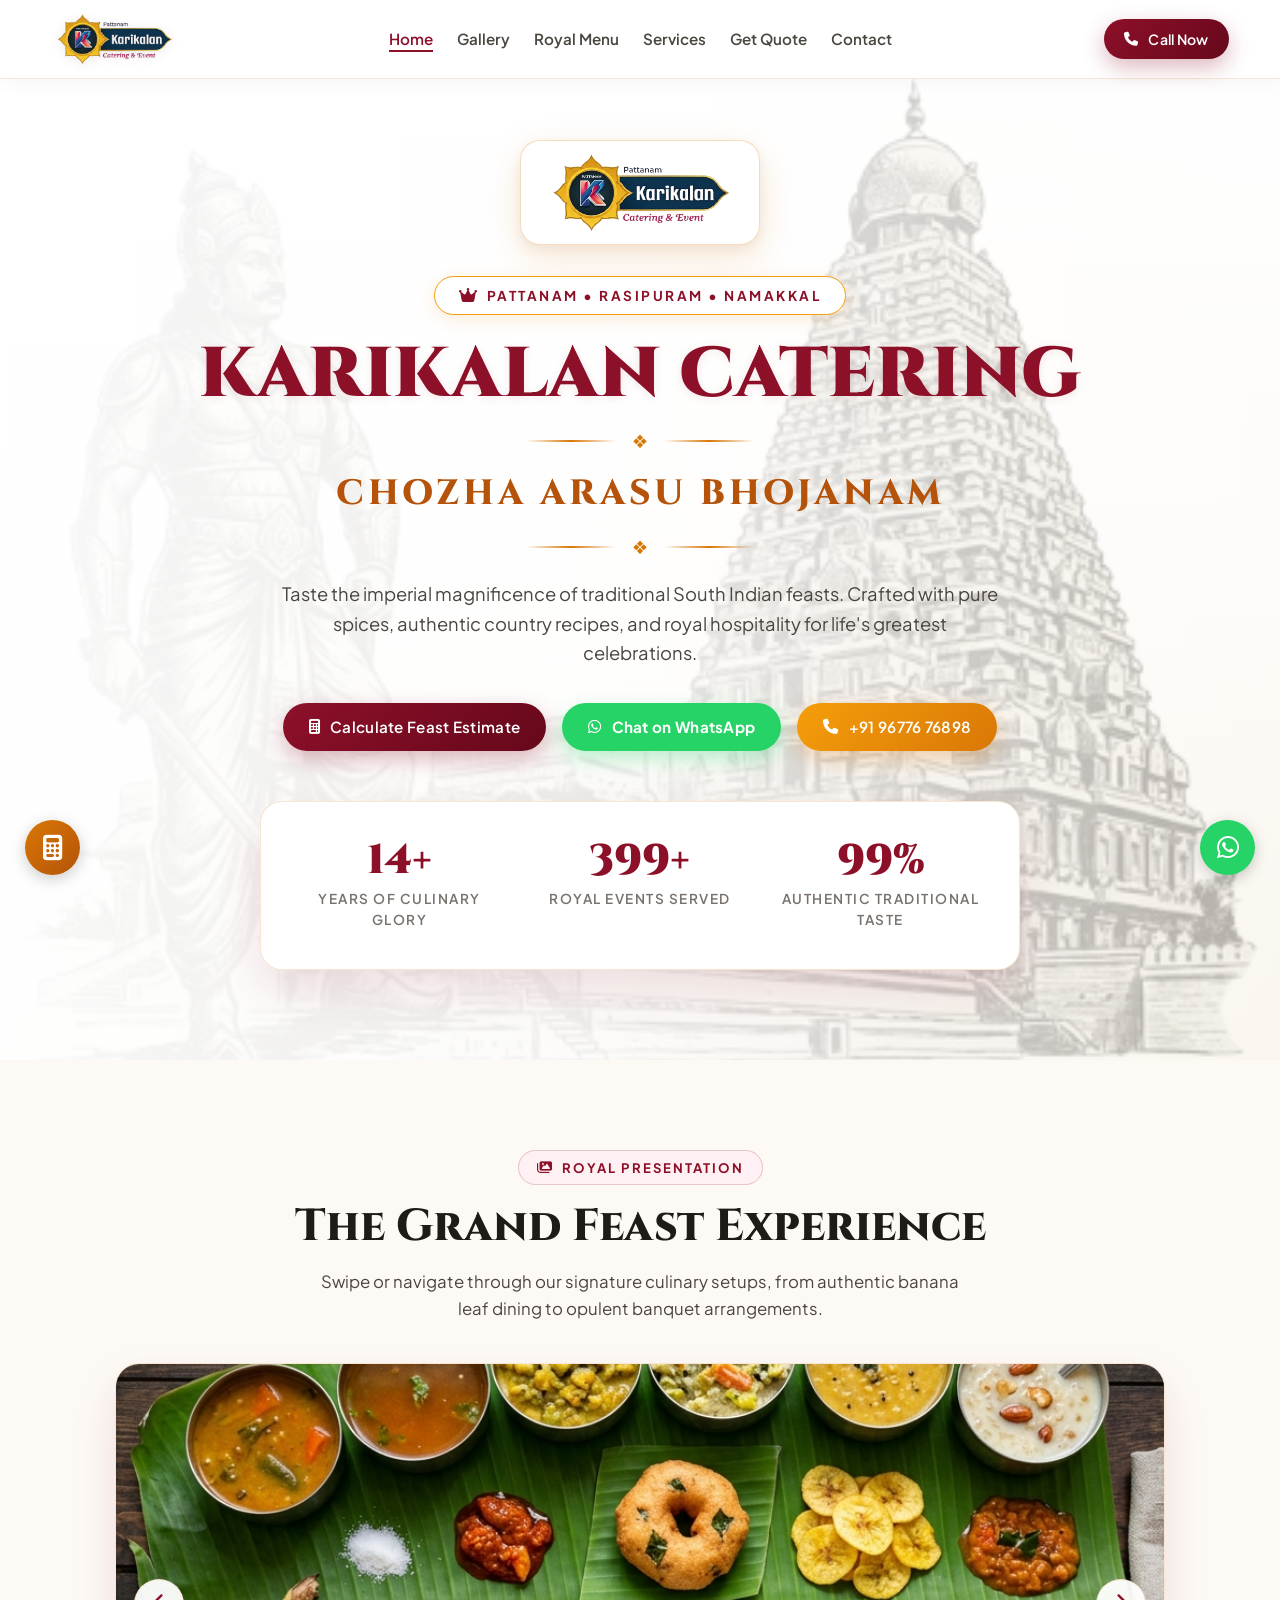
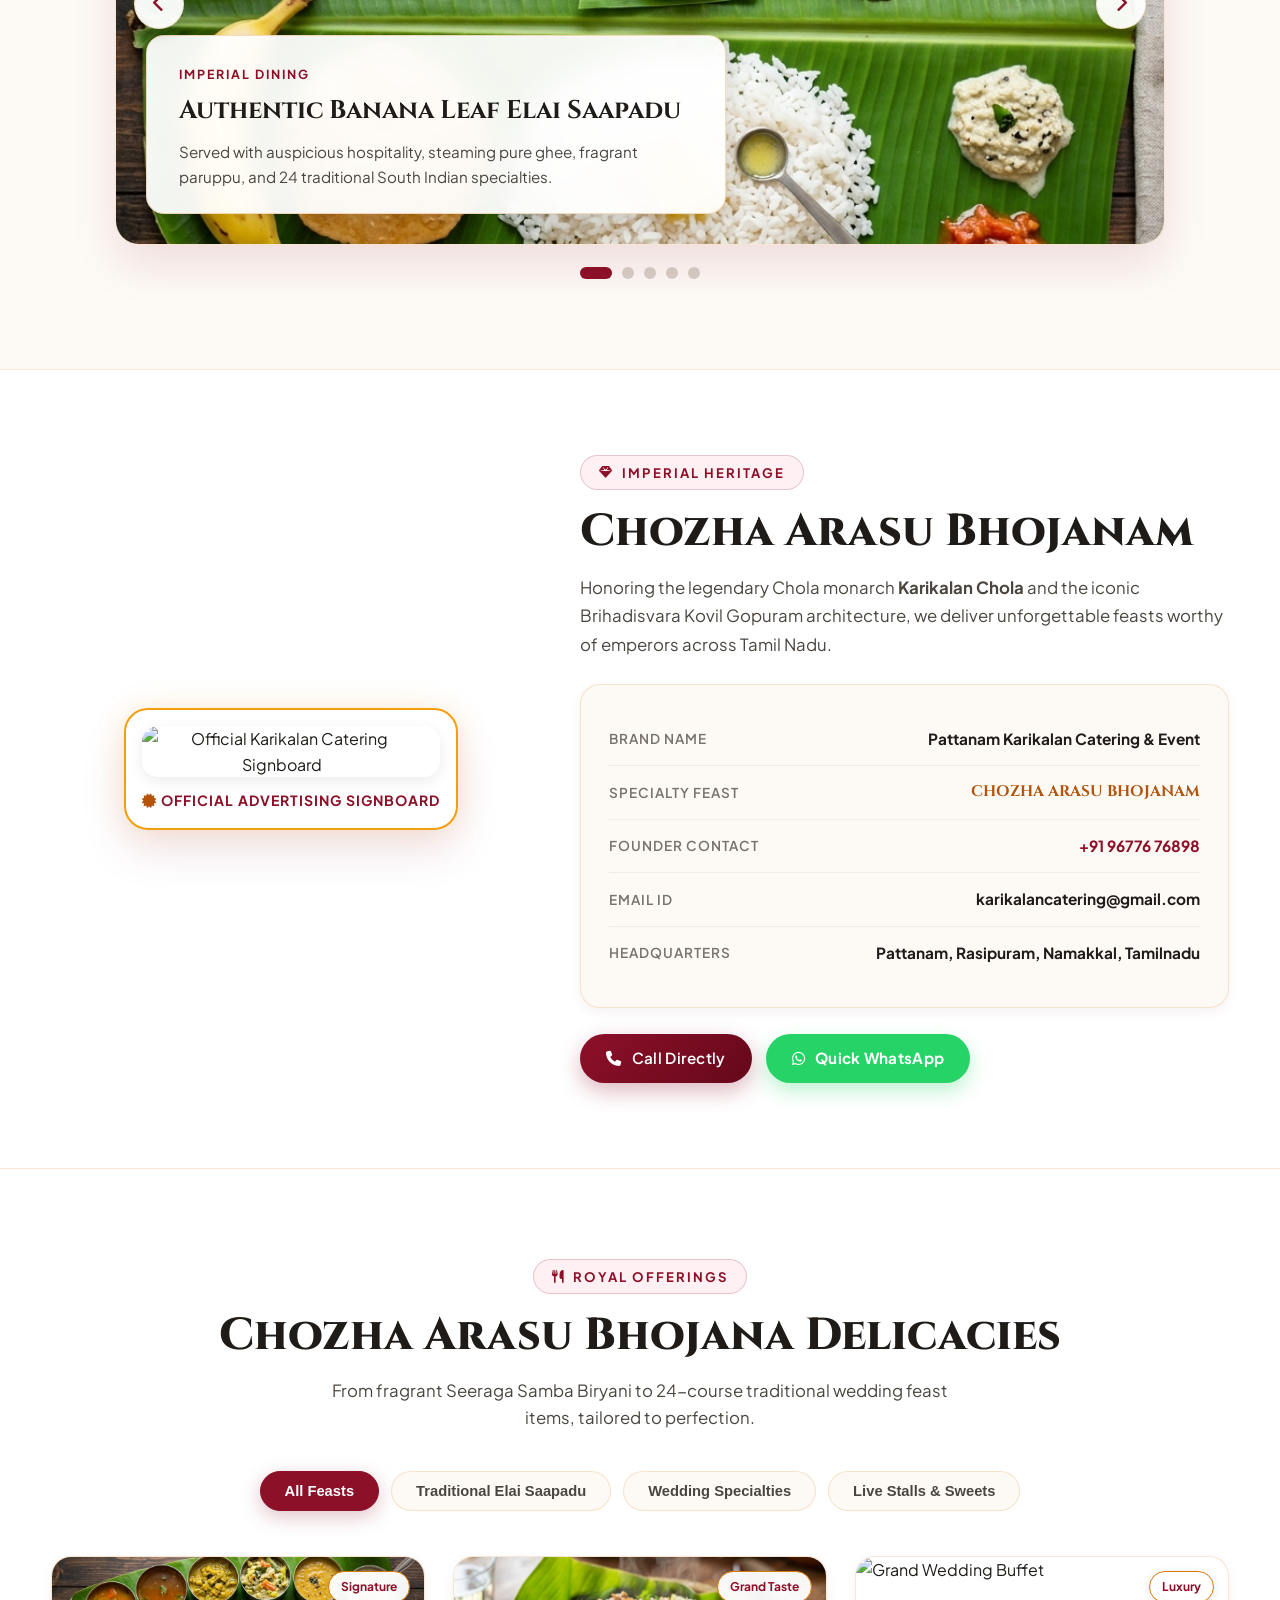
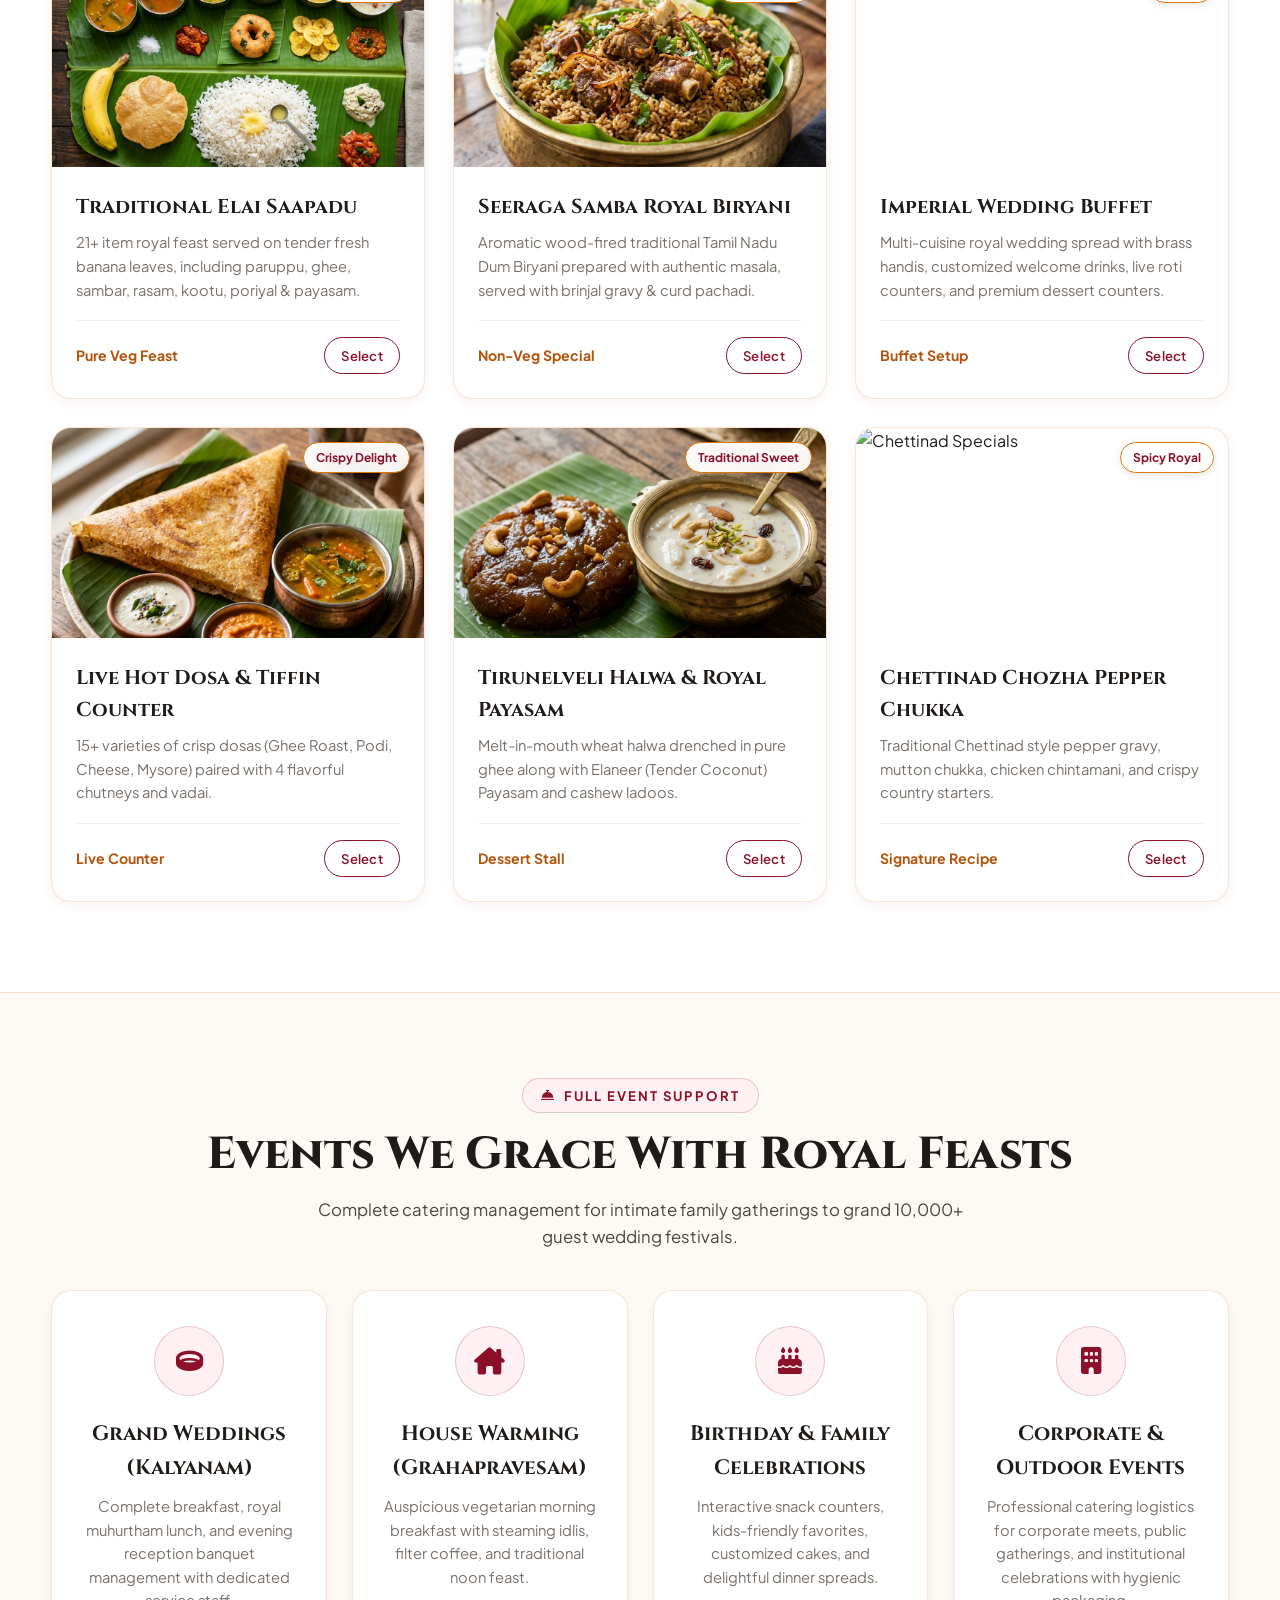
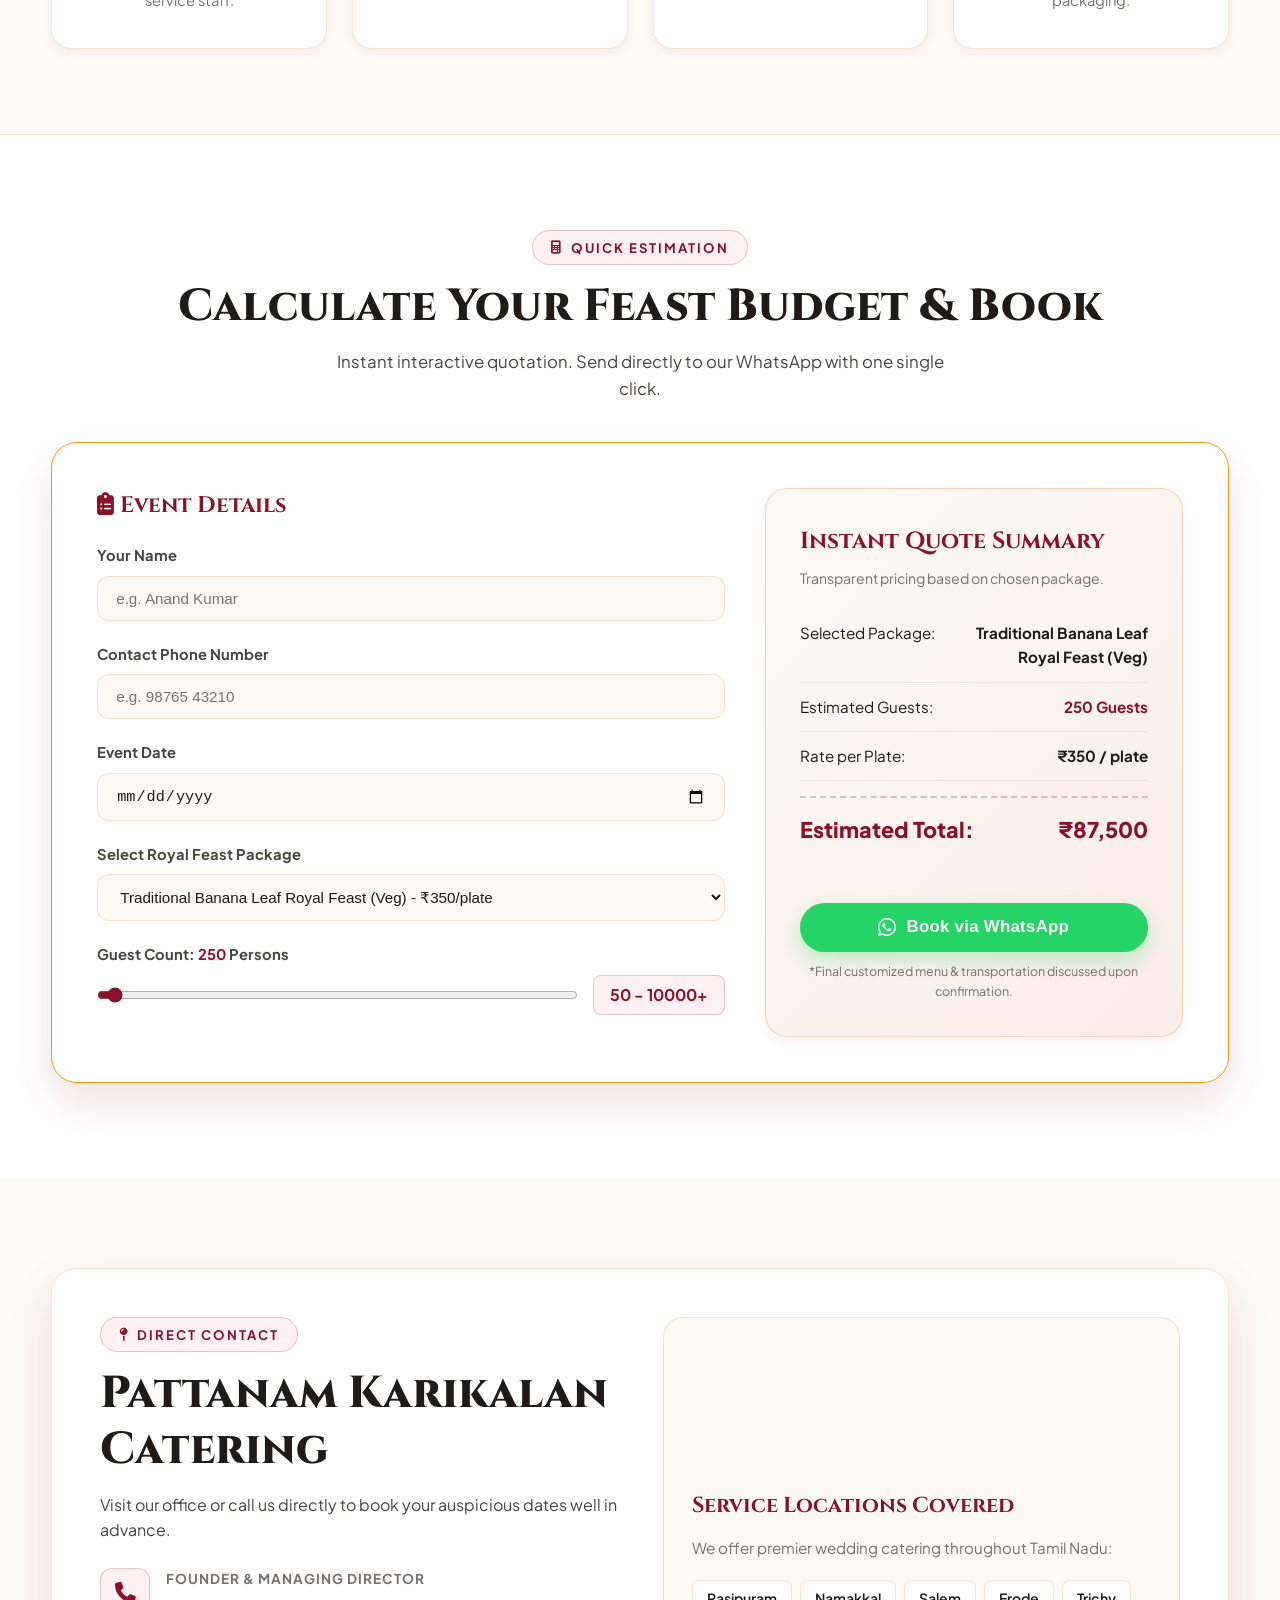
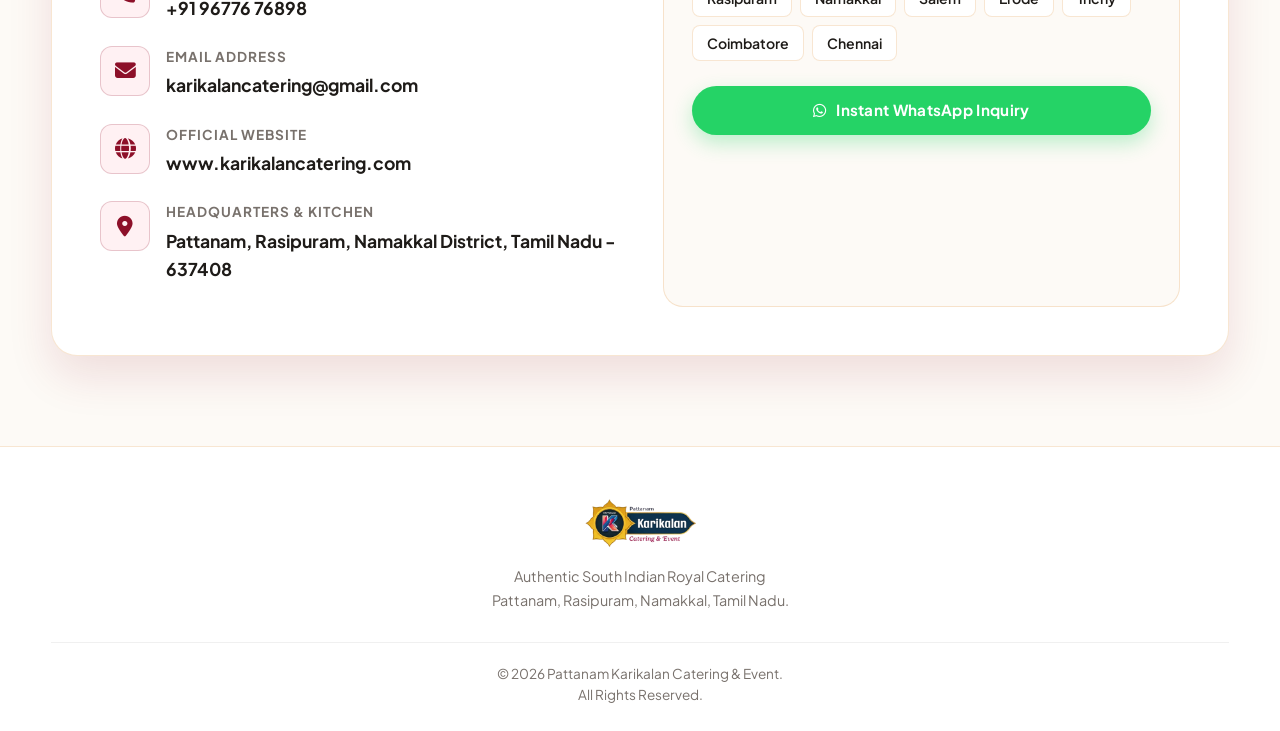
==== index.html @ 8e4d5d8e "ui issuses" ====
<!DOCTYPE html>
<html lang="en">

<head>
  <meta charset="UTF-8">
  <meta name="viewport" content="width=device-width, initial-scale=1.0">
  <title>Pattanam Karikalan Catering & Event | Chozha Arasu Bhojanam</title>
  <meta name="description"
    content="Pattanam Karikalan Catering & Event - Authentic Chozha Arasu Bhojanam. Founder & Managing Director: +91 96776 76898. Pattanam, Rasipuram, Namakkal, Tamil Nadu.">

  <!-- Google Fonts: Royal serif & clean sans -->
  <link rel="preconnect" href="https://fonts.googleapis.com">
  <link rel="preconnect" href="https://fonts.gstatic.com" crossorigin>
  <link
    href="https://fonts.googleapis.com/css2?family=Cinzel:wght@600;700;800;900&family=Plus+Jakarta+Sans:wght@400;500;600;700&display=swap"
    rel="stylesheet">

  <!-- FontAwesome Icons -->
  <link rel="stylesheet" href="https://cdnjs.cloudflare.com/ajax/libs/font-awesome/6.5.1/css/all.min.css">

  <!-- Main Stylesheet (White Luxury Theme) -->
  <link rel="stylesheet" href="css/style.css">
</head>

<body>

  <!-- Navigation Bar -->
  <header class="header">
    <div class="container nav-container">
      <div class="mobile-nav-left" style="display: flex; align-items: center; gap: 12px;">
        <button class="mobile-toggle" id="mobileToggle" aria-label="Toggle Navigation">
          <i class="fa-solid fa-bars"></i>
        </button>
        <a href="#home" class="brand-logo">
          <img src="images/karikalan_logo.png" alt="Pattanam Karikalan Catering & Event" class="brand-img-logo">
        </a>
      </div>

      <ul class="nav-links" id="navLinks">
        <li><a href="#home" class="active">Home</a></li>
        <li><a href="#showcase">Gallery</a></li>
        <li><a href="#menu">Royal Menu</a></li>
        <li><a href="#services">Services</a></li>
        <li><a href="#estimate">Get Quote</a></li>
        <li><a href="#contact">Contact</a></li>
      </ul>

      <div class="nav-actions">
        <a href="tel:+919677676898" class="btn btn-primary" style="padding: 9px 20px; font-size: 0.88rem;">
          <i class="fa-solid fa-phone"></i> Call Now
        </a>
      </div>
    </div>
  </header>

  <!-- Hero Section -->
  <section class="hero-section" id="home">
    <div class="hero-bg" style="background-image: url('images/chola_king_temple_art.png');"></div>
    <div class="hero-overlay"></div>

    <div class="container hero-content">
      <div style="margin-bottom: 24px;">
        <img src="images/karikalan_logo.png" alt="Pattanam Karikalan Catering & Event" class="hero-main-logo">
      </div>

      <div class="royal-crest-badge">
        <i class="fa-solid fa-crown text-maroon"></i>
        <span>Pattanam • Rasipuram • Namakkal</span>
      </div>

      <h1 class="hero-title">KARIKALAN CATERING</h1>

      <!-- Authentic Signboard Divider & Motto -->
      <div class="signboard-ornament">
        <span class="ornament-line"></span>
        <span class="ornament-symbol">❖</span>
        <span class="ornament-line"></span>
      </div>

      <div class="hero-tagline">CHOZHA ARASU BHOJANAM</div>

      <div class="signboard-ornament">
        <span class="ornament-line"></span>
        <span class="ornament-symbol">❖</span>
        <span class="ornament-line"></span>
      </div>

      <p class="hero-subtext">
        Taste the imperial magnificence of traditional South Indian feasts. Crafted with pure spices, authentic country
        recipes, and royal hospitality for life's greatest celebrations.
      </p>

      <div class="hero-cta-group">
        <a href="#estimate" class="btn btn-primary">
          <i class="fa-solid fa-calculator"></i> Calculate Feast Estimate
        </a>
        <a href="https://wa.me/919677676898?text=Hello%20Pattanam%20Karikalan%20Catering,%20I%20would%20like%20to%20enquire%20for%20catering%20services"
          target="_blank" class="btn btn-whatsapp">
          <i class="fa-brands fa-whatsapp"></i> Chat on WhatsApp
        </a>
        <a href="tel:+919677676898" class="btn btn-secondary">
          <i class="fa-solid fa-phone"></i> +91 96776 76898
        </a>
      </div>

      <!-- Animated Number Stats Counters -->
      <div class="hero-stats">
        <div class="stat-item">
          <div class="stat-counter-wrap">
            <span class="stat-count" data-target="15">0</span><span>+</span>
          </div>
          <p>Years of Culinary Glory</p>
        </div>
        <div class="stat-item">
          <div class="stat-counter-wrap">
            <span class="stat-count" data-target="400">0</span><span>+</span>
          </div>
          <p>Royal Events Served</p>
        </div>
        <div class="stat-item">
          <div class="stat-counter-wrap">
            <span class="stat-count" data-target="100">0</span><span>%</span>
          </div>
          <p>Authentic Traditional Taste</p>
        </div>
      </div>
    </div>
  </section>

  <!-- Interactive Carousel Showcase Section -->
  <section class="carousel-section" id="showcase">
    <div class="container">
      <div style="text-align: center;">
        <div class="section-tag">
          <i class="fa-solid fa-images"></i> Royal Presentation
        </div>
        <h2 class="section-title">The Grand Feast Experience</h2>
        <p class="section-desc">
          Swipe or navigate through our signature culinary setups, from authentic banana leaf dining to opulent banquet
          arrangements.
        </p>
      </div>

      <div class="carousel-container">
        <!-- Prev & Next Controls -->
        <button class="carousel-btn prev" id="carouselPrev" aria-label="Previous Slide">
          <i class="fa-solid fa-chevron-left"></i>
        </button>
        <button class="carousel-btn next" id="carouselNext" aria-label="Next Slide">
          <i class="fa-solid fa-chevron-right"></i>
        </button>

        <div class="carousel-track" id="carouselTrack">
          <!-- Slide 1: Banana Leaf Feast -->
          <div class="carousel-slide active">
            <img src="images/traditional_meal.jpg" alt="Traditional Elai Saapadu">
            <div class="slide-caption-card">
              <span class="slide-tag">Imperial Dining</span>
              <h3>Authentic Banana Leaf Elai Saapadu</h3>
              <p>Served with auspicious hospitality, steaming pure ghee, fragrant paruppu, and 24 traditional South
                Indian specialties.</p>
            </div>
          </div>

          <!-- Slide 2: Royal Biryani -->
          <div class="carousel-slide">
            <img src="images/mutton_biryani.jpg" alt="Seeraga Samba Royal Biryani">
            <div class="slide-caption-card">
              <span class="slide-tag">Signature Non-Veg</span>
              <br>
              <h3>Seeragaa Samba Mutton Dum Biryani</h3>
              <p>Wood-fired slow cooked biryani blended with native spices, succulent cuts, dalcha, and refreshing
                pachadi.</p>
            </div>
          </div>

          <!-- Slide 3: Grand Wedding Buffet -->
          <div class="carousel-slide">
            <img src="https://images.unsplash.com/photo-1555244162-803834f70033?q=80&w=1400&auto=format&fit=crop"
              alt="Wedding Buffet Setup">
            <div class="slide-caption-card">
              <span class="slide-tag">Royal Banquet</span>
              <h3>Imperial Wedding Buffet Setup</h3>
              <p>Opulent brass handis, polished copper vessels, and dedicated uniformed royal hospitality captains for
                10,000+ guests.</p>
            </div>
          </div>

          <!-- Slide 4: Live Counters -->
          <div class="carousel-slide">
            <img src="images/crispy_dosa.jpg" alt="Live Dosa Counters">
            <div class="slide-caption-card">
              <span class="slide-tag">Interactive Stalls</span>
              <h3>Live Hot Tiffin & Dosa Counters</h3>
              <p>Crispy ghee roasts, fluffy thatte idlis, hot medu vadais, and artisanal chutneys freshly crafted live.
              </p>
            </div>
          </div>

          <!-- Slide 5: Traditional Sweets -->
          <div class="carousel-slide">
            <img src="images/halwa_payasam.jpg" alt="Royal Sweets & Halwa">
            <div class="slide-caption-card">
              <span class="slide-tag">Festive Desserts</span>
              <h3>Ghee Halwa & Elaneer Payasam</h3>
              <p>Melt-in-mouth Tirunelveli wheat halwa, tender coconut payasam, and royal Bengali sweets to conclude the
                feast.</p>
            </div>
          </div>
        </div>
      </div>

      <!-- Carousel Pagination Dots -->
      <div class="carousel-dots" id="carouselDots"></div>
    </div>
  </section>

  <!-- Official Signboard & Temple Section -->
  <section class="chola-heritage-banner" id="board">
    <div class="container heritage-grid">
      <!-- Authentic Board Display -->
      <div style="text-align: center;">
        <div class="board-frame-container">
          <div class="glowing-board-wrapper">
            <img src="images/karikalan_signboard.png" alt="Official Karikalan Catering Signboard"
              class="board-img-display">
          </div>
          <div class="board-caption">
            <i class="fa-solid fa-certificate text-gold"></i> Official Advertising Signboard
          </div>
        </div>
      </div>

      <!-- Signboard Details and Authenticity -->
      <div>
        <div class="section-tag">
          <i class="fa-solid fa-gem"></i> Imperial Heritage
        </div>
        <h2 class="section-title">Chozha Arasu Bhojanam</h2>
        <p style="color: var(--text-secondary); font-size: 1.05rem; line-height: 1.7; margin-bottom: 24px;">
          Honoring the legendary Chola monarch <strong>Karikalan Chola</strong> and the iconic Brihadisvara Kovil
          Gopuram architecture, we deliver unforgettable feasts worthy of emperors across Tamil Nadu.
        </p>

        <!-- Exact banner details breakdown -->
        <div class="official-details-card">
          <div class="detail-row">
            <span class="detail-label">Brand Name</span>
            <span class="detail-value text-maroon">Pattanam Karikalan Catering & Event</span>
          </div>
          <div class="detail-row">
            <span class="detail-label">Specialty Feast</span>
            <span class="detail-value font-royal" style="color: var(--chola-gold-bright);">CHOZHA ARASU BHOJANAM</span>
          </div>
          <div class="detail-row">
            <span class="detail-label">Founder Contact</span>
            <span class="detail-value"><a href="tel:+919677676898"
                style="color: var(--royal-maroon); text-decoration: none;">+91 96776 76898</a></span>
          </div>
          <div class="detail-row">
            <span class="detail-label">Email ID</span>
            <span class="detail-value"><a href="mailto:karikalancatering@gmail.com"
                style="color: var(--text-primary); text-decoration: none;">karikalancatering@gmail.com</a></span>
          </div>
          <div class="detail-row">
            <span class="detail-label">Headquarters</span>
            <span class="detail-value">Pattanam, Rasipuram, Namakkal, Tamilnadu</span>
          </div>
        </div>

        <div style="margin-top: 26px; display: flex; gap: 14px; flex-wrap: nowrap;">
          <a href="tel:+919677676898" class="btn btn-primary">
            <i class="fa-solid fa-phone"></i> Call Directly
          </a>
          <a href="https://wa.me/919677676898" target="_blank" class="btn btn-whatsapp">
            <i class="fa-brands fa-whatsapp"></i> Quick WhatsApp
          </a>
        </div>
      </div>
    </div>
  </section>


  <!-- Interactive Menu / Feasts -->
  <section class="menu-section" id="menu">
    <div class="container">
      <div style="text-align: center;">
        <div class="section-tag">
          <i class="fa-solid fa-utensils"></i> Royal Offerings
        </div>
        <h2 class="section-title">Chozha Arasu Bhojana Delicacies</h2>
        <p class="section-desc">
          From fragrant Seeraga Samba Biryani to 24-course traditional wedding feast items, tailored to perfection.
        </p>
      </div>

      <!-- Menu Category Tabs -->
      <div class="menu-tabs">
        <button class="tab-btn active" data-category="all">All Feasts</button>
        <button class="tab-btn" data-category="traditional">Traditional Elai Saapadu</button>
        <button class="tab-btn" data-category="wedding">Wedding Specialties</button>
        <button class="tab-btn" data-category="live">Live Stalls & Sweets</button>
      </div>

      <!-- Menu Grid -->
      <div class="menu-grid">
        <!-- Item 1 -->
        <div class="menu-card" data-category="traditional">
          <div class="menu-card-img">
            <img src="images/traditional_meal.jpg" alt="Traditional Elai Saapadu" loading="lazy">
            <span class="dish-badge">Signature</span>
          </div>
          <div class="menu-card-body">
            <h4>Traditional Elai Saapadu</h4>
            <p>21+ item royal feast served on tender fresh banana leaves, including paruppu, ghee, sambar, rasam, kootu,
              poriyal & payasam.</p>
            <div class="menu-card-footer">
              <span class="serve-tag">Pure Veg Feast</span>
              <a href="#estimate" class="btn btn-outline" style="padding: 7px 16px; font-size: 0.82rem;">Select</a>
            </div>
          </div>
        </div>

        <!-- Item 2 -->
        <div class="menu-card" data-category="wedding">
          <div class="menu-card-img">
            <img src="images/mutton_biryani.jpg" alt="Royal Wedding Biryani" loading="lazy">
            <span class="dish-badge">Grand Taste</span>
          </div>
          <div class="menu-card-body">
            <h4>Seeraga Samba Royal Biryani</h4>
            <p>Aromatic wood-fired traditional Tamil Nadu Dum Biryani prepared with authentic masala, served with
              brinjal gravy & curd pachadi.</p>
            <div class="menu-card-footer">
              <span class="serve-tag">Non-Veg Special</span>
              <a href="#estimate" class="btn btn-outline" style="padding: 7px 16px; font-size: 0.82rem;">Select</a>
            </div>
          </div>
        </div>

        <!-- Item 3 -->
        <div class="menu-card" data-category="wedding">
          <div class="menu-card-img">
            <img src="https://images.unsplash.com/photo-1555244162-803834f70033?q=80&w=800&auto=format&fit=crop"
              alt="Grand Wedding Buffet" loading="lazy">
            <span class="dish-badge">Luxury</span>
          </div>
          <div class="menu-card-body">
            <h4>Imperial Wedding Buffet</h4>
            <p>Multi-cuisine royal wedding spread with brass handis, customized welcome drinks, live roti counters, and
              premium dessert counters.</p>
            <div class="menu-card-footer">
              <span class="serve-tag">Buffet Setup</span>
              <a href="#estimate" class="btn btn-outline" style="padding: 7px 16px; font-size: 0.82rem;">Select</a>
            </div>
          </div>
        </div>

        <!-- Item 4 -->
        <div class="menu-card" data-category="live">
          <div class="menu-card-img">
            <img src="images/crispy_dosa.jpg" alt="Live Dosa & Tiffin Counter" loading="lazy">
            <span class="dish-badge">Crispy Delight</span>
          </div>
          <div class="menu-card-body">
            <h4>Live Hot Dosa & Tiffin Counter</h4>
            <p>15+ varieties of crisp dosas (Ghee Roast, Podi, Cheese, Mysore) paired with 4 flavorful chutneys and
              vadai.</p>
            <div class="menu-card-footer">
              <span class="serve-tag">Live Counter</span>
              <a href="#estimate" class="btn btn-outline" style="padding: 7px 16px; font-size: 0.82rem;">Select</a>
            </div>
          </div>
        </div>

        <!-- Item 5 -->
        <div class="menu-card" data-category="live">
          <div class="menu-card-img">
            <img src="images/halwa_payasam.jpg" alt="Royal Halwa & Sweets" loading="lazy">
            <span class="dish-badge">Traditional Sweet</span>
          </div>
          <div class="menu-card-body">
            <h4>Tirunelveli Halwa & Royal Payasam</h4>
            <p>Melt-in-mouth wheat halwa drenched in pure ghee along with Elaneer (Tender Coconut) Payasam and cashew
              ladoos.</p>
            <div class="menu-card-footer">
              <span class="serve-tag">Dessert Stall</span>
              <a href="#estimate" class="btn btn-outline" style="padding: 7px 16px; font-size: 0.82rem;">Select</a>
            </div>
          </div>
        </div>

        <!-- Item 6 -->
        <div class="menu-card" data-category="traditional">
          <div class="menu-card-img">
            <img src="https://images.unsplash.com/photo-1546833999-b9f581a1996d?q=80&w=800&auto=format&fit=crop"
              alt="Chettinad Specials" loading="lazy">
            <span class="dish-badge">Spicy Royal</span>
          </div>
          <div class="menu-card-body">
            <h4>Chettinad Chozha Pepper Chukka</h4>
            <p>Traditional Chettinad style pepper gravy, mutton chukka, chicken chintamani, and crispy country starters.
            </p>
            <div class="menu-card-footer">
              <span class="serve-tag">Signature Recipe</span>
              <a href="#estimate" class="btn btn-outline" style="padding: 7px 16px; font-size: 0.82rem;">Select</a>
            </div>
          </div>
        </div>
      </div>
    </div>
  </section>

  <!-- Services & Events Covered -->
  <section class="services-section" id="services">
    <div class="container">
      <div style="text-align: center;">
        <div class="section-tag">
          <i class="fa-solid fa-bell-concierge"></i> Full Event Support
        </div>
        <h2 class="section-title">Events We Grace With Royal Feasts</h2>
        <p class="section-desc">
          Complete catering management for intimate family gatherings to grand 10,000+ guest wedding festivals.
        </p>
      </div>

      <div class="services-grid">
        <div class="service-card">
          <div class="service-icon"><i class="fa-solid fa-ring"></i></div>
          <h3>Grand Weddings (Kalyanam)</h3>
          <p>Complete breakfast, royal muhurtham lunch, and evening reception banquet management with dedicated service
            staff.</p>
        </div>

        <div class="service-card">
          <div class="service-icon"><i class="fa-solid fa-house-chimney"></i></div>
          <h3>House Warming (Grahapravesam)</h3>
          <p>Auspicious vegetarian morning breakfast with steaming idlis, filter coffee, and traditional noon feast.</p>
        </div>

        <div class="service-card">
          <div class="service-icon"><i class="fa-solid fa-cake-candles"></i></div>
          <h3>Birthday & Family Celebrations</h3>
          <p>Interactive snack counters, kids-friendly favorites, customized cakes, and delightful dinner spreads.</p>
        </div>

        <div class="service-card">
          <div class="service-icon"><i class="fa-solid fa-building"></i></div>
          <h3>Corporate & Outdoor Events</h3>
          <p>Professional catering logistics for corporate meets, public gatherings, and institutional celebrations with
            hygienic packaging.</p>
        </div>
      </div>
    </div>
  </section>

  <!-- Live Calculator & Instant WhatsApp Booking -->
  <section class="calculator-section" id="estimate">
    <div class="container">
      <div style="text-align: center;">
        <div class="section-tag">
          <i class="fa-solid fa-calculator"></i> Quick Estimation
        </div>
        <h2 class="section-title">Calculate Your Feast Budget & Book</h2>
        <p class="section-desc">
          Instant interactive quotation. Send directly to our WhatsApp with one single click.
        </p>
      </div>

      <div class="calc-box">
        <!-- Input Form -->
        <div>
          <h3 class="font-royal text-maroon" style="font-size: 1.4rem; margin-bottom: 20px;">
            <i class="fa-solid fa-clipboard-list"></i> Event Details
          </h3>

          <div class="form-group">
            <label class="form-label">Your Name</label>
            <input type="text" id="clientName" class="form-control" placeholder="e.g. Anand Kumar">
          </div>

          <div class="form-group">
            <label class="form-label">Contact Phone Number</label>
            <input type="tel" id="clientPhone" class="form-control" placeholder="e.g. 98765 43210">
          </div>

          <div class="form-group">
            <label class="form-label">Event Date</label>
            <input type="date" id="eventDate" class="form-control">
          </div>

          <div class="form-group">
            <label class="form-label">Select Royal Feast Package</label>
            <select id="feastType" class="form-select">
              <option value="elai-saapadu">Traditional Banana Leaf Royal Feast (Veg) - ₹350/plate</option>
              <option value="royal-nonveg">Chozha Arasu Non-Veg Royal Biryani Feast - ₹550/plate</option>
              <option value="grand-wedding">Grand Chola Wedding Feast (Veg + Non-Veg) - ₹700/plate</option>
              <option value="mini-tiffin">Royal Evening Tiffin & Live Counters - ₹250/plate</option>
            </select>
          </div>

          <div class="form-group">
            <label class="form-label">Guest Count: <strong class="text-maroon" id="guestCountDisplay">250</strong>
              Persons</label>
            <div class="range-slider-wrap">
              <input type="range" id="guestSlider" class="range-slider" min="50" max="10000" step="50" value="250">
              <span class="range-val-badge">50 - 10000+</span>
            </div>
          </div>
        </div>

        <!-- Live Estimate Summary Panel -->
        <div class="quote-summary-panel">
          <div>
            <div class="quote-header">
              <h4>Instant Quote Summary</h4>
              <p style="color: var(--text-muted); font-size: 0.88rem;">Transparent pricing based on chosen package.</p>
            </div>

            <div style="margin-top: 20px;">
              <div class="quote-row">
                <span>Selected Package:</span>
                <strong id="summaryPackage"
                  style="color: var(--text-primary); text-align: right; max-width: 60%;">Traditional Banana Leaf Royal
                  Feast (Veg)</strong>
              </div>
              <div class="quote-row">
                <span>Estimated Guests:</span>
                <strong id="summaryGuests" class="text-maroon">250 Guests</strong>
              </div>
              <div class="quote-row">
                <span>Rate per Plate:</span>
                <strong id="summaryRate" style="color: var(--text-primary);">₹350 / plate</strong>
              </div>
              <div class="quote-row total">
                <span>Estimated Total:</span>
                <span id="summaryTotal">₹87,500</span>
              </div>
            </div>
          </div>

          <div style="margin-top: 30px;">
            <button id="sendWhatsAppBtn" class="btn btn-whatsapp"
              style="width: 100%; padding: 14px 20px; font-size: 1.05rem;">
              <i class="fa-brands fa-whatsapp" style="font-size: 1.3rem;"></i> Book via WhatsApp
            </button>
            <p style="font-size: 0.78rem; color: var(--text-muted); text-align: center; margin-top: 10px;">
              *Final customized menu & transportation discussed upon confirmation.
            </p>
          </div>
        </div>
      </div>
    </div>
  </section>

  <!-- Contact & Direct Sign Info -->
  <section class="contact-section" id="contact">
    <div class="container">
      <div class="contact-card-main">
        <div>
          <div class="section-tag">
            <i class="fa-solid fa-map-pin"></i> Direct Contact
          </div>
          <h2 class="section-title">Pattanam Karikalan Catering</h2>
          <p style="color: var(--text-secondary); margin-bottom: 25px;">
            Visit our office or call us directly to book your auspicious dates well in advance.
          </p>

          <div class="contact-item">
            <div class="contact-icon"><i class="fa-solid fa-phone"></i></div>
            <div>
              <h5>Founder & Managing Director</h5>
              <a href="tel:+919677676898">+91 96776 76898</a>
            </div>
          </div>

          <div class="contact-item">
            <div class="contact-icon"><i class="fa-solid fa-envelope"></i></div>
            <div>
              <h5>Email Address</h5>
              <a href="mailto:karikalancatering@gmail.com">karikalancatering@gmail.com</a>
            </div>
          </div>

          <div class="contact-item">
            <div class="contact-icon"><i class="fa-solid fa-globe"></i></div>
            <div>
              <h5>Official Website</h5>
              <a href="https://www.karikalancatering.com" target="_blank">www.karikalancatering.com</a>
            </div>
          </div>

          <div class="contact-item">
            <div class="contact-icon"><i class="fa-solid fa-location-dot"></i></div>
            <div>
              <h5>Headquarters & Kitchen</h5>
              <p>Pattanam, Rasipuram, Namakkal District, Tamil Nadu - 637408</p>
            </div>
          </div>
        </div>

        <div
          style="display: flex; flex-direction: column; justify-content: center; background: var(--bg-secondary); border-radius: 20px; padding: 28px; border: 1px solid var(--border-light);">
          <h3 class="font-royal text-maroon" style="font-size: 1.35rem; margin-bottom: 12px;">Service Locations Covered
          </h3>
          <p style="color: var(--text-muted); font-size: 0.95rem; margin-bottom: 20px;">
            We offer premier wedding catering throughout Tamil Nadu:
          </p>
          <div style="display: flex; flex-wrap: wrap; gap: 8px; margin-bottom: 25px;">
            <span
              style="background: #ffffff; border: 1px solid var(--border-light); padding: 6px 14px; border-radius: 8px; font-size: 0.88rem; color: var(--text-primary); font-weight: 600;">Rasipuram</span>
            <span
              style="background: #ffffff; border: 1px solid var(--border-light); padding: 6px 14px; border-radius: 8px; font-size: 0.88rem; color: var(--text-primary); font-weight: 600;">Namakkal</span>
            <span
              style="background: #ffffff; border: 1px solid var(--border-light); padding: 6px 14px; border-radius: 8px; font-size: 0.88rem; color: var(--text-primary); font-weight: 600;">Salem</span>
            <span
              style="background: #ffffff; border: 1px solid var(--border-light); padding: 6px 14px; border-radius: 8px; font-size: 0.88rem; color: var(--text-primary); font-weight: 600;">Erode</span>
            <span
              style="background: #ffffff; border: 1px solid var(--border-light); padding: 6px 14px; border-radius: 8px; font-size: 0.88rem; color: var(--text-primary); font-weight: 600;">Trichy</span>
            <span
              style="background: #ffffff; border: 1px solid var(--border-light); padding: 6px 14px; border-radius: 8px; font-size: 0.88rem; color: var(--text-primary); font-weight: 600;">Coimbatore</span>
            <span
              style="background: #ffffff; border: 1px solid var(--border-light); padding: 6px 14px; border-radius: 8px; font-size: 0.88rem; color: var(--text-primary); font-weight: 600;">Chennai</span>
          </div>

          <a href="https://wa.me/919677676898?text=Hi%20Karikalan%20Catering,%20I%20am%20looking%20to%20book%20catering%20for%20an%20event."
            target="_blank" class="btn btn-whatsapp" style="width: 100%;">
            <i class="fa-brands fa-whatsapp"></i> Instant WhatsApp Inquiry
          </a>
        </div>
      </div>
    </div>
  </section>

  <!-- Floating Action Buttons -->
  <a href="https://wa.me/919677676898?text=Hello%20Karikalan%20Catering,%20I%20want%20to%20enquire%20for%20catering"
    class="floating-btn whatsapp-float" target="_blank" aria-label="Chat on WhatsApp">
    <i class="fa-brands fa-whatsapp"></i>
  </a>
  <a href="#estimate" class="floating-btn quote-float" aria-label="Get a Quote">
    <i class="fa-solid fa-calculator"></i>
  </a>

  <!-- Footer -->
  <footer class="footer">
    <div class="container">
      <div style="display: flex; justify-content: center; margin-bottom: 16px;">
        <img src="images/karikalan_logo.png" alt="Pattanam Karikalan Catering & Event"
          style="height: 52px; object-fit: contain;">
      </div>
      <p style="color: var(--text-muted); font-size: 0.9rem; max-width: 500px; margin: 0 auto;">
        Authentic South Indian Royal Catering<br>Pattanam, Rasipuram, Namakkal, Tamil Nadu.
      </p>

      <div class="footer-copy">
        <p>&copy; 2026 Pattanam Karikalan Catering & Event.
          <br> All Rights Reserved.
        </p>
      </div>
    </div>
  </footer>

  <!-- Scripts -->
  <script src="js/assets.js"></script>
  <script src="js/main.js"></script>
</body>

</html>
---- css/style.css ----
:root {
  /* Royal White & Gold & Crimson Theme (Clean Luxury) */
  --bg-primary: #ffffff;
  --bg-secondary: #fdfaf6;
  --bg-tertiary: #f9f4ed;
  --bg-card: #ffffff;
  --bg-card-hover: #fffdfa;

  /* Accent & Royal Colors */
  --royal-maroon: #8d1029;
  --royal-maroon-dark: #66081b;
  --royal-maroon-light: #fff1f3;
  --chola-gold: #d97706;
  --chola-gold-bright: #b45309;
  --chola-gold-accent: #f59e0b;
  --chola-gold-light: #fef3c7;
  --chola-gold-border: rgba(217, 119, 6, 0.25);

  /* Text Colors */
  --text-primary: #1e1b18;
  --text-secondary: #4a453f;
  --text-muted: #78716c;
  --text-light: #ffffff;

  /* Borders & Shadows */
  --border-light: rgba(217, 119, 6, 0.18);
  --border-soft: rgba(0, 0, 0, 0.08);
  --shadow-sm: 0 4px 12px rgba(141, 16, 41, 0.06);
  --shadow-md: 0 10px 30px rgba(141, 16, 41, 0.08);
  --shadow-lg: 0 20px 45px rgba(141, 16, 41, 0.12);
  --shadow-gold: 0 10px 30px rgba(245, 158, 11, 0.25);

  /* Typography */
  --font-serif: 'Cinzel', 'Playfair Display', Georgia, serif;
  --font-sans: 'Plus Jakarta Sans', system-ui, -apple-system, sans-serif;

  --transition: all 0.3s cubic-bezier(0.16, 1, 0.3, 1);
}

* {
  margin: 0;
  padding: 0;
  box-sizing: border-box;
}

html {
  scroll-behavior: smooth;
  font-size: 16px;
}

body {
  font-family: var(--font-sans);
  background-color: var(--bg-primary);
  color: var(--text-primary);
  line-height: 1.6;
  overflow-x: hidden;
  position: relative;
  background-image:
    radial-gradient(circle at 10% 20%, rgba(254, 243, 199, 0.5) 0%, transparent 40%),
    radial-gradient(circle at 90% 80%, rgba(255, 241, 243, 0.6) 0%, transparent 40%);
}

/* Scrollbar */
::-webkit-scrollbar {
  width: 9px;
}

::-webkit-scrollbar-track {
  background: #f5f2eb;
}

::-webkit-scrollbar-thumb {
  background: var(--royal-maroon);
  border-radius: 4px;
}

::-webkit-scrollbar-thumb:hover {
  background: var(--chola-gold);
}

/* Common Layout */
.container {
  width: 92%;
  max-width: 1240px;
  margin: 0 auto;
}

.text-center {
  text-align: center;
}

.text-gold {
  color: var(--chola-gold-bright);
}

.text-maroon {
  color: var(--royal-maroon);
}

.font-royal {
  font-family: var(--font-serif);
}

/* Buttons */
.btn {
  display: inline-flex;
  align-items: center;
  justify-content: center;
  gap: 10px;
  font-weight: 600;
  font-size: 0.95rem;
  letter-spacing: 0.3px;
  padding: 12px 26px;
  border-radius: 9999px;
  text-decoration: none;
  cursor: pointer;
  transition: var(--transition);
  border: none;
}

.btn-primary {
  background: linear-gradient(135deg, var(--royal-maroon) 0%, var(--royal-maroon-dark) 100%);
  color: #ffffff;
  box-shadow: 0 8px 22px rgba(141, 16, 41, 0.3);
}

.btn-primary:hover {
  transform: translateY(-2px);
  background: linear-gradient(135deg, #a71835 0%, var(--royal-maroon) 100%);
  box-shadow: 0 12px 30px rgba(141, 16, 41, 0.42);
  color: #fff;
}

.btn-secondary {
  background: linear-gradient(135deg, #f59e0b 0%, #d97706 100%);
  color: #ffffff;
  box-shadow: 0 8px 22px rgba(217, 119, 6, 0.3);
}

.btn-secondary:hover {
  transform: translateY(-2px);
  background: linear-gradient(135deg, #fbbf24 0%, #d97706 100%);
  box-shadow: 0 12px 28px rgba(217, 119, 6, 0.45);
}

.btn-outline {
  background: #ffffff;
  color: var(--royal-maroon);
  border: 1.5px solid var(--royal-maroon);
}

.btn-outline:hover {
  background: var(--royal-maroon-light);
  transform: translateY(-2px);
  color: var(--royal-maroon);
}

.btn-whatsapp {
  background: #25D366;
  color: #fff;
  font-weight: 700;
  box-shadow: 0 8px 20px rgba(37, 211, 102, 0.3);
}

.btn-whatsapp:hover {
  background: #20bd5a;
  transform: translateY(-2px);
  box-shadow: 0 12px 28px rgba(37, 211, 102, 0.45);
  color: #fff;
}

/* Section Header Typography */
.section-tag {
  display: inline-flex;
  align-items: center;
  gap: 8px;
  padding: 6px 18px;
  background: var(--royal-maroon-light);
  border: 1px solid rgba(141, 16, 41, 0.2);
  border-radius: 9999px;
  color: var(--royal-maroon);
  font-size: 0.82rem;
  letter-spacing: 2px;
  text-transform: uppercase;
  font-weight: 700;
  margin-bottom: 14px;
}

.section-title {
  font-size: clamp(2rem, 4vw, 2.8rem);
  font-weight: 800;
  font-family: var(--font-serif);
  color: var(--text-primary);
  line-height: 1.25;
  margin-bottom: 14px;
}

.section-desc {
  color: var(--text-secondary);
  font-size: 1.05rem;
  max-width: 650px;
  margin: 0 auto 40px;
}

/* Header & Nav (Clean White Floating Bar) */
.header {
  position: fixed;
  top: 0;
  left: 0;
  width: 100%;
  z-index: 1000;
  transition: var(--transition);
  padding: 12px 0;
  background: rgba(255, 255, 255, 0.94);
  backdrop-filter: blur(14px);
  border-bottom: 1px solid var(--border-light);
  box-shadow: 0 4px 20px rgba(0, 0, 0, 0.04);
}

.header.scrolled {
  padding: 8px 0;
  background: rgba(255, 255, 255, 0.98);
  box-shadow: 0 10px 30px rgba(0, 0, 0, 0.08);
}

.nav-container {
  display: flex;
  align-items: center;
  justify-content: space-between;
}

.brand-logo {
  display: flex;
  align-items: center;
  text-decoration: none;
}

.brand-img-logo {
  height: 54px;
  max-width: 250px;
  width: auto;
  object-fit: contain;
  transition: var(--transition);
  filter: drop-shadow(0 2px 6px rgba(0, 0, 0, 0.08));
}

.brand-img-logo:hover {
  transform: scale(1.03);
}

.nav-links {
  display: flex;
  align-items: center;
  gap: 24px;
  list-style: none;
}

.nav-links a {
  color: var(--text-secondary);
  text-decoration: none;
  font-weight: 600;
  font-size: 0.95rem;
  transition: var(--transition);
  position: relative;
}

.nav-links a:hover,
.nav-links a.active {
  color: var(--royal-maroon);
}

.nav-links a::after {
  content: '';
  position: absolute;
  bottom: -4px;
  left: 0;
  width: 0;
  height: 2px;
  background: var(--royal-maroon);
  transition: var(--transition);
}

.nav-links a:hover::after,
.nav-links a.active::after {
  width: 100%;
}

.nav-actions {
  display: flex;
  align-items: center;
  gap: 12px;
}

.mobile-toggle {
  display: none;
  background: transparent;
  border: none;
  color: var(--text-primary);
  font-size: 1.7rem;
  cursor: pointer;
  padding: 4px;
}

/* Hero Section (White Luxurious Aesthetic) */
.hero-section {
  position: relative;
  min-height: 100vh;
  display: flex;
  align-items: center;
  padding: 140px 0 90px;
  overflow: hidden;
  background: linear-gradient(180deg, #ffffff 0%, #fdfaf6 50%, #f7f1e6 100%);
}

@media (max-width: 768px) {
  .hero-section {
    padding: 80px 0 50px;
  }
}

.hero-bg {
  position: absolute;
  top: 78px;
  left: 0;
  right: 0;
  bottom: 0;
  background-size: cover;
  background-position: center center;
  background-repeat: no-repeat;
  z-index: 1;
  opacity: 0.5;
  filter: contrast(1.15);
  pointer-events: none;
}

.hero-overlay {
  position: absolute;
  inset: 0;
  background: linear-gradient(90deg,
      rgba(255, 255, 255, 0.94) 0%,
      rgba(255, 255, 255, 0.85) 45%,
      rgba(255, 255, 255, 0.35) 100%);
  z-index: 2;
  pointer-events: none;
}

.hero-content {
  position: relative;
  z-index: 3;
  text-align: center;
  max-width: 940px;
  margin: 0 auto;
}

.hero-main-logo {
  height: 105px;
  max-width: 90%;
  object-fit: contain;
  background: #ffffff;
  padding: 10px 22px;
  border-radius: 20px;
  border: 1.5px solid var(--chola-gold-border);
  box-shadow: 0 12px 35px rgba(217, 119, 6, 0.18), 0 4px 12px rgba(0, 0, 0, 0.05);
  animation: logo-float 4s ease-in-out infinite alternate;
}

@media (max-width: 768px) {
  .hero-main-logo {
    display: none;
  }
}

@keyframes logo-float {
  0% {
    transform: translateY(0px);
  }

  100% {
    transform: translateY(-7px);
  }
}

.royal-crest-badge {
  display: inline-flex;
  align-items: center;
  gap: 10px;
  background: #ffffff;
  border: 1.5px solid var(--chola-gold-accent);
  border-radius: 9999px;
  padding: 8px 24px;
  margin-bottom: 20px;
  box-shadow: 0 4px 18px rgba(217, 119, 6, 0.15);
}

@media (max-width: 768px) {
  .royal-crest-badge {
    display: none;
  }
}

.royal-crest-badge span {
  font-size: 0.85rem;
  letter-spacing: 2.5px;
  text-transform: uppercase;
  color: var(--royal-maroon);
  font-weight: 700;
}

.hero-title {
  font-size: clamp(2.4rem, 6vw, 4.4rem);
  font-family: var(--font-serif);
  font-weight: 900;
  color: var(--royal-maroon);
  line-height: 1.15;
  margin-bottom: 8px;
  text-shadow: 0 2px 10px rgba(141, 16, 41, 0.1);
}

/* Signboard Ornament */
.signboard-ornament {
  display: flex;
  align-items: center;
  justify-content: center;
  gap: 16px;
  margin: 10px 0;
}

.ornament-line {
  height: 2px;
  width: 90px;
  background: linear-gradient(90deg, transparent, var(--chola-gold), transparent);
}

.ornament-symbol {
  color: var(--chola-gold);
  font-size: 1.15rem;
}

.hero-tagline {
  font-family: var(--font-serif);
  font-size: clamp(1.4rem, 3.5vw, 2.2rem);
  color: #b45309;
  letter-spacing: 4px;
  text-transform: uppercase;
  font-weight: 800;
  margin: 6px 0;
}

.hero-subtext {
  font-size: 1.15rem;
  color: var(--text-secondary);
  max-width: 720px;
  margin: 18px auto 35px;
}

.hero-cta-group {
  display: flex;
  flex-wrap: wrap;
  gap: 16px;
  justify-content: center;
  margin-bottom: 50px;
}

@media (max-width: 768px) {
  .hero-cta-group {
    display: none;
  }
}

/* Animated Number Stats (White Cards) */
.hero-stats {
  display: grid;
  grid-template-columns: repeat(3, 1fr);
  gap: 20px;
  padding: 28px;
  background: #ffffff;
  border: 1px solid var(--border-light);
  box-shadow: var(--shadow-lg);
  border-radius: 22px;
  max-width: 760px;
  margin: 0 auto;
}

.stat-item {
  display: flex;
  flex-direction: column;
  align-items: center;
  padding: 10px;
}

.stat-item .stat-counter-wrap {
  display: flex;
  align-items: center;
  font-family: var(--font-serif);
  font-size: 2.6rem;
  font-weight: 900;
  color: var(--royal-maroon);
  line-height: 1;
  margin-bottom: 6px;
}

.stat-item p {
  font-size: 0.85rem;
  color: var(--text-muted);
  text-transform: uppercase;
  letter-spacing: 1.5px;
  font-weight: 600;
}

/* Interactive Food Carousel Section */
.carousel-section {
  padding: 90px 0;
  background: var(--bg-secondary);
  position: relative;
}

@media (max-width: 768px) {
  .carousel-section {
    padding: 50px 0;
  }
}

.carousel-container {
  position: relative;
  max-width: 1050px;
  margin: 0 auto;
  border-radius: 24px;
  overflow: hidden;
  box-shadow: var(--shadow-lg);
  background: #ffffff;
  border: 1px solid var(--border-light);
}

.carousel-track {
  display: flex;
  transition: transform 0.6s cubic-bezier(0.25, 1, 0.5, 1);
  width: 100%;
}

.carousel-slide {
  min-width: 100%;
  position: relative;
  height: 480px;
  display: flex;
  align-items: flex-end;
}

.carousel-slide img {
  position: absolute;
  inset: 0;
  width: 100%;
  height: 100%;
  object-fit: cover;
  transition: transform 6s ease;
}

.carousel-slide.active img {
  transform: scale(1.05);
}

.slide-caption-card {
  position: relative;
  z-index: 2;
  margin: 30px;
  background: rgba(255, 255, 255, 0.94);
  backdrop-filter: blur(12px);
  padding: 24px 32px;
  border-radius: 18px;
  border: 1px solid var(--chola-gold-border);
  box-shadow: 0 10px 30px rgba(0, 0, 0, 0.15);
  max-width: 580px;
}

@media (max-width: 768px) {
  .slide-caption-card {
    max-height: 30%;
  }
}

.slide-caption-card .slide-tag {
  font-size: 0.78rem;
  font-weight: 700;
  color: var(--royal-maroon);
  letter-spacing: 2px;
  text-transform: uppercase;
  margin-bottom: 6px;
  display: inline-block;
}

.slide-caption-card h3 {
  font-family: var(--font-serif);
  font-size: 1.6rem;
  color: var(--text-primary);
  margin-bottom: 8px;
}

.slide-caption-card p {
  font-size: 0.95rem;
  color: var(--text-secondary);
}

/* Carousel Nav Buttons */
.carousel-btn {
  position: absolute;
  top: 50%;
  transform: translateY(-50%);
  width: 50px;
  height: 50px;
  border-radius: 50%;
  background: rgba(255, 255, 255, 0.95);
  border: 1px solid var(--border-light);
  color: var(--royal-maroon);
  font-size: 1.2rem;
  display: flex;
  align-items: center;
  justify-content: center;
  cursor: pointer;
  z-index: 10;
  box-shadow: 0 4px 16px rgba(0, 0, 0, 0.15);
  transition: var(--transition);
}

.carousel-btn:hover {
  background: var(--royal-maroon);
  color: #fff;
  transform: translateY(-50%) scale(1.08);
}

.carousel-btn.prev {
  left: 18px;
}

.carousel-btn.next {
  right: 18px;
}

.carousel-dots {
  display: flex;
  justify-content: center;
  gap: 10px;
  margin-top: 22px;
}

.dot {
  width: 12px;
  height: 12px;
  border-radius: 9999px;
  background: #d6cfc7;
  cursor: pointer;
  transition: var(--transition);
}

.dot.active {
  width: 32px;
  background: var(--royal-maroon);
}

/* Official Signboard Showcase (Refined White / Warm Border Aesthetic) */
.chola-heritage-banner {
  position: relative;
  background: #ffffff;
  border-top: 1px solid var(--border-light);
  border-bottom: 1px solid var(--border-light);
  padding: 85px 0;
}

@media(max-width:768px) {
  .chola-heritage-banner {
    padding: 10px;
  }
}

.heritage-grid {
  display: grid;
  grid-template-columns: 0.85fr 1.15fr;
  gap: 50px;
  align-items: center;
}

.board-frame-container {
  display: inline-block;
  padding: 16px;
  background: #ffffff;
  border-radius: 24px;
  border: 2px solid var(--chola-gold-accent);
  box-shadow: var(--shadow-lg), 0 0 30px rgba(245, 158, 11, 0.15);
}

@media (max-width: 768px) {
  .board-frame-container {
    display: none;
  }
}

.glowing-board-wrapper {
  max-height: 520px;
  overflow: hidden;
  border-radius: 16px;
  box-shadow: 0 4px 15px rgba(0, 0, 0, 0.08);
}

.board-img-display {
  width: 100%;
  max-width: 280px;
  height: auto;
  display: block;
  object-fit: cover;
  transition: transform 0.5s ease;
}

.board-img-display:hover {
  transform: scale(1.03);
}

.board-caption {
  margin-top: 12px;
  font-size: 0.88rem;
  color: var(--royal-maroon);
  font-weight: 700;
  text-transform: uppercase;
  letter-spacing: 1px;
}

.official-details-card {
  background: var(--bg-secondary);
  border: 1px solid var(--border-light);
  border-radius: 20px;
  padding: 28px;
  box-shadow: var(--shadow-sm);
}

@media (mAX-width: 768px) {
  .official-details-card {
    padding: 15px;
  }
}

.detail-row {
  display: flex;
  justify-content: space-between;
  align-items: center;
  padding: 14px 0;
  border-bottom: 1px solid rgba(0, 0, 0, 0.06);
  font-size: 0.96rem;
}

.detail-row:last-child {
  border-bottom: none;
}

.detail-label {
  color: var(--text-muted);
  font-size: 0.85rem;
  text-transform: uppercase;
  letter-spacing: 1px;
  font-weight: 600;
}

.detail-value {
  color: var(--text-primary);
  font-weight: 700;
  text-align: right;
}



/* Menu & Feast Section (White Cards) */
.menu-section {
  padding: 90px 0;
  background: #ffffff;
  position: relative;
}

.menu-tabs {
  display: flex;
  justify-content: center;
  flex-wrap: wrap;
  gap: 12px;
  margin-bottom: 45px;
}

.tab-btn {
  padding: 11px 24px;
  background: var(--bg-secondary);
  border: 1px solid var(--border-light);
  border-radius: 9999px;
  color: var(--text-secondary);
  font-weight: 600;
  cursor: pointer;
  transition: var(--transition);
  font-size: 0.92rem;
}

.tab-btn:hover,
.tab-btn.active {
  background: var(--royal-maroon);
  color: #ffffff;
  border-color: var(--royal-maroon);
  box-shadow: 0 6px 20px rgba(141, 16, 41, 0.25);
}

.menu-grid {
  display: grid;
  grid-template-columns: repeat(auto-fill, minmax(300px, 1fr));
  gap: 28px;
}

.menu-card {
  background: #ffffff;
  border: 1px solid var(--border-light);
  border-radius: 20px;
  overflow: hidden;
  transition: var(--transition);
  display: flex;
  flex-direction: column;
  box-shadow: var(--shadow-sm);
}

.menu-card:hover {
  transform: translateY(-7px);
  box-shadow: var(--shadow-lg);
  border-color: var(--chola-gold-accent);
}

.menu-card-img {
  height: 210px;
  width: 100%;
  position: relative;
  overflow: hidden;
}

.menu-card-img img {
  width: 100%;
  height: 100%;
  object-fit: cover;
  transition: transform 0.5s ease;
}

.menu-card:hover .menu-card-img img {
  transform: scale(1.08);
}

.dish-badge {
  position: absolute;
  top: 14px;
  right: 14px;
  background: rgba(255, 255, 255, 0.95);
  border: 1px solid var(--chola-gold);
  color: var(--royal-maroon);
  font-size: 0.75rem;
  padding: 5px 12px;
  border-radius: 9999px;
  font-weight: 700;
  backdrop-filter: blur(4px);
  box-shadow: 0 2px 8px rgba(0, 0, 0, 0.1);
}

.menu-card-body {
  padding: 24px;
  display: flex;
  flex-direction: column;
  flex-grow: 1;
}

.menu-card-body h4 {
  font-family: var(--font-serif);
  font-size: 1.25rem;
  color: var(--text-primary);
  margin-bottom: 8px;
}

.menu-card-body p {
  color: var(--text-muted);
  font-size: 0.92rem;
  margin-bottom: 18px;
  flex-grow: 1;
}

.menu-card-footer {
  display: flex;
  align-items: center;
  justify-content: space-between;
  border-top: 1px solid rgba(0, 0, 0, 0.06);
  padding-top: 16px;
}

.serve-tag {
  color: var(--chola-gold-bright);
  font-size: 0.88rem;
  font-weight: 700;
}

/* Services Showcase (White Theme Cards) */
.services-section {
  padding: 85px 0;
  background: var(--bg-secondary);
  border-top: 1px solid var(--border-light);
  border-bottom: 1px solid var(--border-light);
}

.services-grid {
  display: grid;
  grid-template-columns: repeat(auto-fit, minmax(260px, 1fr));
  gap: 25px;
}

.service-card {
  background: #ffffff;
  padding: 35px 25px;
  border-radius: 20px;
  border: 1px solid var(--border-light);
  transition: var(--transition);
  text-align: center;
  box-shadow: var(--shadow-sm);
}

.service-card:hover {
  transform: translateY(-6px);
  border-color: var(--royal-maroon);
  box-shadow: var(--shadow-lg);
}

.service-icon {
  width: 70px;
  height: 70px;
  margin: 0 auto 22px;
  border-radius: 50%;
  background: var(--royal-maroon-light);
  border: 1px solid rgba(141, 16, 41, 0.2);
  display: flex;
  align-items: center;
  justify-content: center;
  font-size: 1.7rem;
  color: var(--royal-maroon);
}

.service-card h3 {
  font-family: var(--font-serif);
  font-size: 1.3rem;
  margin-bottom: 10px;
  color: var(--text-primary);
}

.service-card p {
  color: var(--text-muted);
  font-size: 0.92rem;
}

/* Quote Calculator (White / Cream Luxury Panel) */
.calculator-section {
  padding: 95px 0;
  background: #ffffff;
}

@media (max-width:768px) {
  .calculator-section {
    padding: 25px 0;
  }
}

.calc-box {
  display: grid;
  grid-template-columns: 1.2fr 0.8fr;
  gap: 40px;
  background: #ffffff;
  border: 1.5px solid var(--chola-gold-accent);
  border-radius: 26px;
  padding: 45px;
  box-shadow: var(--shadow-lg);
}

.form-group {
  margin-bottom: 22px;
}

.form-label {
  display: block;
  font-size: 0.92rem;
  font-weight: 700;
  color: var(--text-secondary);
  margin-bottom: 8px;
}

.form-control,
.form-select {
  width: 100%;
  padding: 13px 18px;
  background: var(--bg-secondary);
  border: 1.5px solid var(--border-light);
  border-radius: 12px;
  color: var(--text-primary);
  font-size: 0.95rem;
  outline: none;
  transition: var(--transition);
}

.form-control:focus,
.form-select:focus {
  border-color: var(--royal-maroon);
  background: #ffffff;
  box-shadow: 0 0 12px rgba(141, 16, 41, 0.15);
}

.range-slider-wrap {
  display: flex;
  align-items: center;
  gap: 15px;
}

.range-slider {
  flex-grow: 1;
  accent-color: var(--royal-maroon);
}

.range-val-badge {
  background: var(--royal-maroon-light);
  padding: 6px 16px;
  border-radius: 8px;
  font-weight: 700;
  color: var(--royal-maroon);
  border: 1px solid rgba(141, 16, 41, 0.2);
}

.quote-summary-panel {
  background: linear-gradient(135deg, #fdfaf6 0%, #faede8 100%);
  border: 1.5px solid var(--chola-gold-border);
  border-radius: 22px;
  padding: 34px;
  display: flex;
  flex-direction: column;
  justify-content: space-between;
  box-shadow: var(--shadow-sm);
}

.quote-header h4 {
  font-family: var(--font-serif);
  color: var(--royal-maroon);
  font-size: 1.45rem;
  margin-bottom: 6px;
}

.quote-row {
  display: flex;
  justify-content: space-between;
  padding: 12px 0;
  border-bottom: 1px solid rgba(0, 0, 0, 0.06);
  font-size: 0.95rem;
}

.quote-row.total {
  border-bottom: none;
  font-size: 1.35rem;
  font-weight: 800;
  color: var(--royal-maroon);
  margin-top: 15px;
  padding-top: 15px;
  border-top: 2px dashed rgba(141, 16, 41, 0.25);
}

/* Contact & Sign Details */
.contact-section {
  padding: 90px 0;
  background: var(--bg-secondary);
}

.contact-card-main {
  background: #ffffff;
  border: 1.5px solid var(--border-light);
  border-radius: 26px;
  padding: 48px;
  display: grid;
  grid-template-columns: 1fr 1fr;
  gap: 45px;
  box-shadow: var(--shadow-lg);
}

.contact-item {
  display: flex;
  align-items: flex-start;
  gap: 16px;
  margin-bottom: 24px;
}

.contact-icon {
  width: 50px;
  height: 50px;
  background: var(--royal-maroon-light);
  border: 1px solid rgba(141, 16, 41, 0.2);
  border-radius: 12px;
  display: flex;
  align-items: center;
  justify-content: center;
  color: var(--royal-maroon);
  font-size: 1.3rem;
  flex-shrink: 0;
}

.contact-item h5 {
  font-size: 0.85rem;
  color: var(--text-muted);
  text-transform: uppercase;
  letter-spacing: 1px;
  margin-bottom: 4px;
}

.contact-item a,
.contact-item p {
  color: var(--text-primary);
  font-size: 1.1rem;
  text-decoration: none;
  font-weight: 700;
  transition: var(--transition);
}

.contact-item a:hover {
  color: var(--royal-maroon);
}

/* Floating Action Buttons */
.floating-btn {
  position: fixed;
  bottom: 25px;
  width: 55px;
  height: 55px;
  border-radius: 50%;
  display: flex;
  align-items: center;
  justify-content: center;
  font-size: 1.6rem;
  color: #fff;
  z-index: 999;
  box-shadow: 0 4px 15px rgba(0, 0, 0, 0.2);
  transition: var(--transition);
  text-decoration: none;
}

.floating-btn:hover {
  transform: translateY(-4px);
  box-shadow: 0 6px 20px rgba(0, 0, 0, 0.3);
}

.whatsapp-float {
  right: 25px;
  background-color: #25D366;
}

.whatsapp-float:hover {
  background-color: #20bd5a;
}

.quote-float {
  left: 25px;
  background: linear-gradient(135deg, var(--chola-gold) 0%, var(--chola-gold-bright) 100%);
}

.quote-float:hover {
  background: linear-gradient(135deg, var(--chola-gold-accent) 0%, var(--chola-gold-bright) 100%);
}

/* Footer (Clean Off-White) */
.footer {
  background: #ffffff;
  border-top: 1px solid var(--border-light);
  padding: 50px 0 25px;
  text-align: center;
}

.footer-copy {
  margin-top: 30px;
  padding-top: 20px;
  border-top: 1px solid rgba(0, 0, 0, 0.06);
  color: var(--text-muted);
  font-size: 0.85rem;
}

/* Responsive Media Queries */
@media (max-width: 992px) {

  .calc-box,
  .contact-card-main,
  .heritage-grid {
    grid-template-columns: 1fr;
  }

  .nav-links {
    position: fixed;
    top: 70px;
    left: -100%;
    width: 280px;
    height: calc(100vh - 70px);
    background: #ffffff;
    border-right: 1px solid var(--border-light);
    flex-direction: column;
    padding: 30px 20px;
    gap: 20px;
    align-items: flex-start;
    transition: left 0.35s ease;
    box-shadow: 10px 0 30px rgba(0, 0, 0, 0.08);
  }

  .nav-links.open {
    left: 0;
  }

  .nav-links li {
    width: 100%;
  }

  .nav-links a {
    width: 100%;
    display: flex;
    justify-content: space-between;
    align-items: center;
    border-bottom: 1px solid rgba(0, 0, 0, 0.05);
    padding-bottom: 15px;
    font-size: 1.05rem;
  }

  .nav-links a::before {
    content: '\f054';
    font-family: "Font Awesome 6 Free";
    font-weight: 900;
    order: 2;
    color: var(--chola-gold);
    font-size: 0.8rem;
    opacity: 0.7;
  }

  .nav-links a::after {
    display: none;
  }

  .mobile-toggle {
    display: block;
  }
}

@media (max-width: 768px) {
  body {
    padding-bottom: 0;
  }

  .hero-bg {
    background-image: url('../images/chola_mobile_bg.jpg') !important;
    background-size: cover;
    background-position: center;
    opacity: 0.8;
  }

  .hero-overlay {
    background: radial-gradient(circle at 50% 25%, rgba(255, 255, 255, 0.94) 0%, rgba(253, 250, 246, 0.88) 100%);
  }

  .hero-stats {
    grid-template-columns: 1fr;
    gap: 14px;
    padding: 20px;
  }

  .section-title {
    font-size: 1.85rem;
  }

  .calc-box,
  .contact-card-main {
    padding: 24px;
  }

  .brand-img-logo {
    height: 44px;
    max-width: 190px;
  }

  .hero-main-logo {
    height: 75px;
    padding: 6px 14px;
  }

  .carousel-track {
    transform: none !important;
    position: relative;
    height: 380px;
  }

  .carousel-slide {
    height: 380px;
    position: absolute;
    top: 0;
    left: 0;
    width: 100%;
    opacity: 0;
    transform: translateX(-80%) rotate(-15deg);
    transition: transform 0.6s cubic-bezier(0.25, 1, 0.5, 1), opacity 0.6s ease;
    z-index: 1;
  }

  .carousel-slide.active {
    opacity: 1;
    transform: translateX(0) rotate(0deg);
    z-index: 2;
  }

  .carousel-slide.active ~ .carousel-slide {
    transform: translateX(80%) rotate(15deg);
  }

  .slide-caption-card {
    margin: 15px;
    padding: 18px 20px;
  }

  .slide-caption-card h3 {
    font-size: 1.25rem;
  }

  .board-img-display {
    max-width: 220px;
  }
}

body.no-scroll {
  overflow: hidden;
}
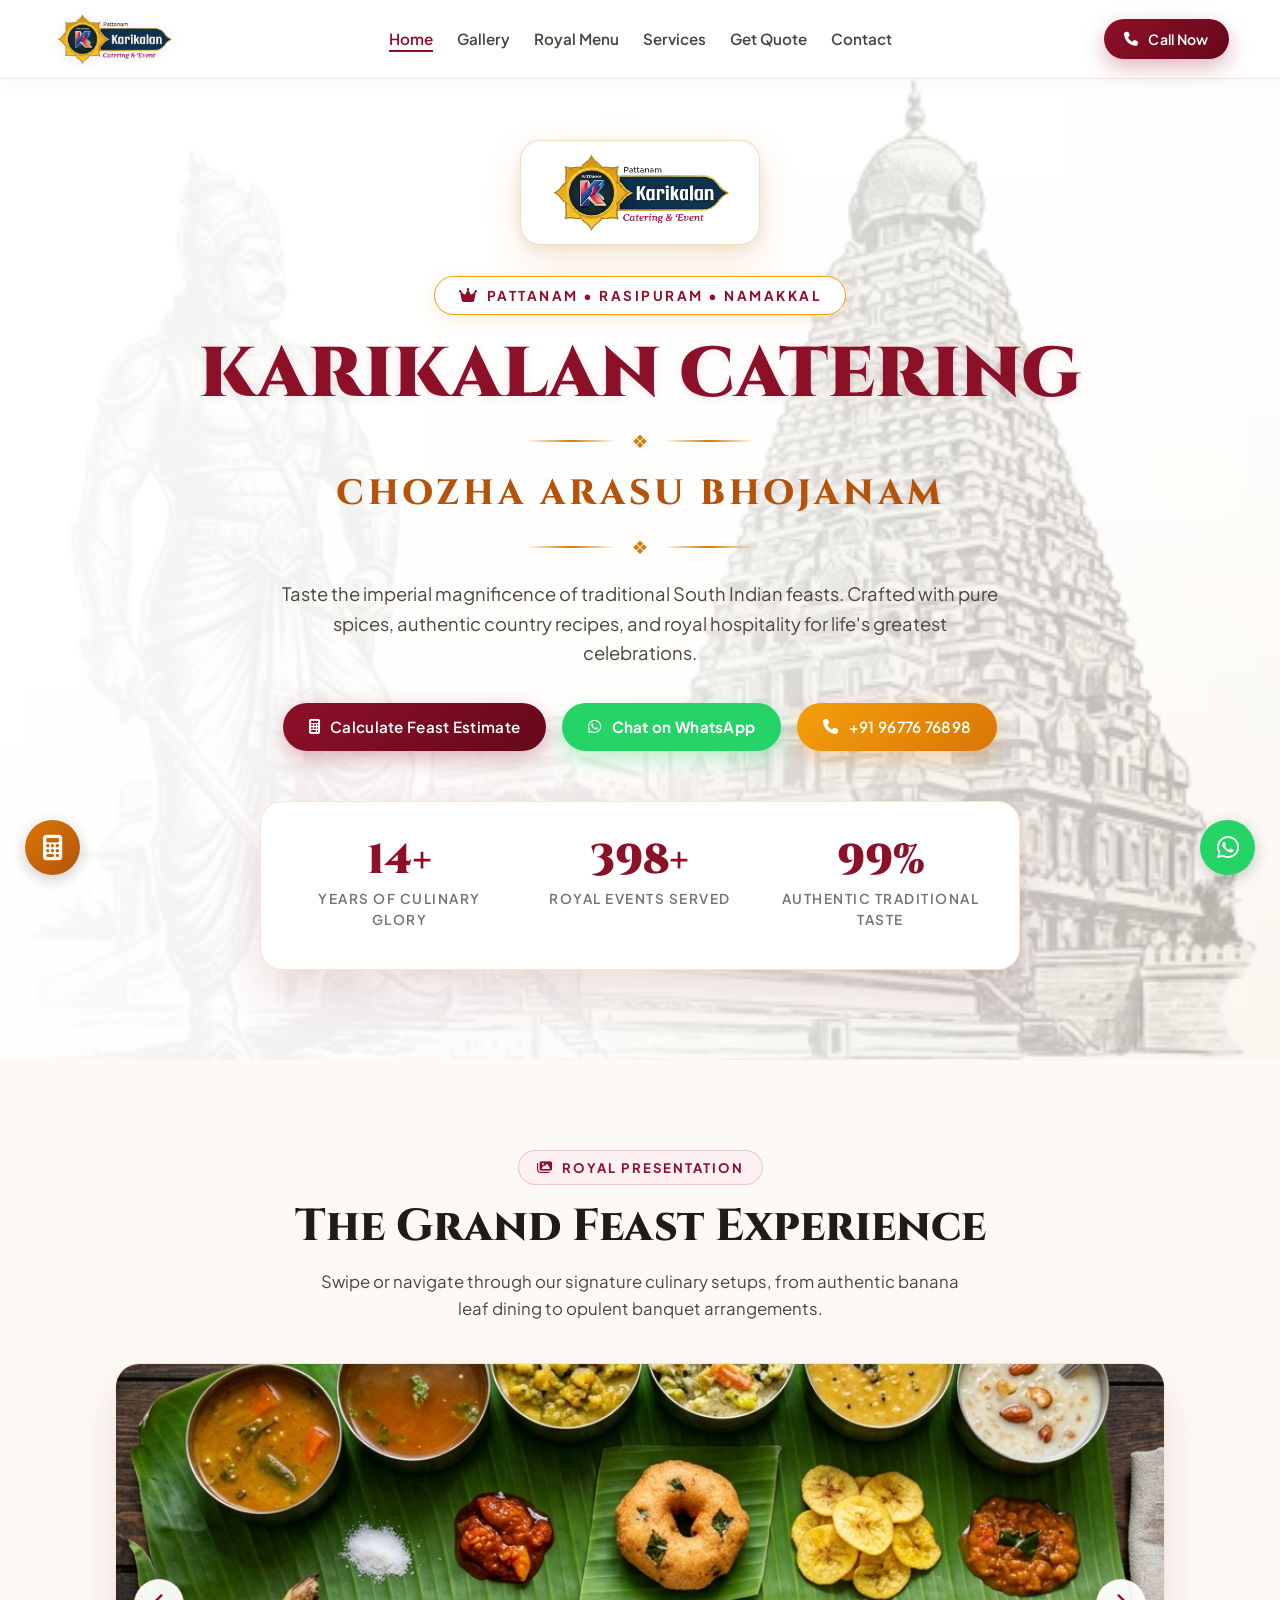
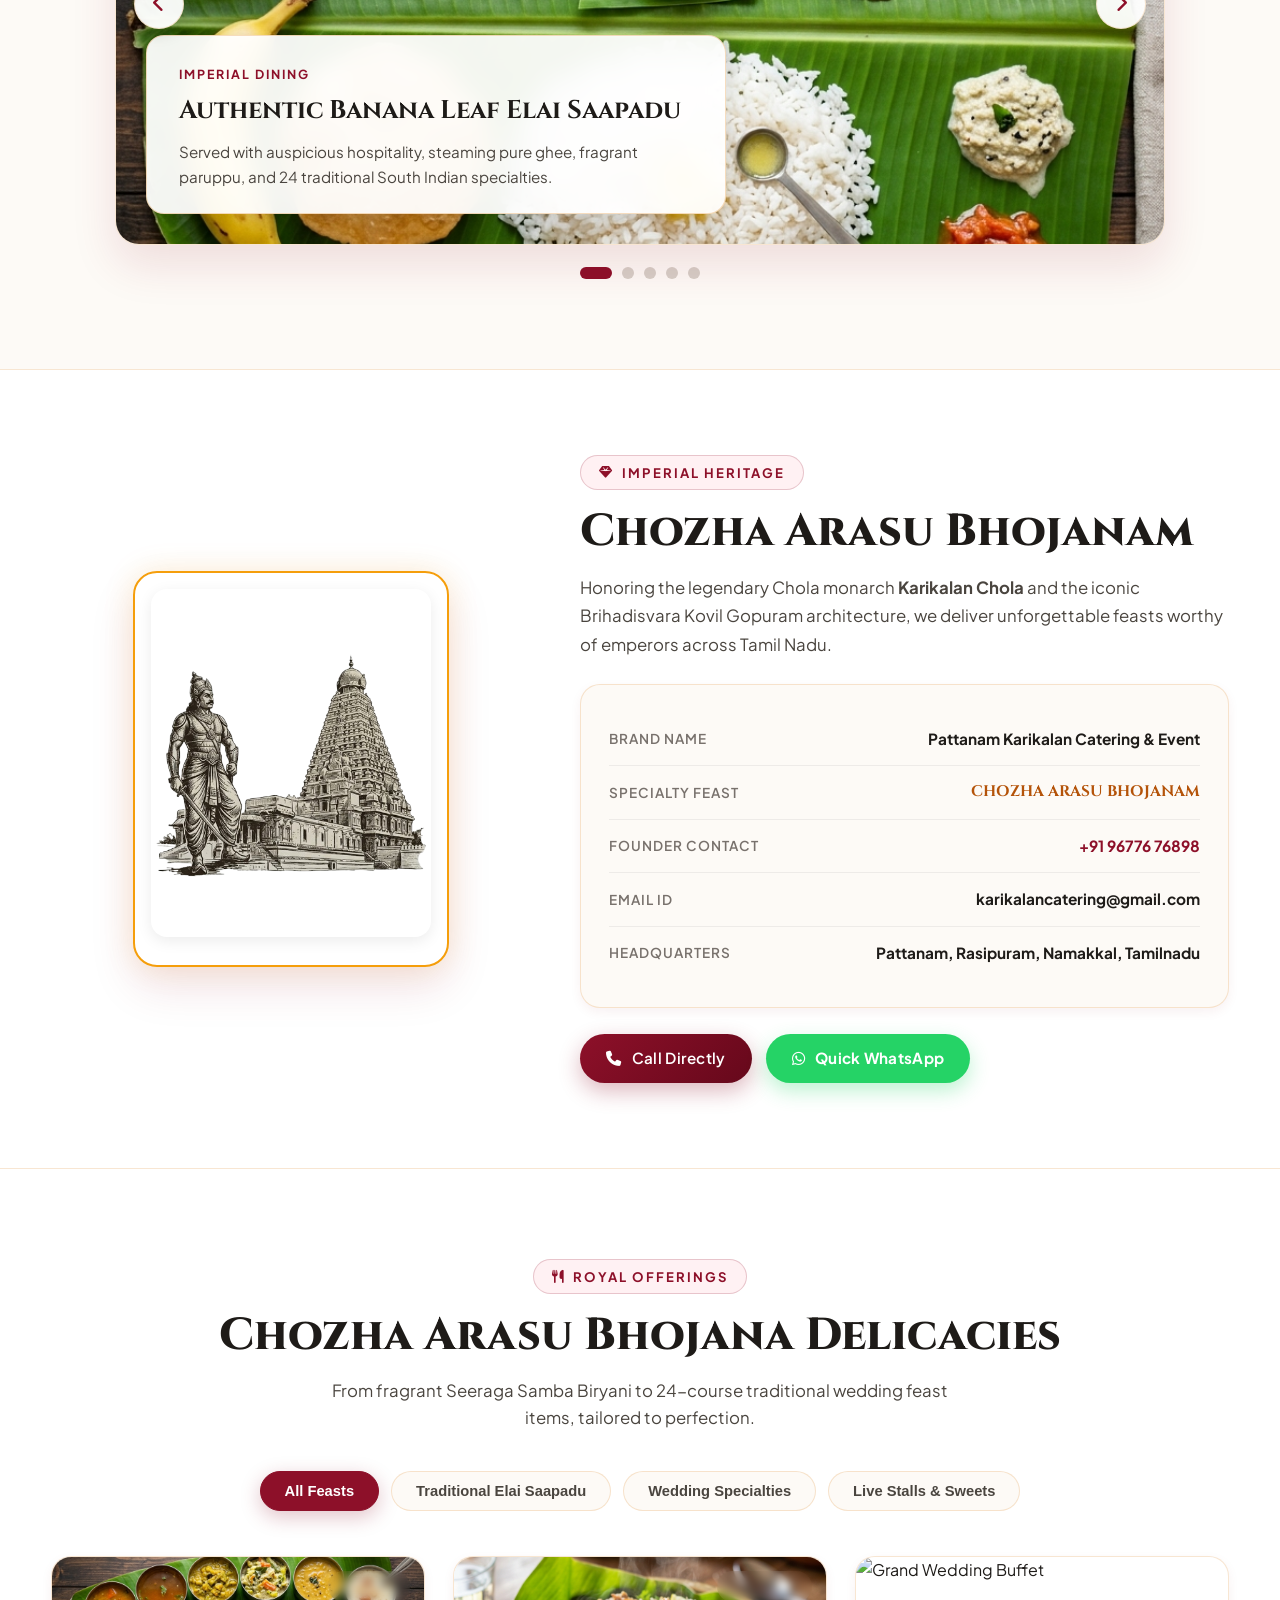
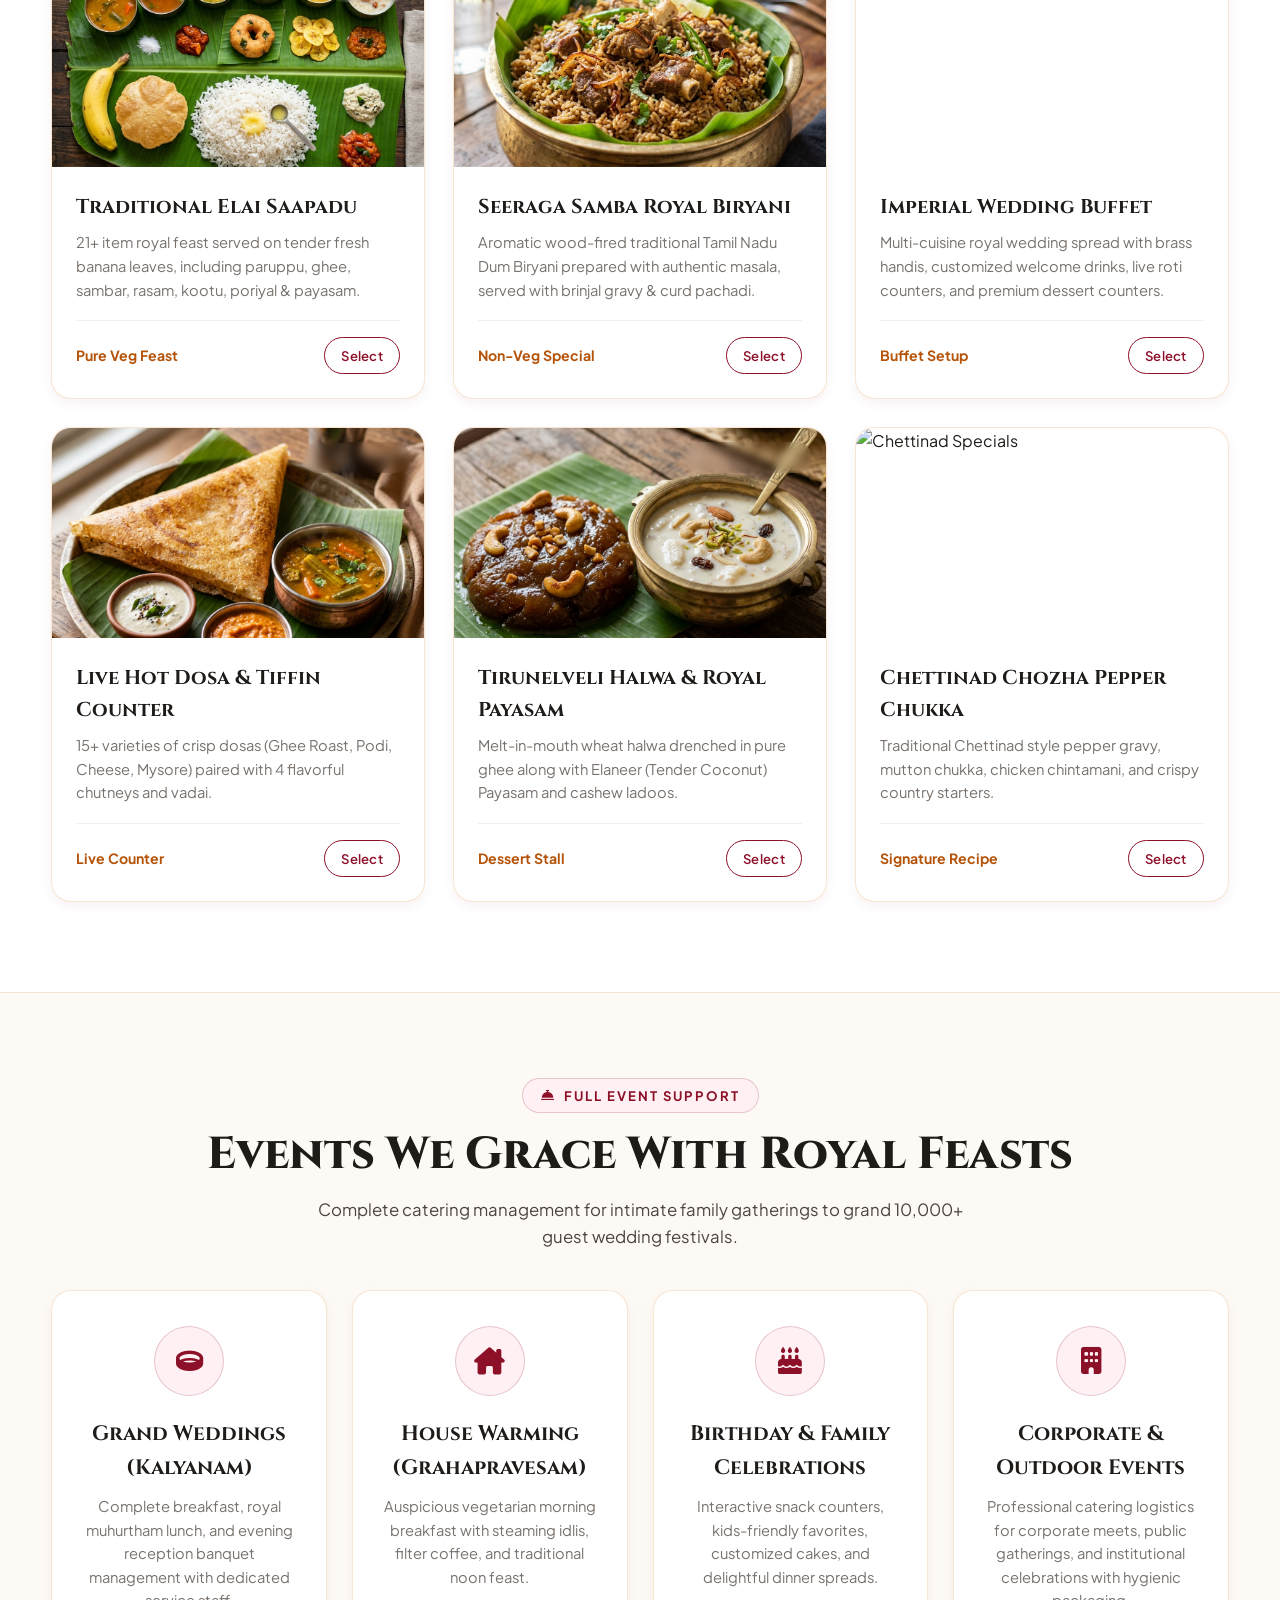
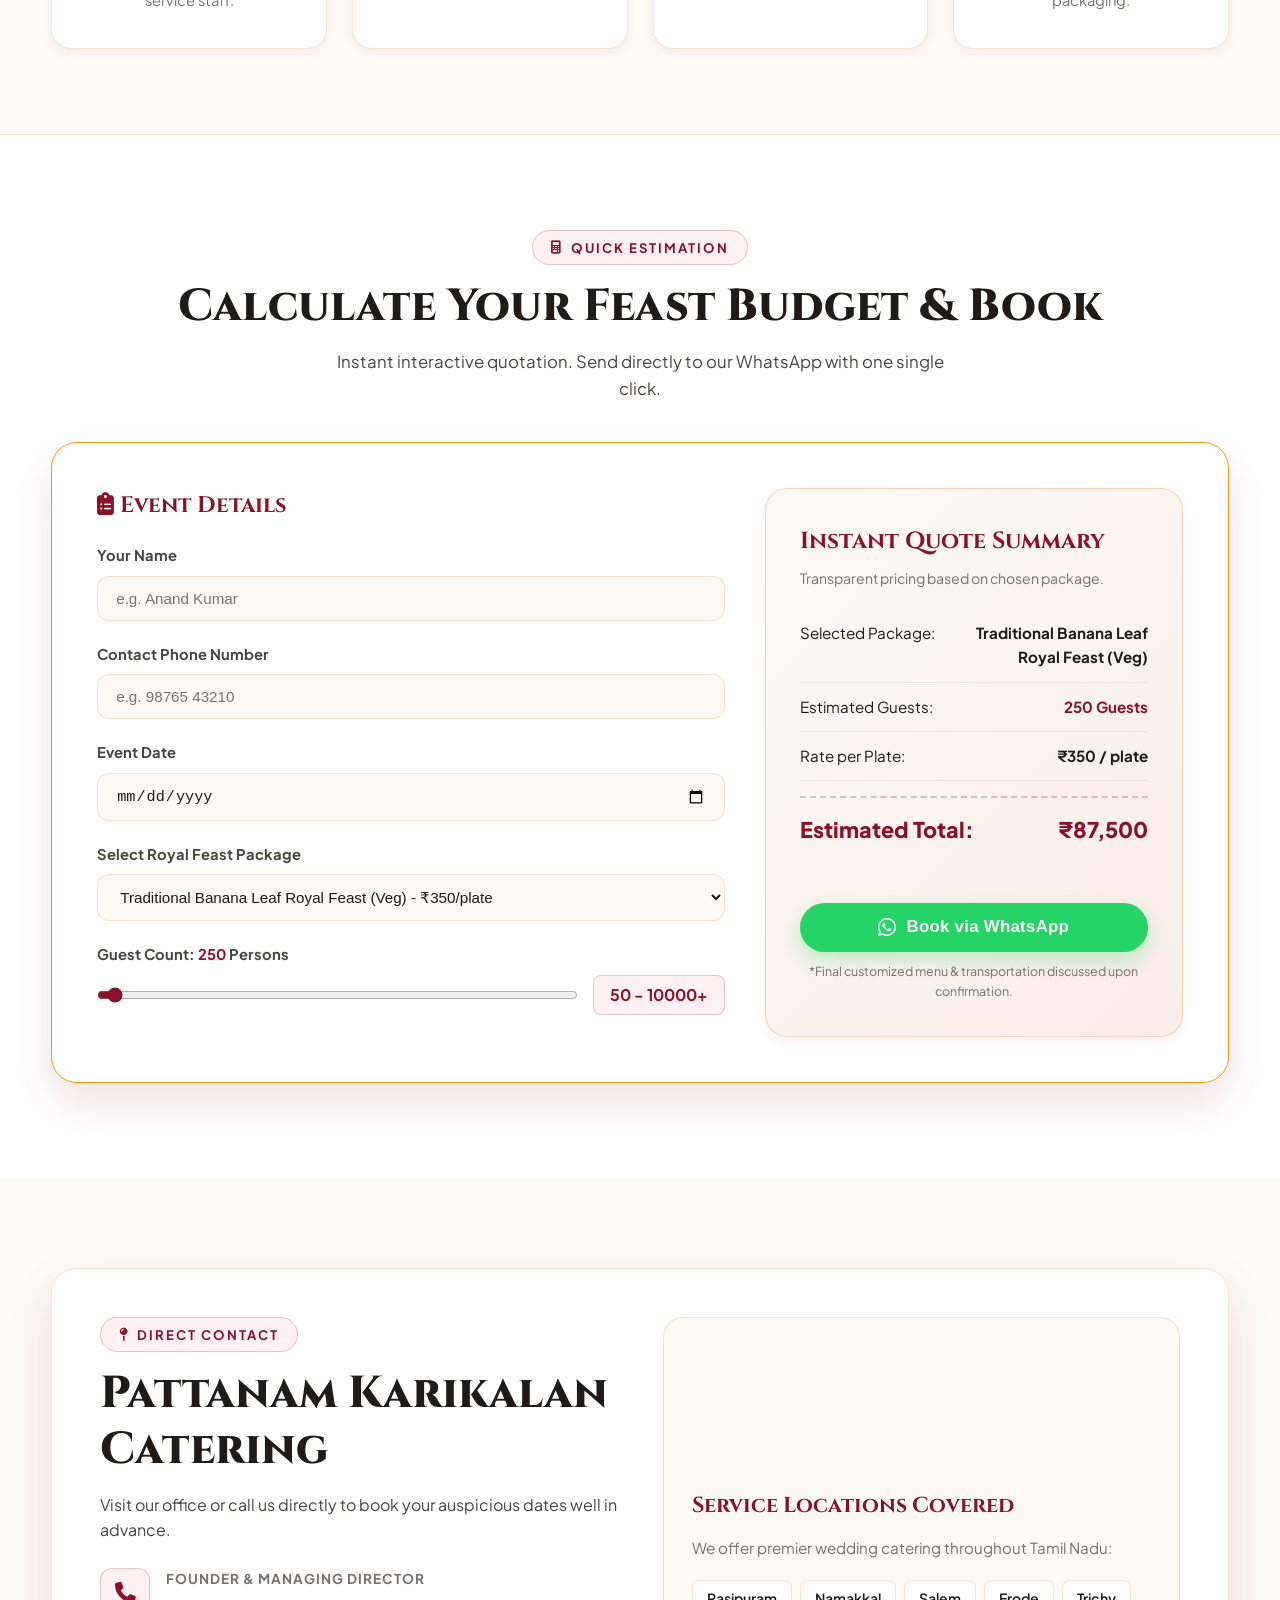
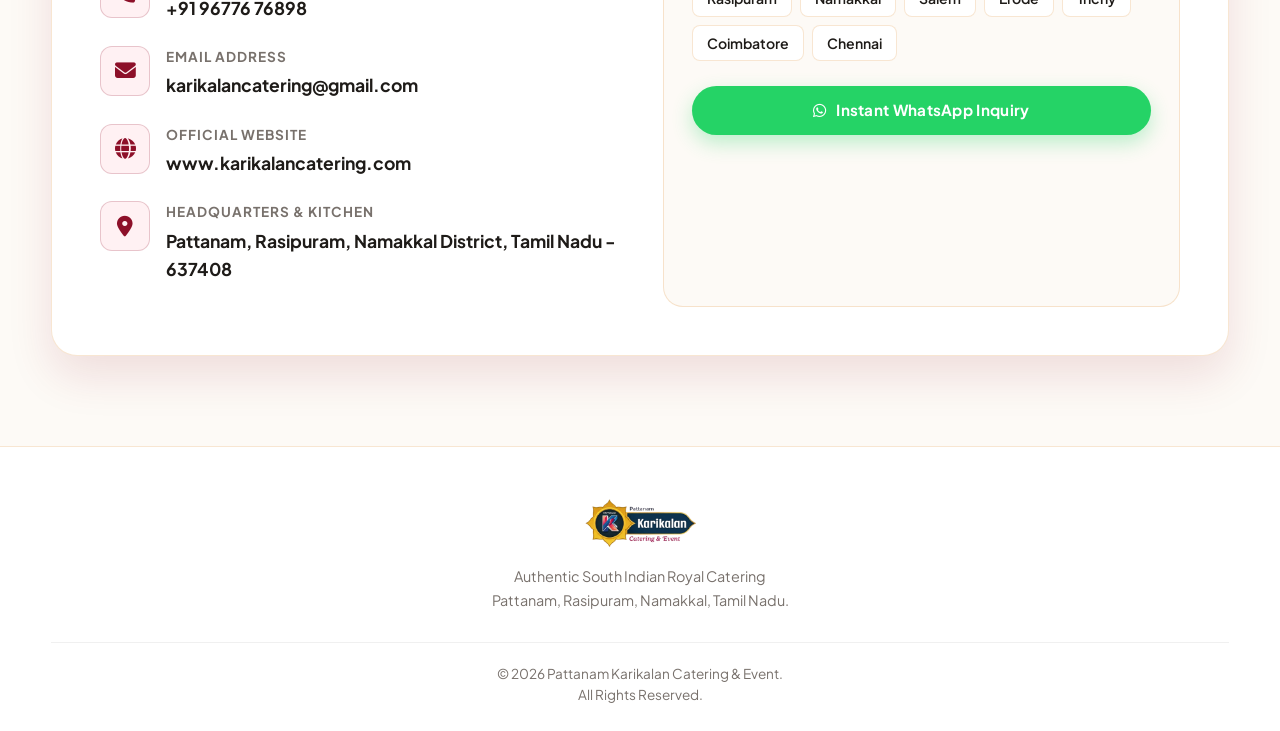
==== commit 7b69305b: "cholan image" ====
--- a/index.html
+++ b/index.html
@@ -222,11 +222,9 @@
       <div style="text-align: center;">
         <div class="board-frame-container">
           <div class="glowing-board-wrapper">
-            <img src="images/karikalan_signboard.png" alt="Official Karikalan Catering Signboard"
-              class="board-img-display">
+            <img src="images/chola_king_temple_art.png" alt="Official Karikalan Catering Signboard" class="board-img-display">
           </div>
           <div class="board-caption">
-            <i class="fa-solid fa-certificate text-gold"></i> Official Advertising Signboard
           </div>
         </div>
       </div>
--- a/css/style.css
+++ b/css/style.css
@@ -46,6 +46,7 @@
 html {
   scroll-behavior: smooth;
   font-size: 16px;
+  overflow-x: hidden;
 }
 
 body {
@@ -1110,6 +1111,7 @@
   text-decoration: none;
   font-weight: 700;
   transition: var(--transition);
+  word-break: break-word;
 }
 
 .contact-item a:hover {
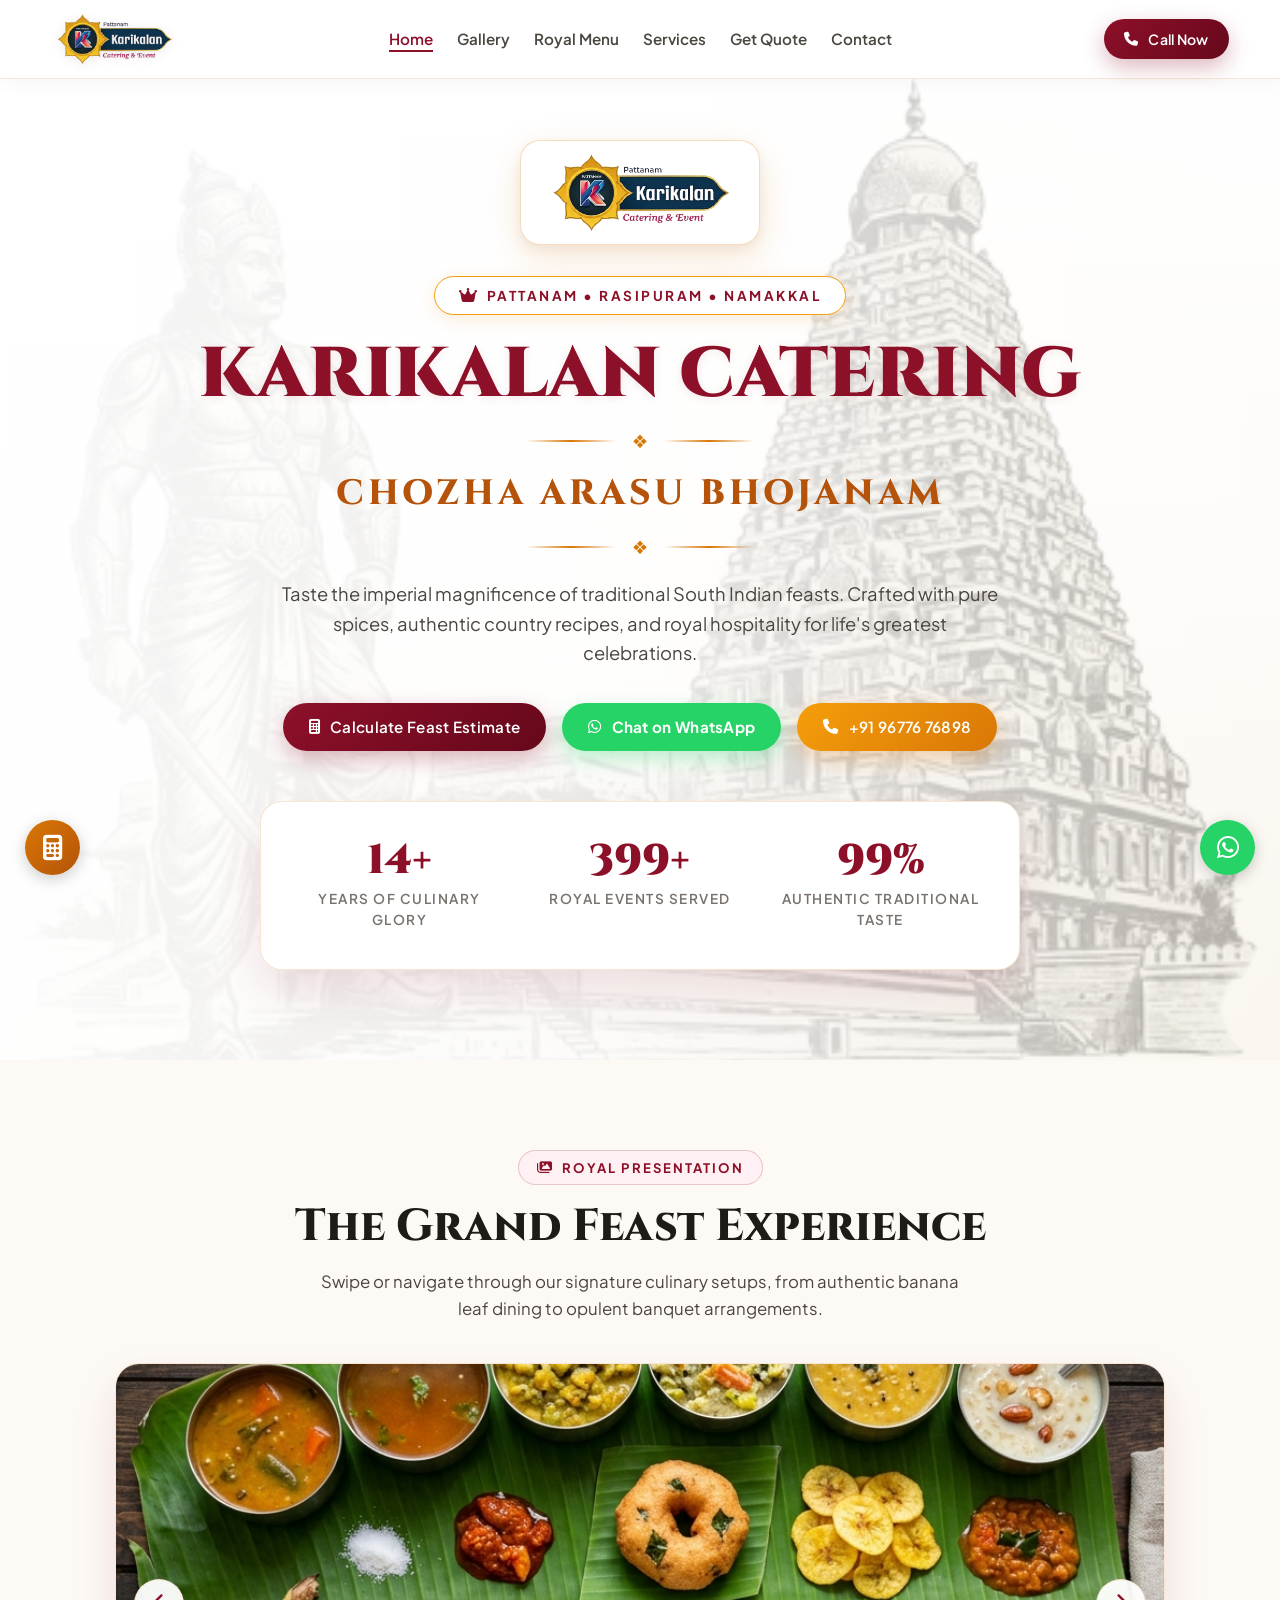
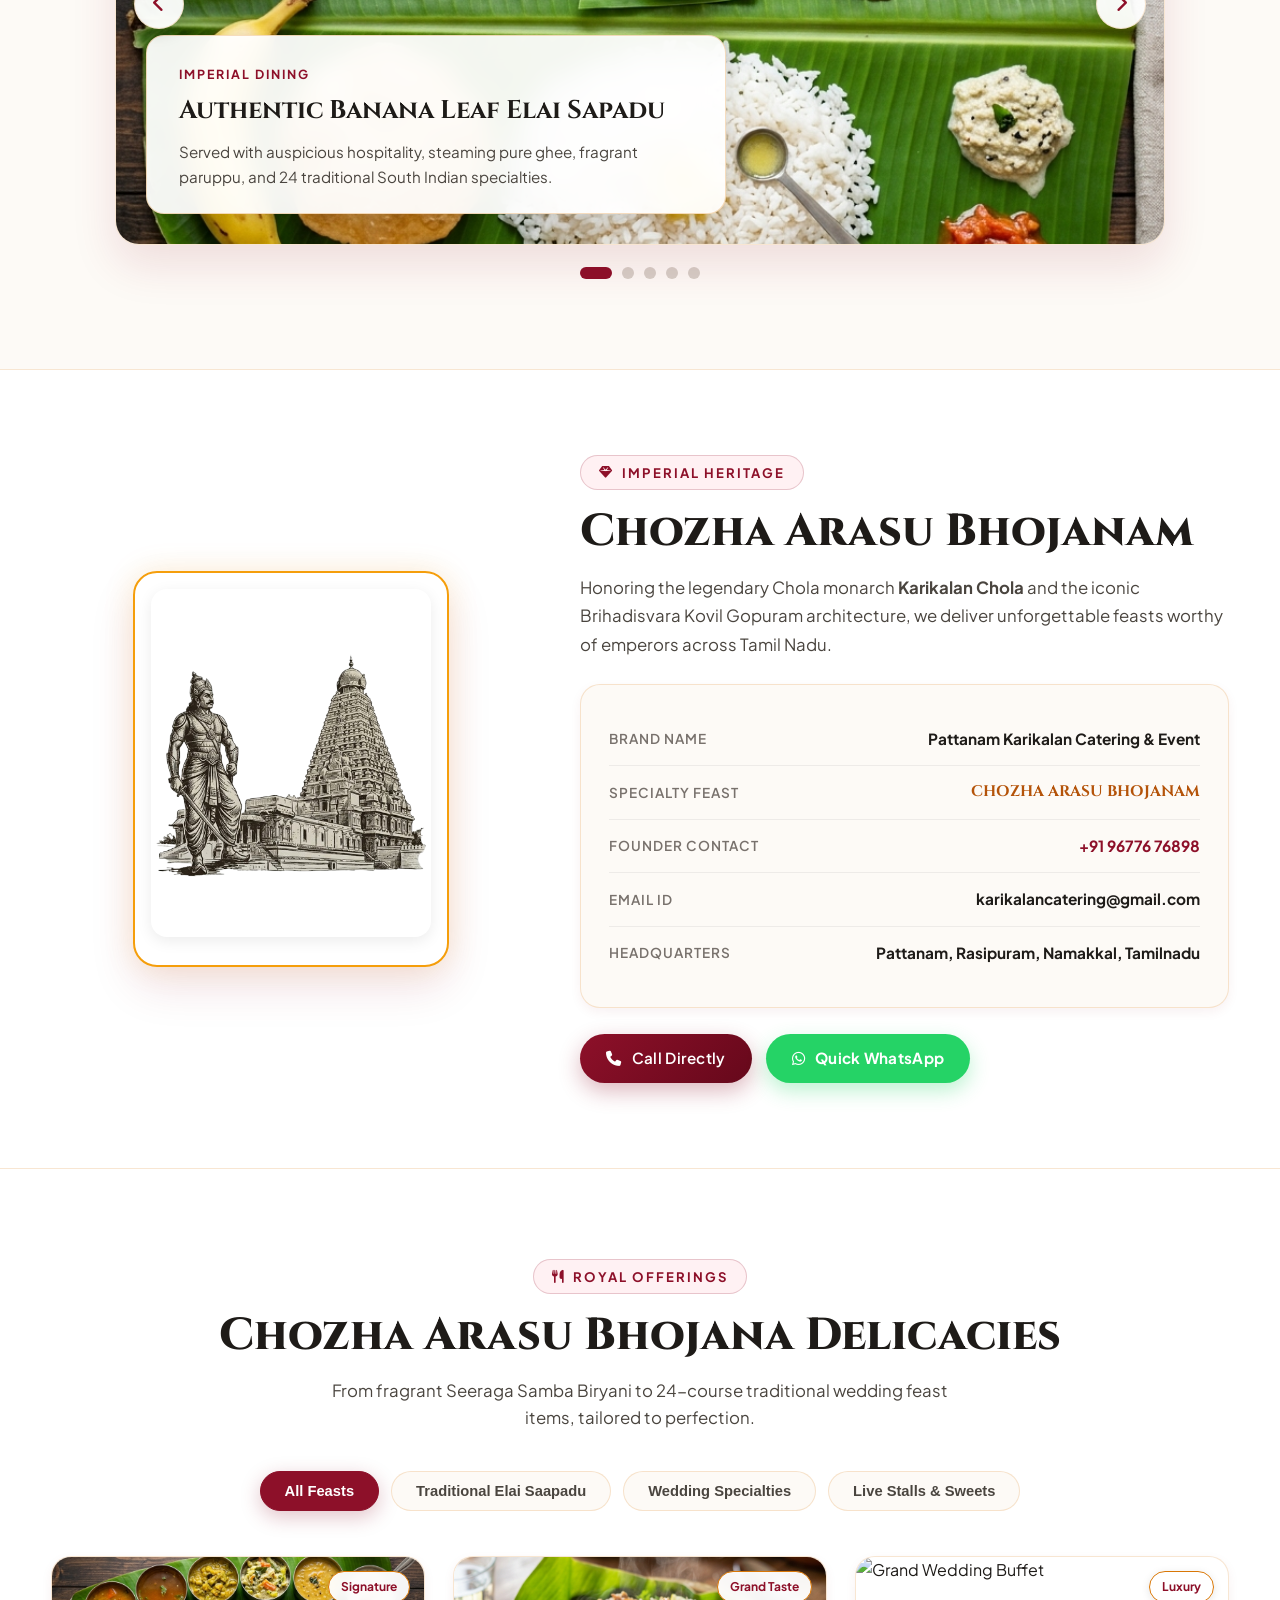
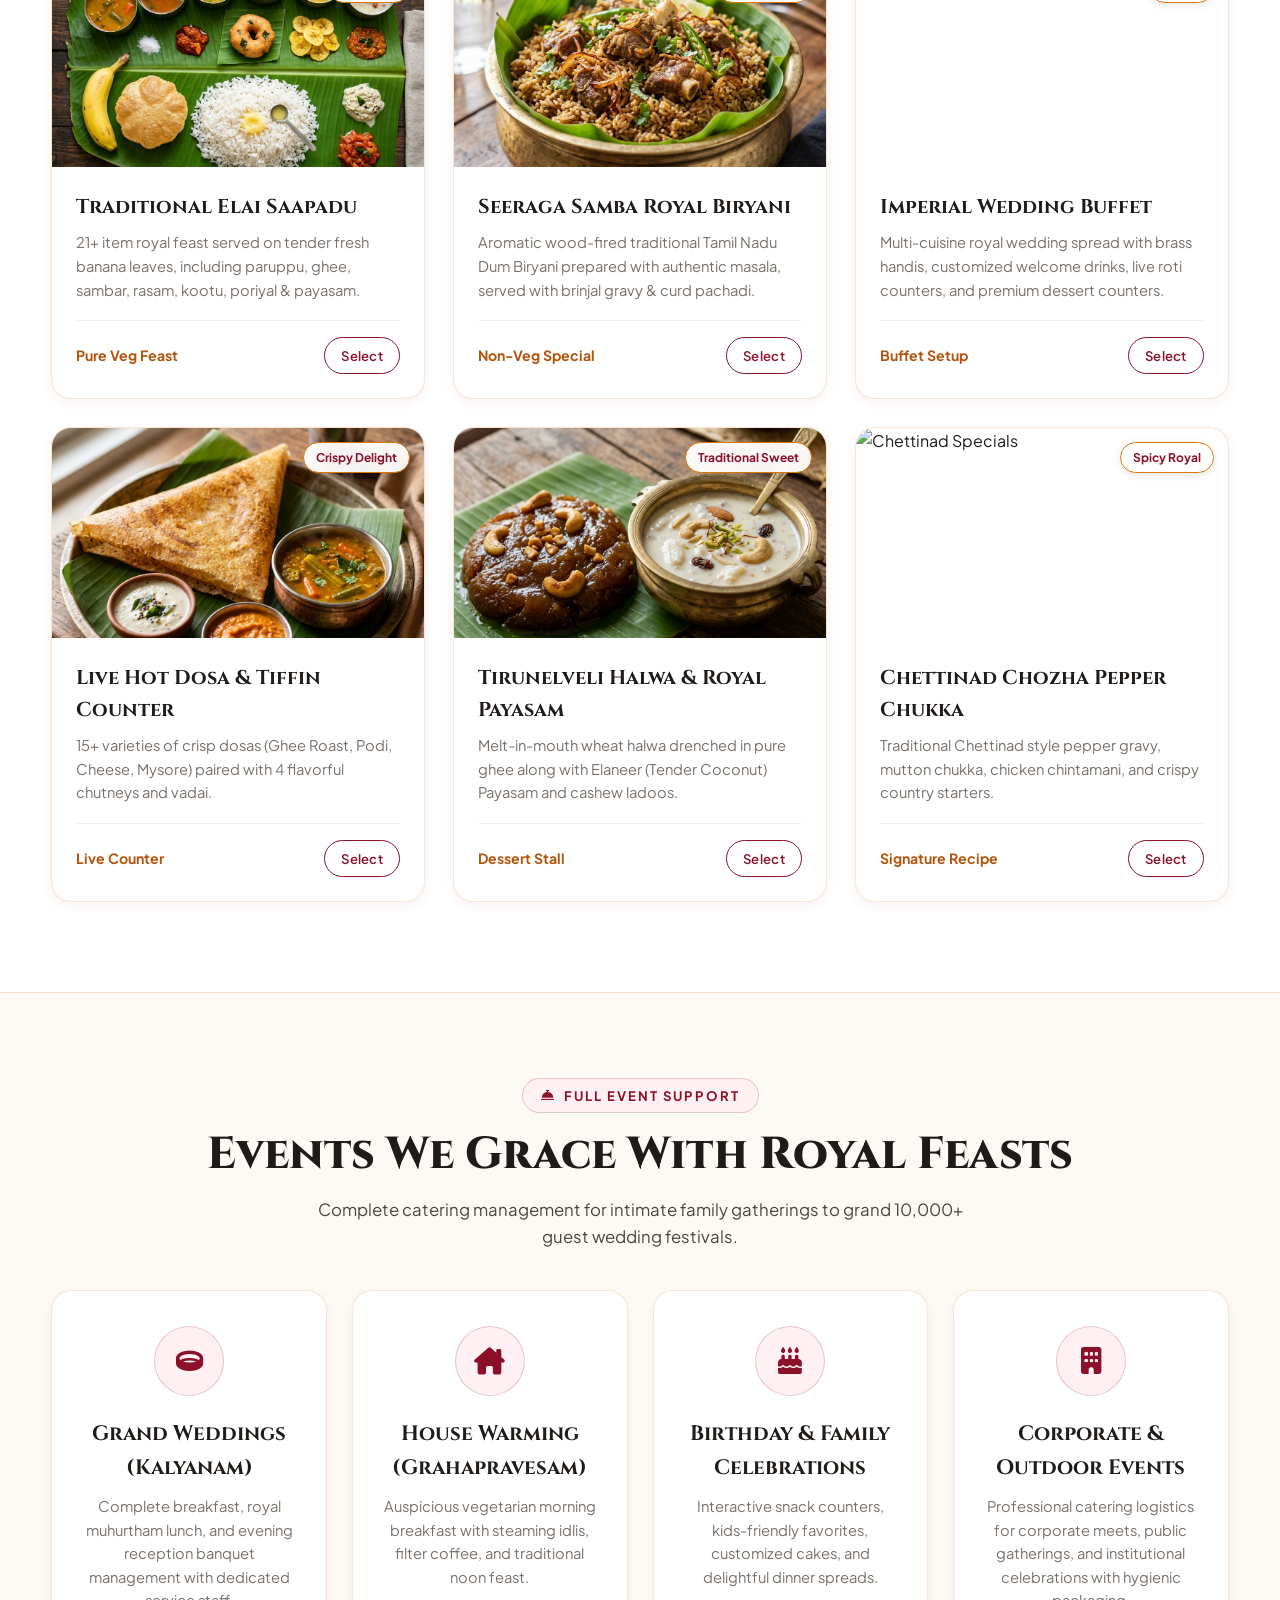
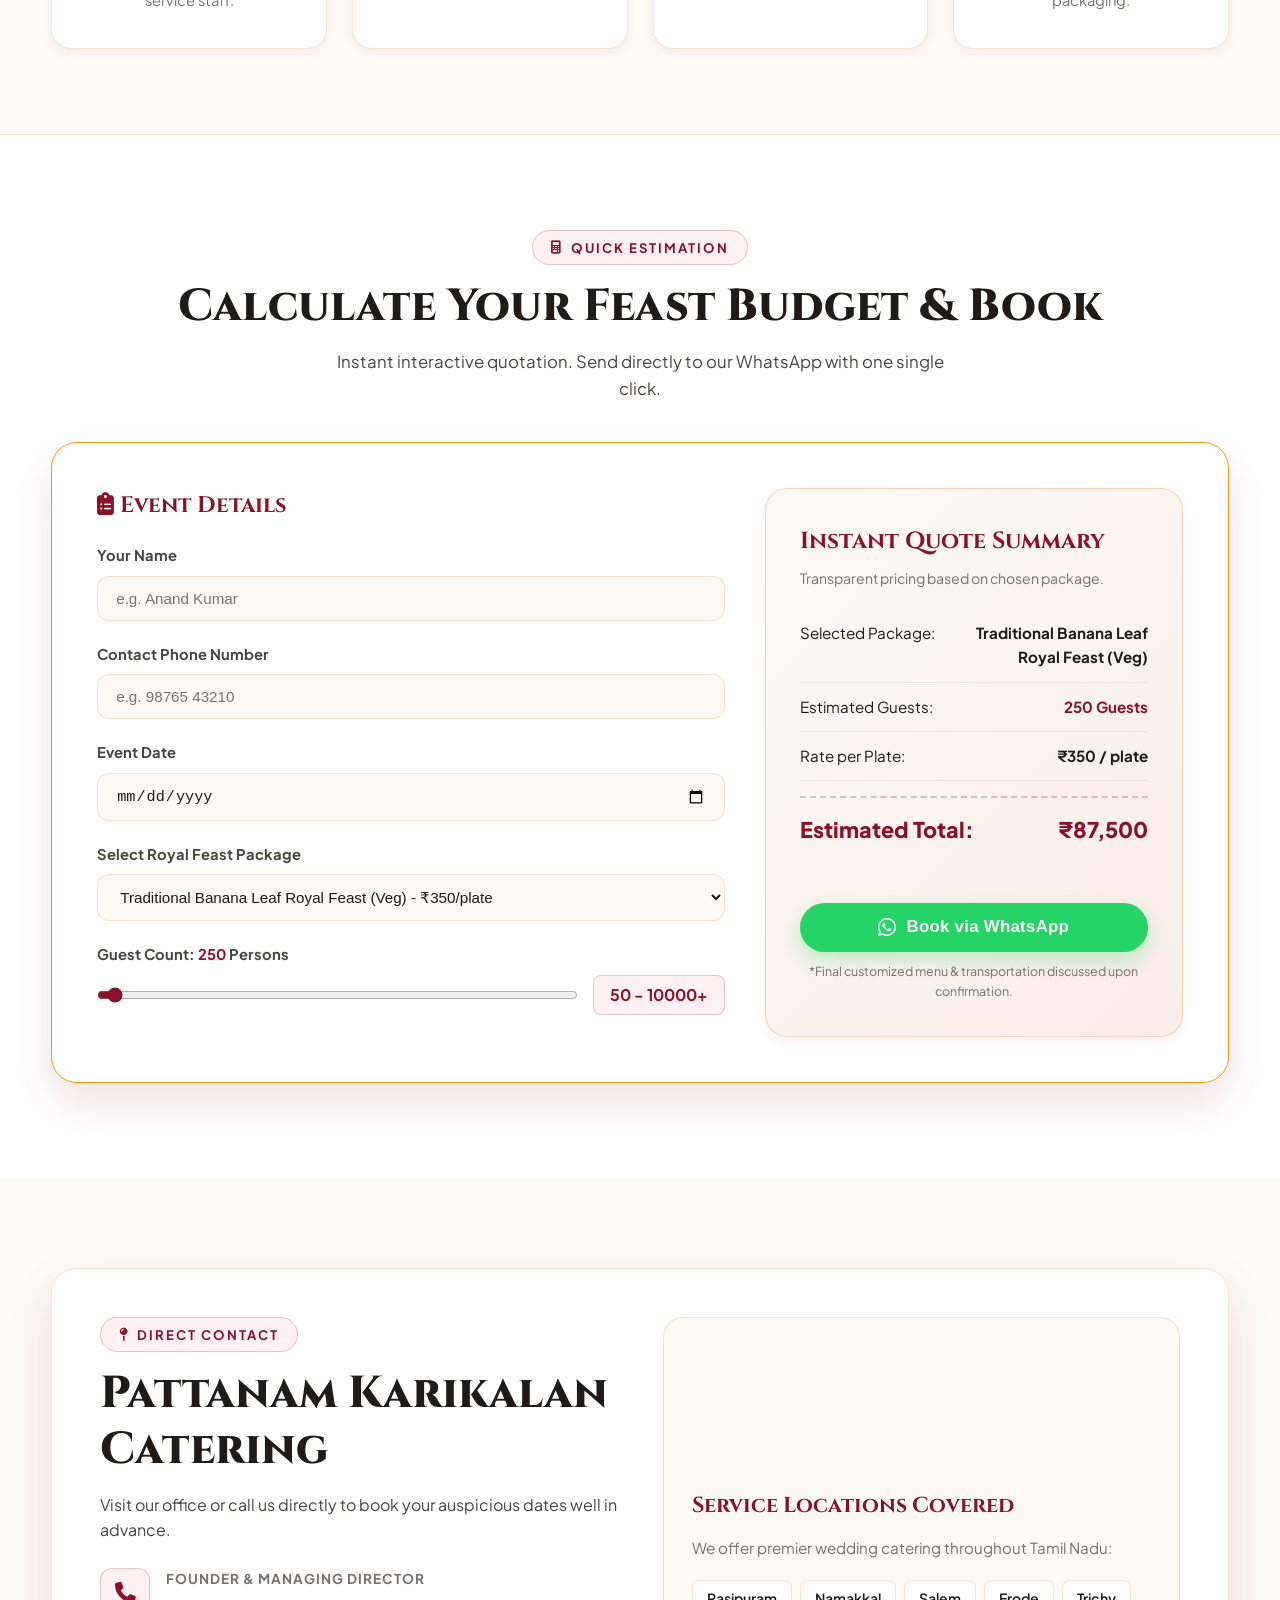
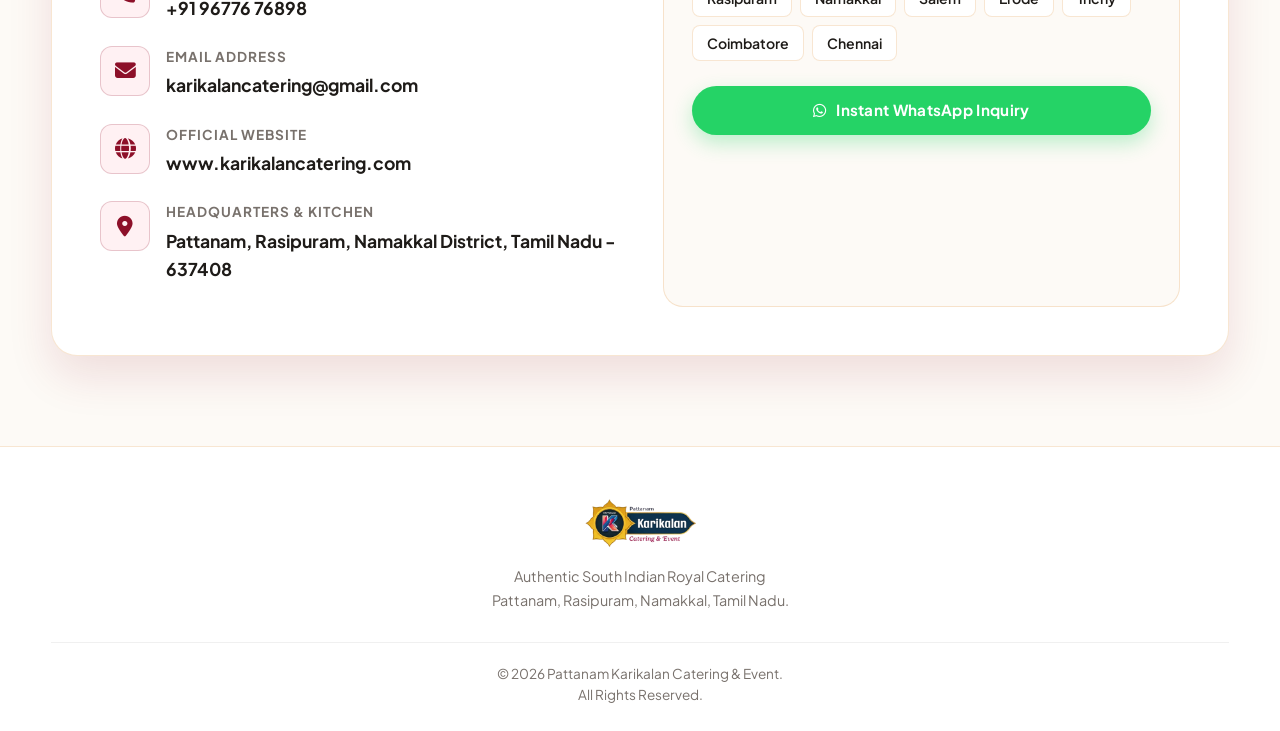
==== commit 76d72c5f: "default" ====
--- a/index.html
+++ b/index.html
@@ -156,7 +156,7 @@
             <img src="images/traditional_meal.jpg" alt="Traditional Elai Saapadu">
             <div class="slide-caption-card">
               <span class="slide-tag">Imperial Dining</span>
-              <h3>Authentic Banana Leaf Elai Saapadu</h3>
+              <h3>Authentic Banana Leaf Elai Sapadu</h3>
               <p>Served with auspicious hospitality, steaming pure ghee, fragrant paruppu, and 24 traditional South
                 Indian specialties.</p>
             </div>
--- a/css/style.css
+++ b/css/style.css
@@ -1316,7 +1316,15 @@
   }
 
   .board-img-display {
-    max-width: 220px;
+    max-width: 220px;`
+  }
+
+  .carousel-btn.prev {
+    left: -18px;
+  }
+  
+  .carousel-btn.next {
+    right: -18px;
   }
 }
 
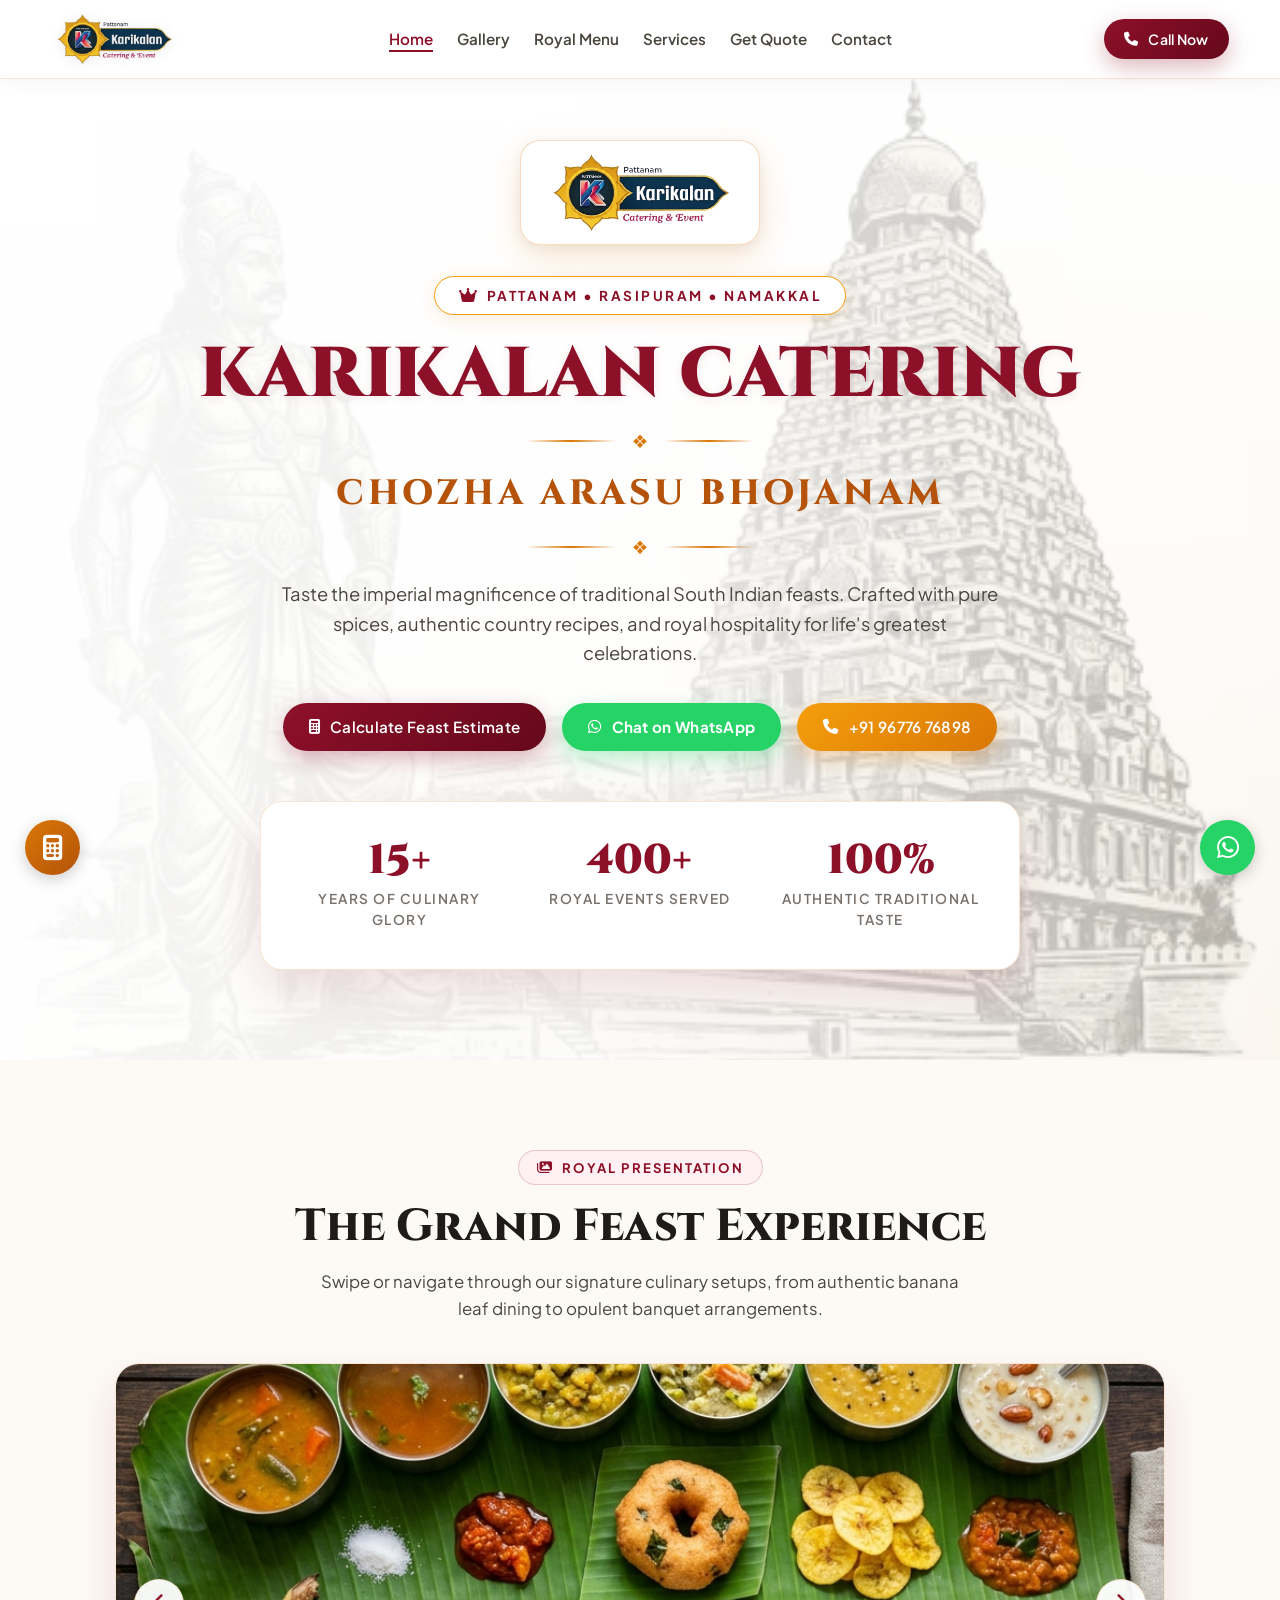
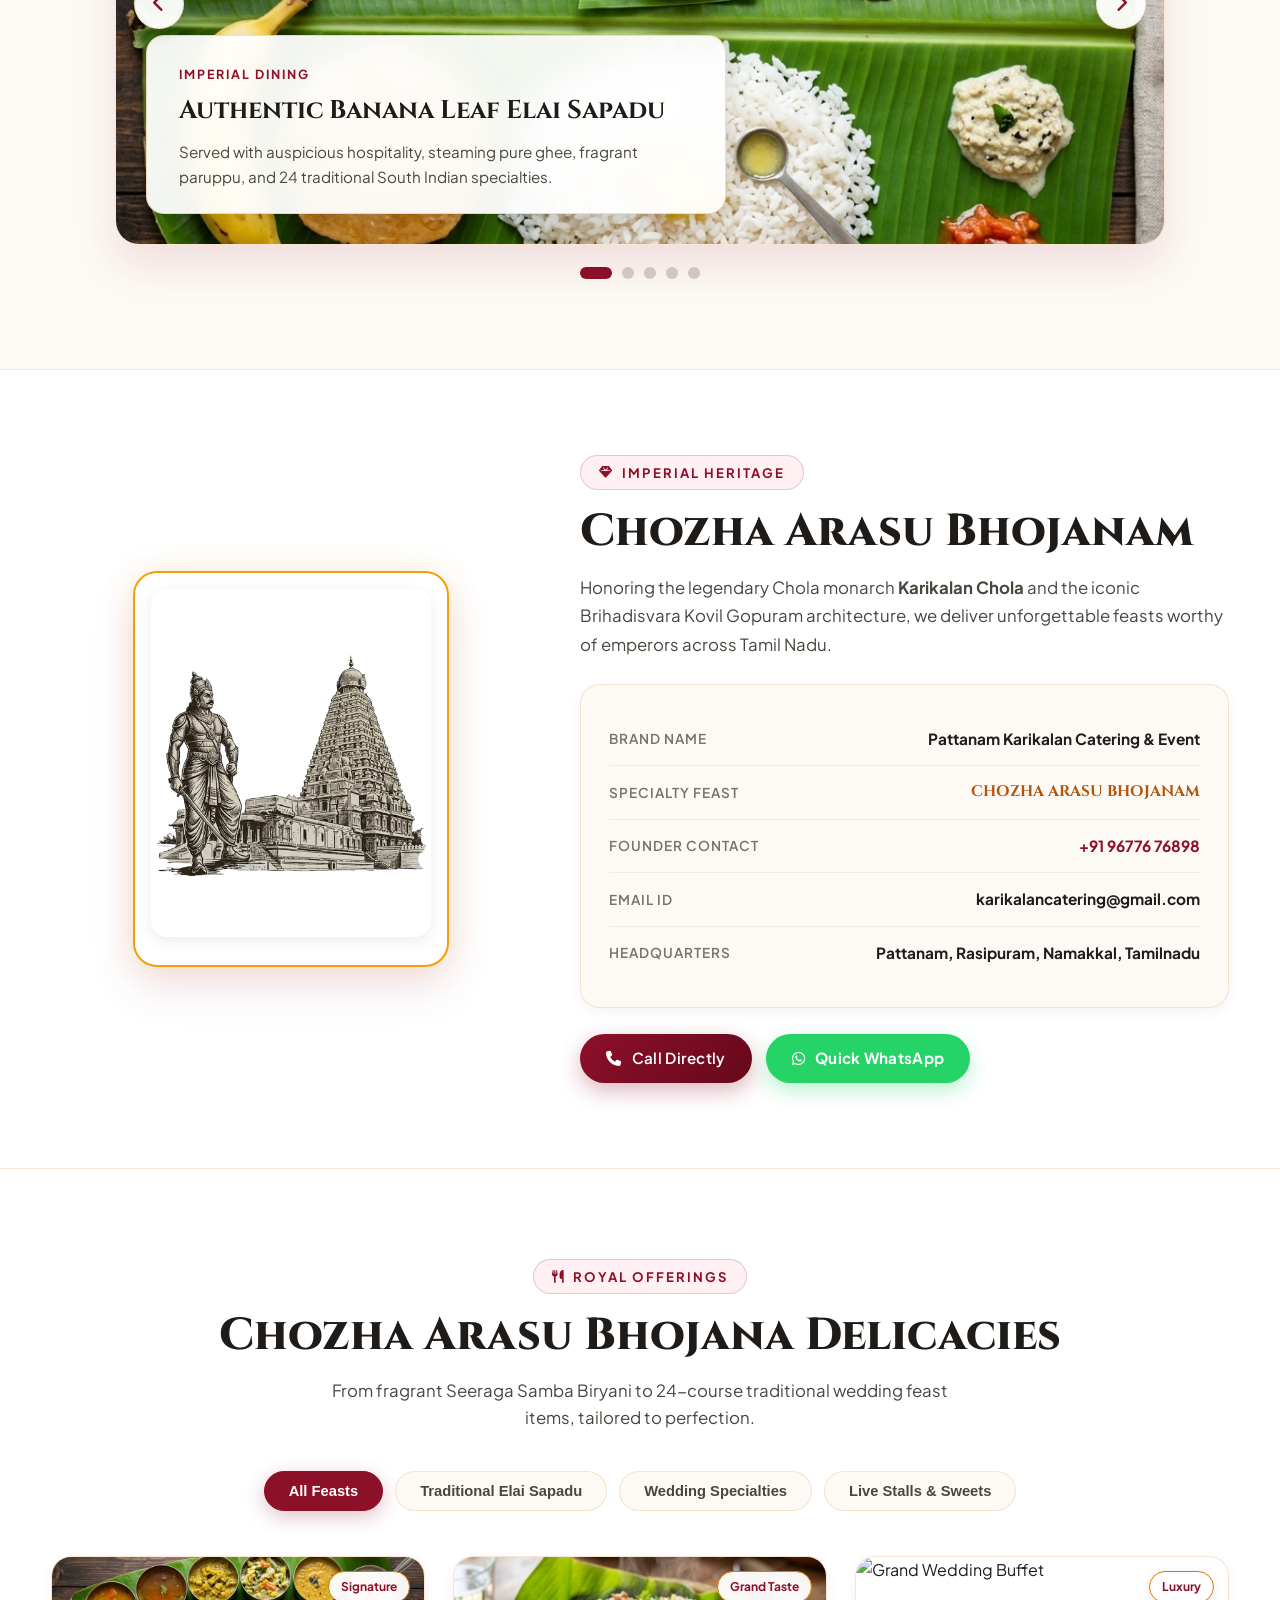
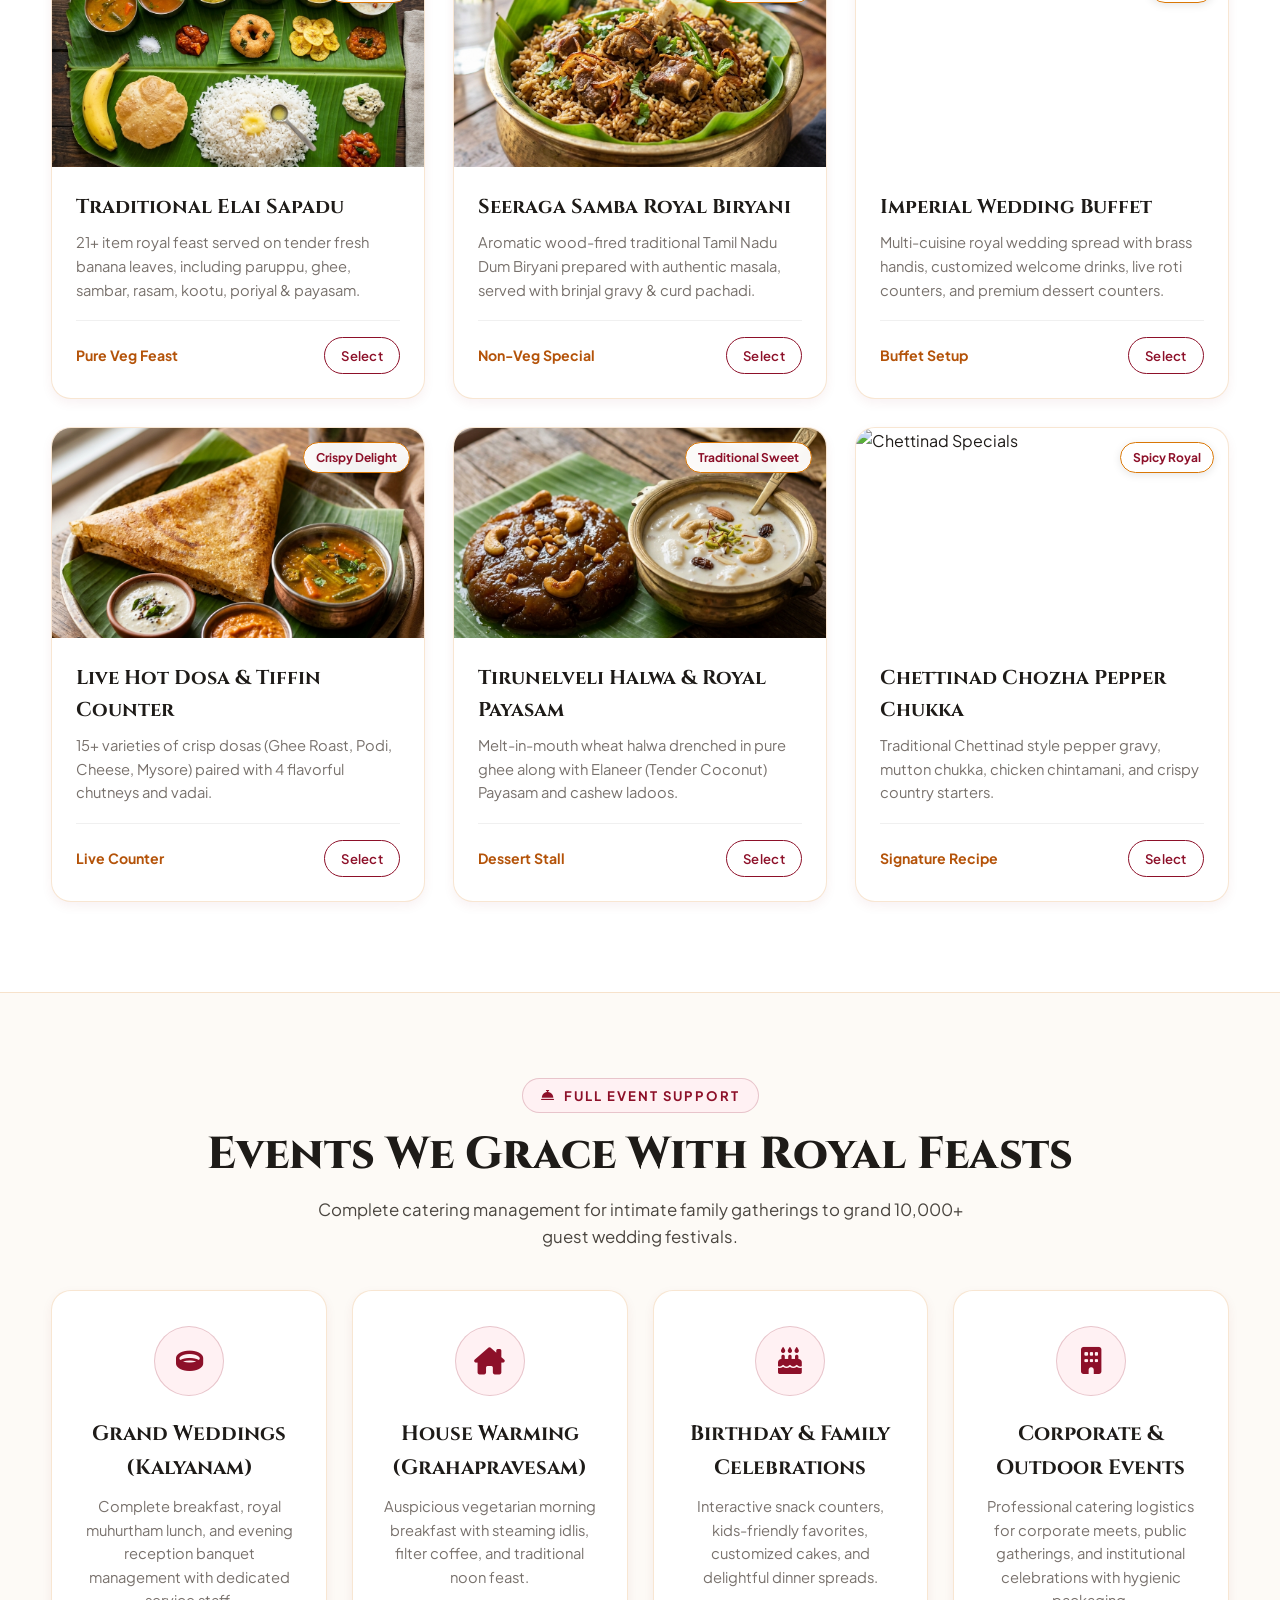
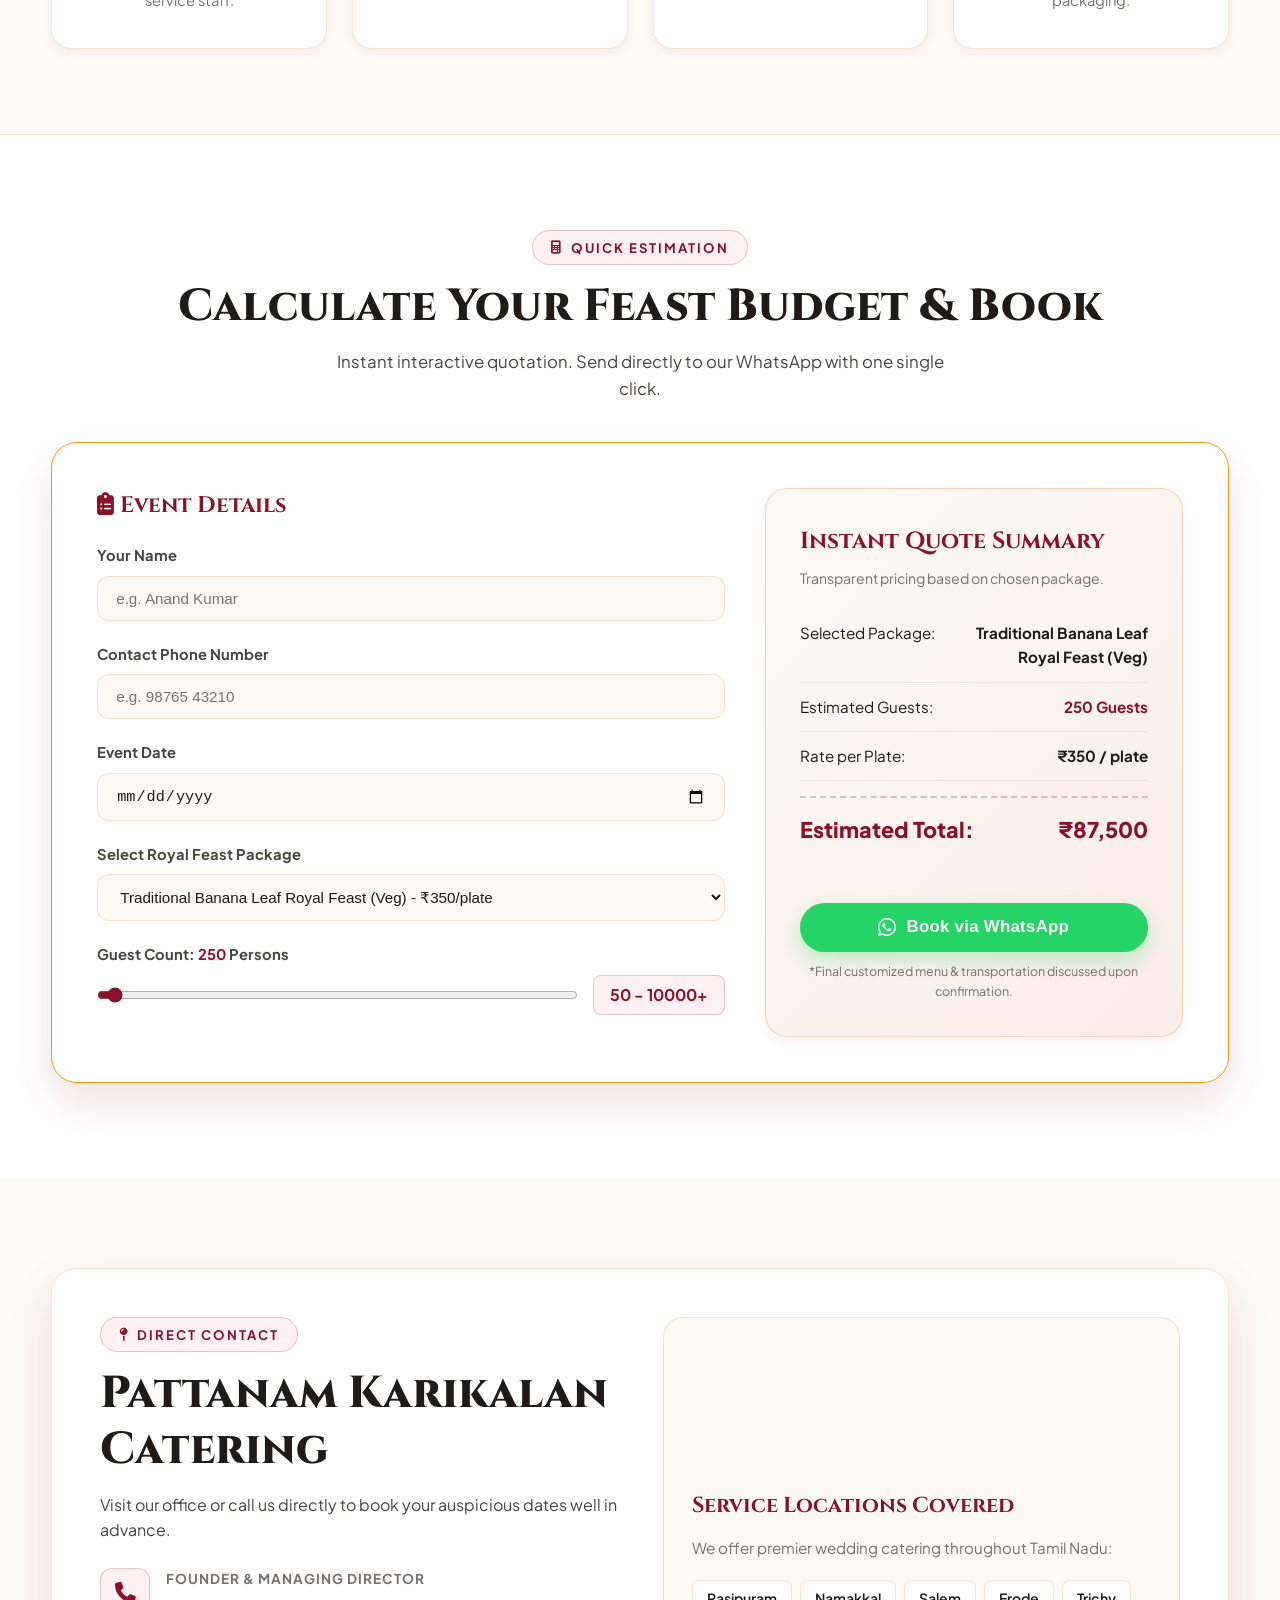
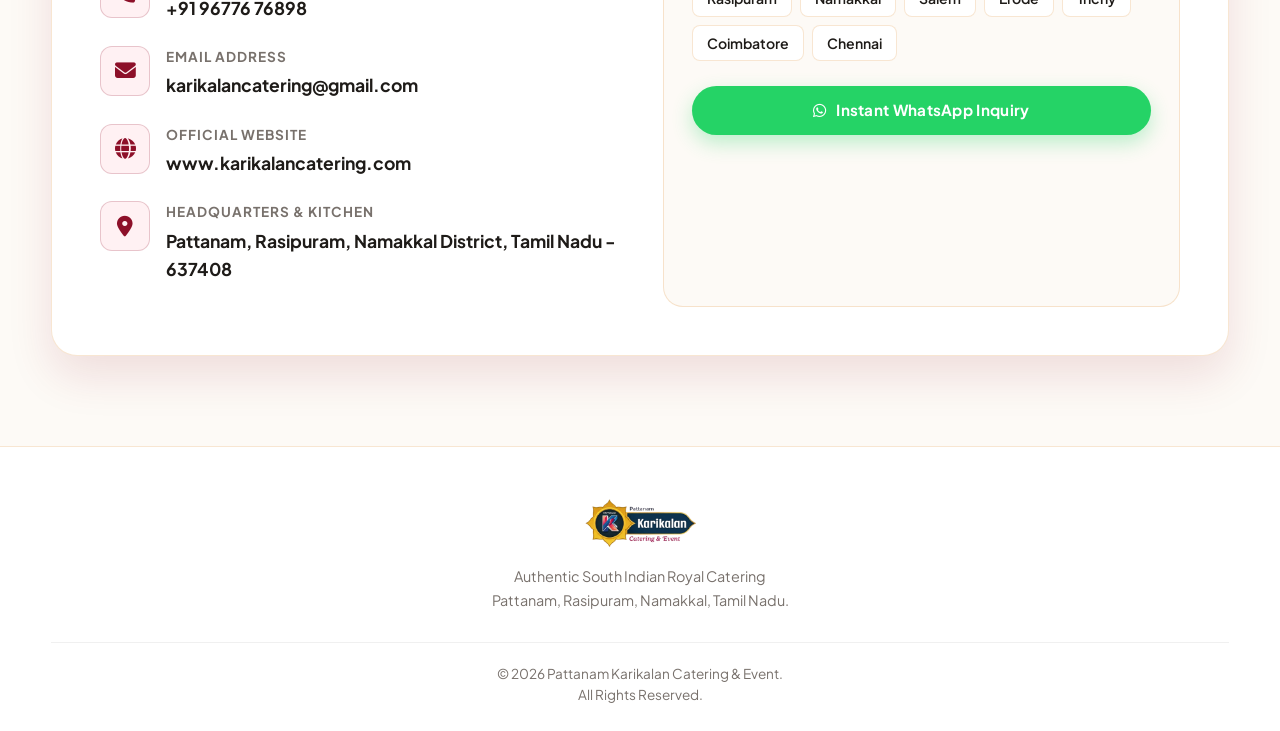
==== commit 1f2f7a5f: "default" ====
--- a/index.html
+++ b/index.html
@@ -153,7 +153,7 @@
         <div class="carousel-track" id="carouselTrack">
           <!-- Slide 1: Banana Leaf Feast -->
           <div class="carousel-slide active">
-            <img src="images/traditional_meal.jpg" alt="Traditional Elai Saapadu">
+            <img src="images/traditional_meal.jpg" alt="Traditional Elai Sapadu">
             <div class="slide-caption-card">
               <span class="slide-tag">Imperial Dining</span>
               <h3>Authentic Banana Leaf Elai Sapadu</h3>
@@ -222,7 +222,8 @@
       <div style="text-align: center;">
         <div class="board-frame-container">
           <div class="glowing-board-wrapper">
-            <img src="images/chola_king_temple_art.png" alt="Official Karikalan Catering Signboard" class="board-img-display">
+            <img src="images/chola_king_temple_art.png" alt="Official Karikalan Catering Signboard"
+              class="board-img-display">
           </div>
           <div class="board-caption">
           </div>
@@ -295,7 +296,7 @@
       <!-- Menu Category Tabs -->
       <div class="menu-tabs">
         <button class="tab-btn active" data-category="all">All Feasts</button>
-        <button class="tab-btn" data-category="traditional">Traditional Elai Saapadu</button>
+        <button class="tab-btn" data-category="traditional">Traditional Elai Sapadu</button>
         <button class="tab-btn" data-category="wedding">Wedding Specialties</button>
         <button class="tab-btn" data-category="live">Live Stalls & Sweets</button>
       </div>
@@ -305,11 +306,11 @@
         <!-- Item 1 -->
         <div class="menu-card" data-category="traditional">
           <div class="menu-card-img">
-            <img src="images/traditional_meal.jpg" alt="Traditional Elai Saapadu" loading="lazy">
+            <img src="images/traditional_meal.jpg" alt="Traditional Elai Sapadu" loading="lazy">
             <span class="dish-badge">Signature</span>
           </div>
           <div class="menu-card-body">
-            <h4>Traditional Elai Saapadu</h4>
+            <h4>Traditional Elai Sapadu</h4>
             <p>21+ item royal feast served on tender fresh banana leaves, including paruppu, ghee, sambar, rasam, kootu,
               poriyal & payasam.</p>
             <div class="menu-card-footer">
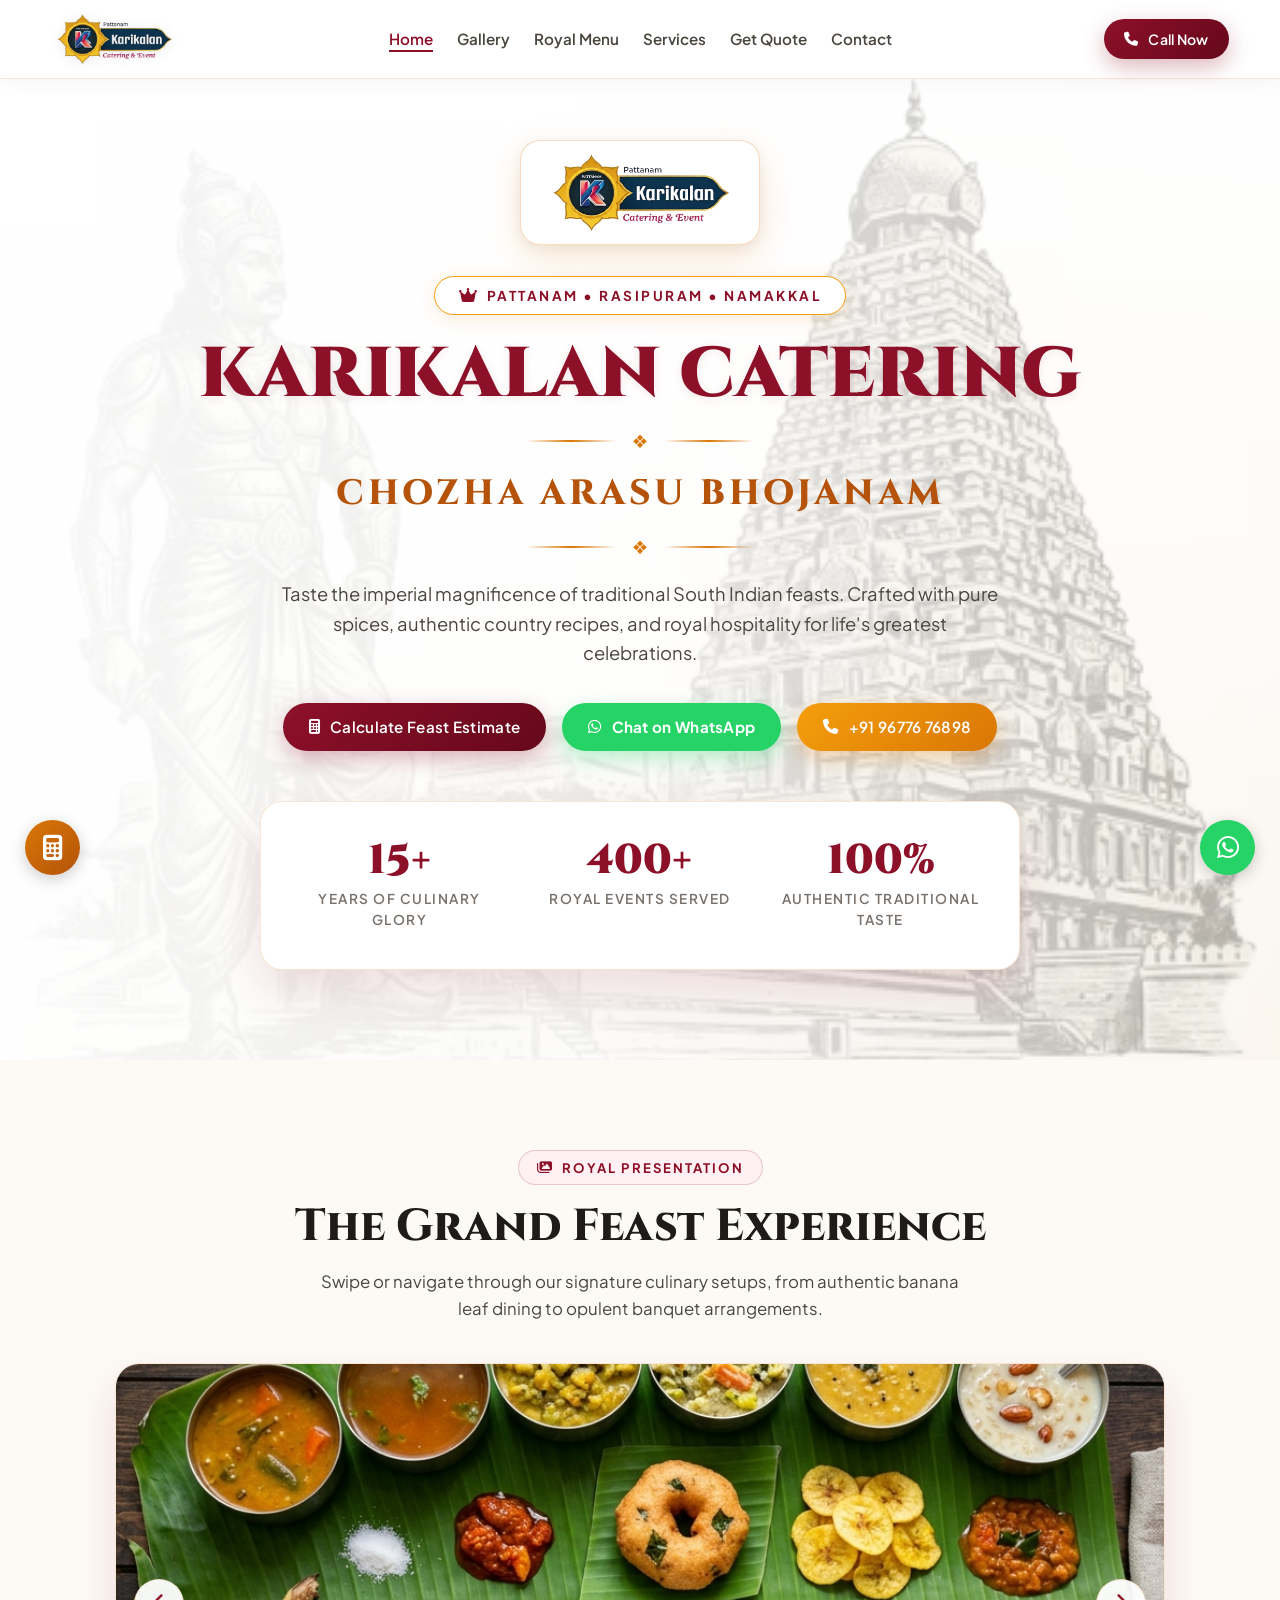
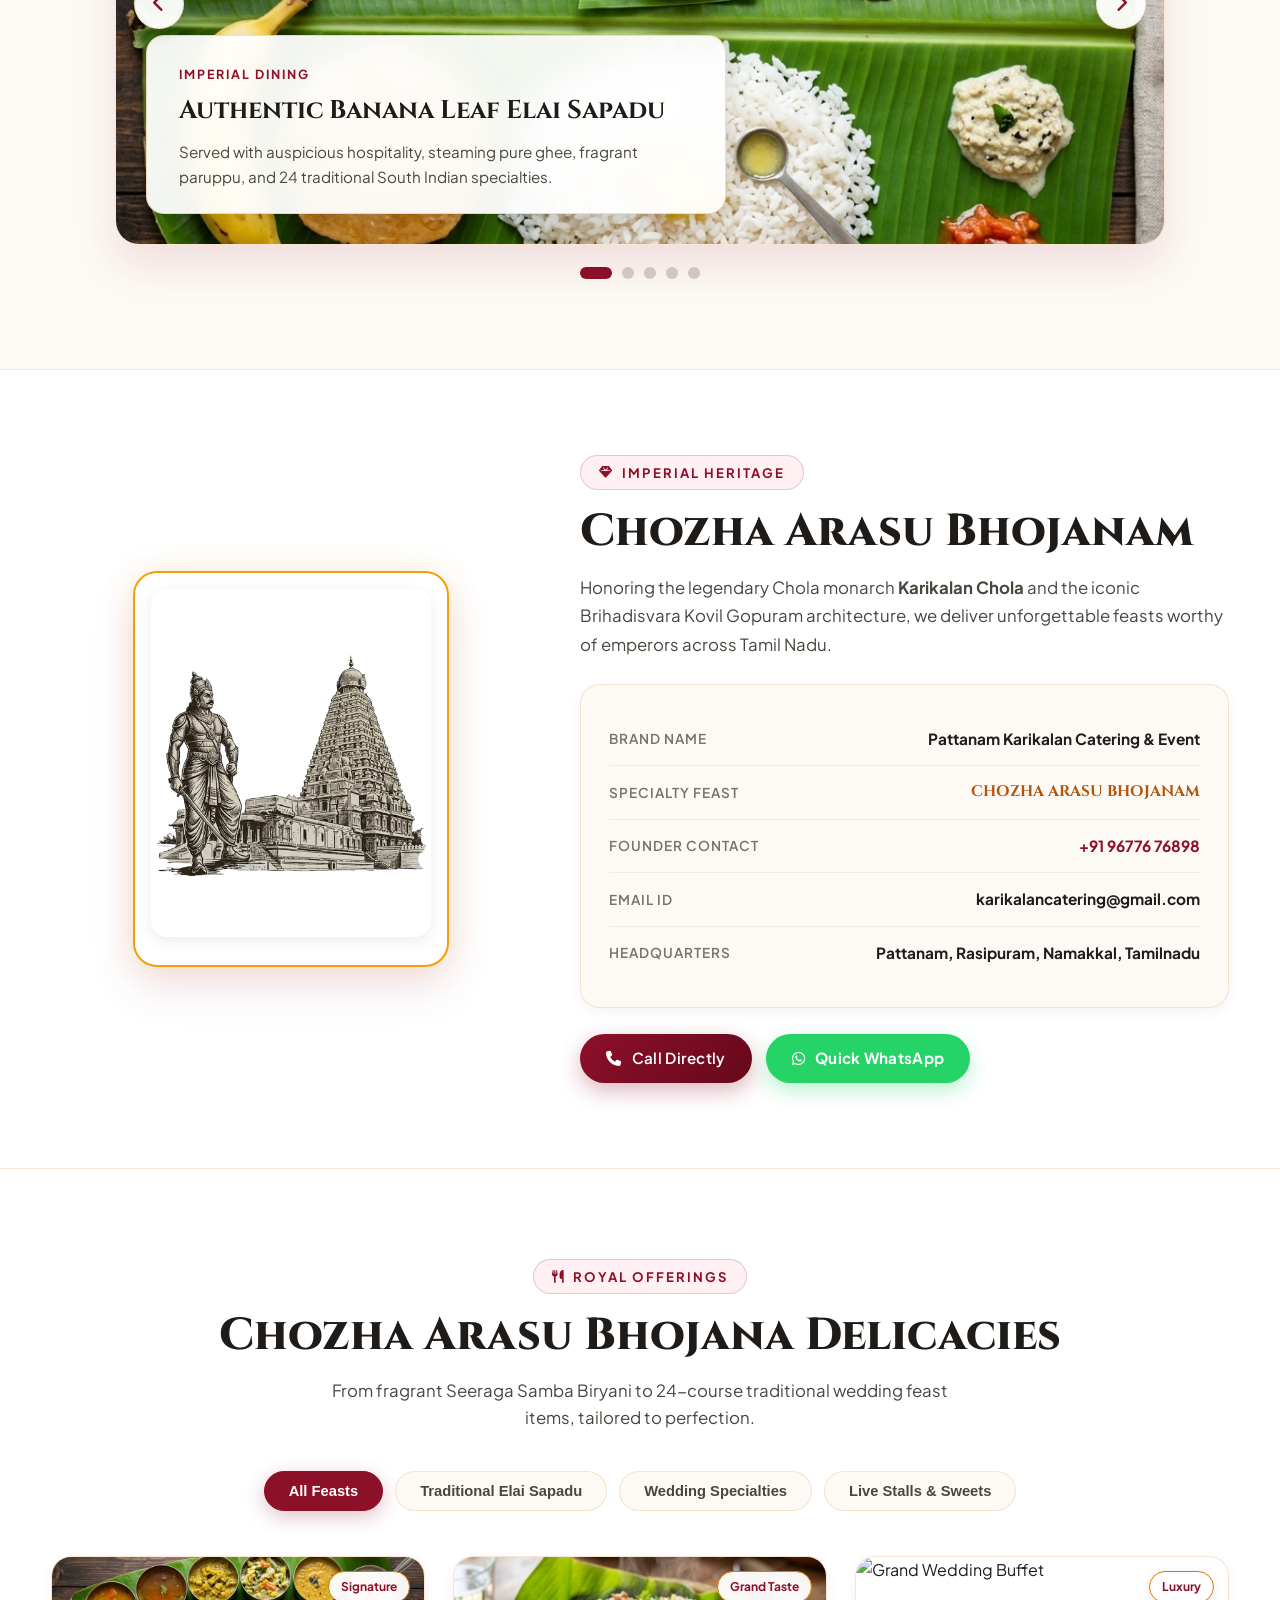
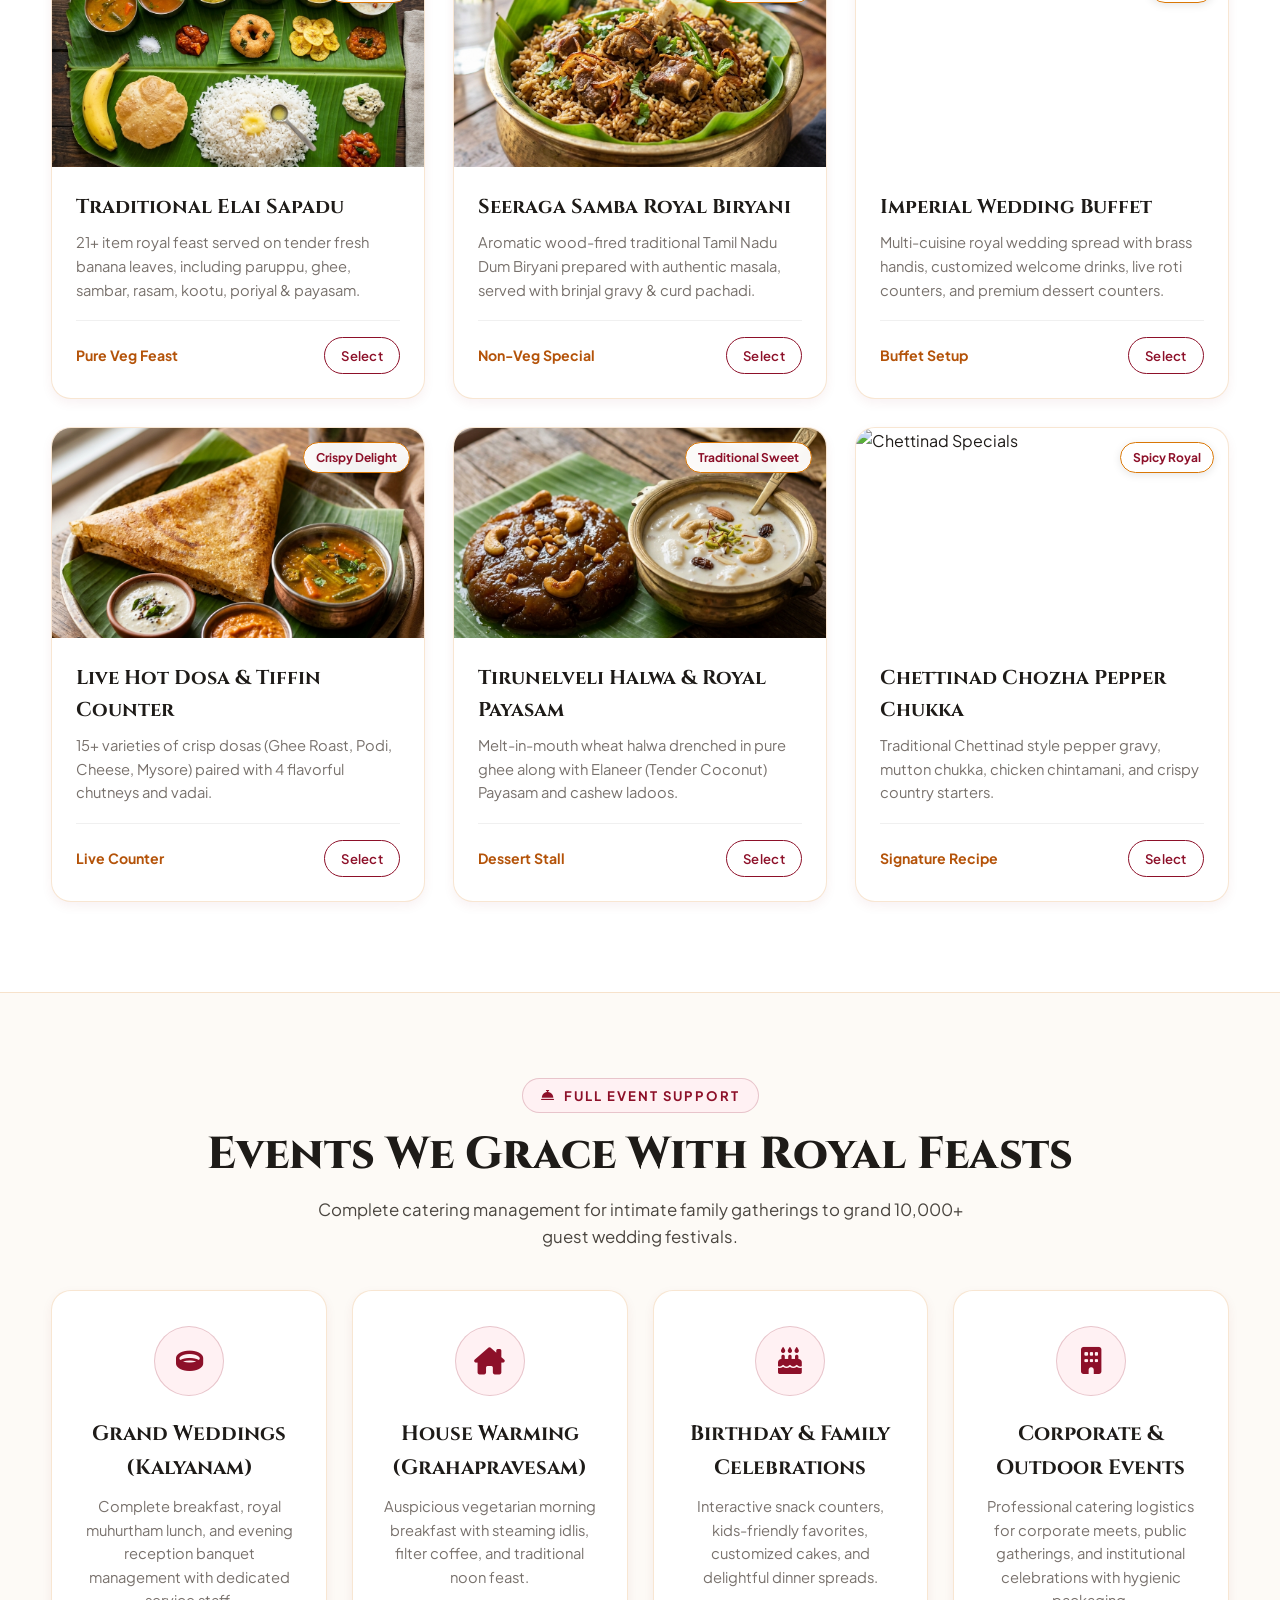
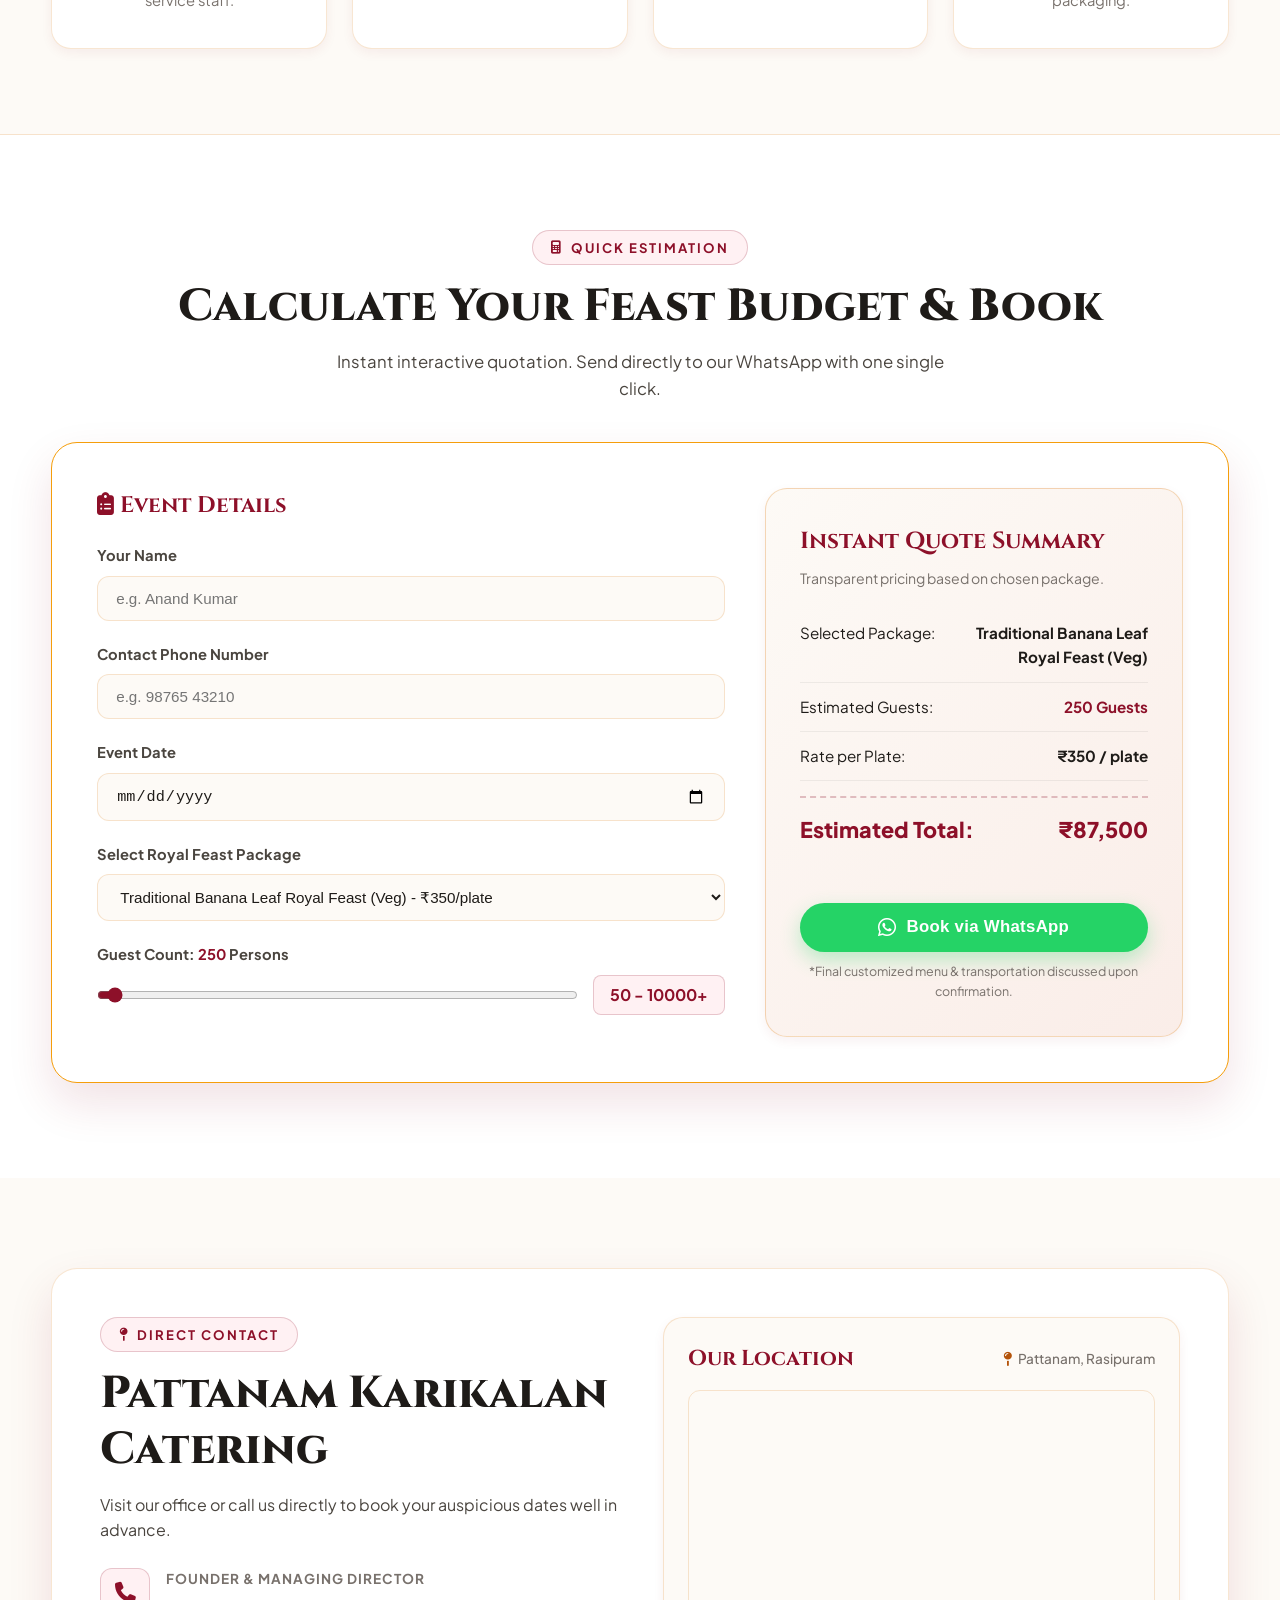
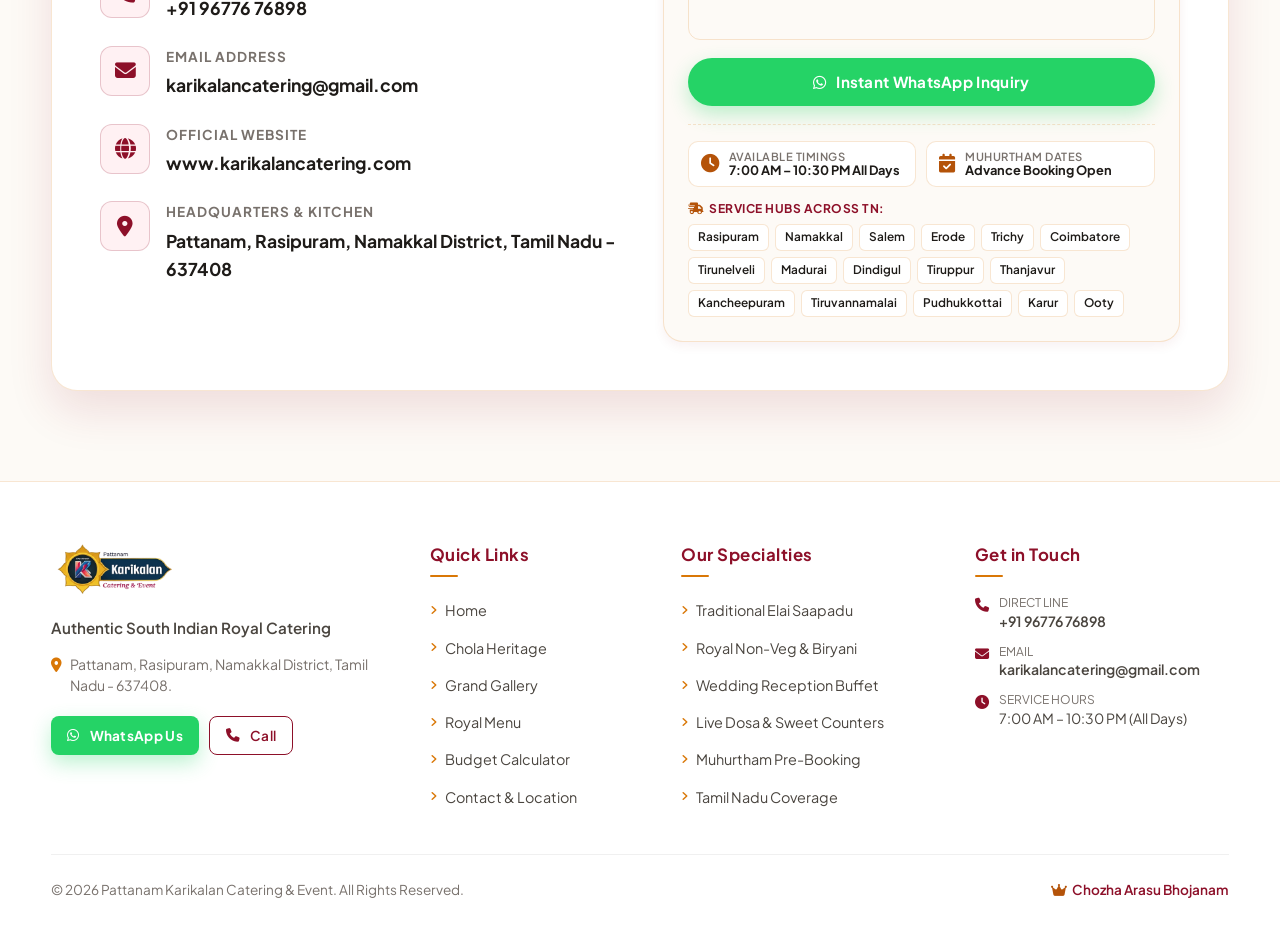
==== commit ed4706cd: "add map location footer quick links scroll to top" ====
--- a/index.html
+++ b/index.html
@@ -598,40 +598,83 @@
           </div>
         </div>
 
-        <div
-          style="display: flex; flex-direction: column; justify-content: center; background: var(--bg-secondary); border-radius: 20px; padding: 28px; border: 1px solid var(--border-light);">
-          <h3 class="font-royal text-maroon" style="font-size: 1.35rem; margin-bottom: 12px;">Service Locations Covered
-          </h3>
-          <p style="color: var(--text-muted); font-size: 0.95rem; margin-bottom: 20px;">
-            We offer premier wedding catering throughout Tamil Nadu:
-          </p>
-          <div style="display: flex; flex-wrap: wrap; gap: 8px; margin-bottom: 25px;">
-            <span
-              style="background: #ffffff; border: 1px solid var(--border-light); padding: 6px 14px; border-radius: 8px; font-size: 0.88rem; color: var(--text-primary); font-weight: 600;">Rasipuram</span>
-            <span
-              style="background: #ffffff; border: 1px solid var(--border-light); padding: 6px 14px; border-radius: 8px; font-size: 0.88rem; color: var(--text-primary); font-weight: 600;">Namakkal</span>
-            <span
-              style="background: #ffffff; border: 1px solid var(--border-light); padding: 6px 14px; border-radius: 8px; font-size: 0.88rem; color: var(--text-primary); font-weight: 600;">Salem</span>
-            <span
-              style="background: #ffffff; border: 1px solid var(--border-light); padding: 6px 14px; border-radius: 8px; font-size: 0.88rem; color: var(--text-primary); font-weight: 600;">Erode</span>
-            <span
-              style="background: #ffffff; border: 1px solid var(--border-light); padding: 6px 14px; border-radius: 8px; font-size: 0.88rem; color: var(--text-primary); font-weight: 600;">Trichy</span>
-            <span
-              style="background: #ffffff; border: 1px solid var(--border-light); padding: 6px 14px; border-radius: 8px; font-size: 0.88rem; color: var(--text-primary); font-weight: 600;">Coimbatore</span>
-            <span
-              style="background: #ffffff; border: 1px solid var(--border-light); padding: 6px 14px; border-radius: 8px; font-size: 0.88rem; color: var(--text-primary); font-weight: 600;">Chennai</span>
+        <div class="contact-map-card">
+          <div style="display: flex; justify-content: space-between; align-items: center; margin-bottom: 14px;">
+            <h3 class="font-royal text-maroon" style="font-size: 1.35rem; margin: 0;">Our Location</h3>
+            <span style="font-size: 0.85rem; color: var(--text-muted); font-weight: 500;">
+              <i class="fa-solid fa-map-pin text-gold" style="margin-right: 4px;"></i> Pattanam, Rasipuram
+            </span>
+          </div>
+
+          <!-- Google Maps Embed -->
+          <div class="contact-map-frame">
+            <iframe
+              title="Pattanam Karikalan Catering Location Map"
+              width="100%"
+              height="100%"
+              style="border: 0; display: block;"
+              loading="lazy"
+              allowfullscreen
+              referrerpolicy="no-referrer-when-downgrade"
+              src="https://maps.google.com/maps?q=Pattanam%2C%20Rasipuram%2C%20Namakkal%20District%2C%20Tamil%20Nadu%20637408&amp;t=&amp;z=14&amp;ie=UTF8&amp;iwloc=&amp;output=embed">
+            </iframe>
           </div>
 
           <a href="https://wa.me/919677676898?text=Hi%20Karikalan%20Catering,%20I%20am%20looking%20to%20book%20catering%20for%20an%20event."
             target="_blank" class="btn btn-whatsapp" style="width: 100%;">
             <i class="fa-brands fa-whatsapp"></i> Instant WhatsApp Inquiry
           </a>
+
+          <!-- Desktop Only: Fills space below WhatsApp button without touching mobile view -->
+          <div class="contact-desktop-filler">
+            <div class="contact-extra-grid">
+              <div class="contact-mini-badge">
+                <i class="fa-solid fa-clock text-gold"></i>
+                <div>
+                  <small>Available Timings</small>
+                  <span>7:00 AM – 10:30 PM All Days</span>
+                </div>
+              </div>
+              <div class="contact-mini-badge">
+                <i class="fa-solid fa-calendar-check text-gold"></i>
+                <div>
+                  <small>Muhurtham Dates</small>
+                  <span>Advance Booking Open</span>
+                </div>
+              </div>
+            </div>
+
+            <div class="contact-hubs-bar">
+              <span class="contact-hubs-title"><i class="fa-solid fa-truck-fast text-gold"></i> Service Hubs Across TN:</span>
+              <div class="contact-hubs-tags">
+                <span>Rasipuram</span>
+                <span>Namakkal</span>
+                <span>Salem</span>
+                <span>Erode</span>
+                <span>Trichy</span>
+                <span>Coimbatore</span>
+                <span>Tirunelveli</span>
+                <span>Madurai</span>
+                <span>Dindigul</span>
+                <span>Tiruppur</span>
+                <span>Thanjavur</span>
+                <span>Kancheepuram</span>
+                <span>Tiruvannamalai</span>
+                <span>Pudhukkottai</span>
+                <span>Karur</span>
+                <span>Ooty</span>
+              </div>
+            </div>
+          </div>
         </div>
       </div>
     </div>
   </section>
 
   <!-- Floating Action Buttons -->
+  <button id="scrollTopBtn" class="floating-btn scroll-top-btn" aria-label="Scroll to top" title="Scroll to top">
+    <i class="fa-solid fa-arrow-up"></i>
+  </button>
   <a href="https://wa.me/919677676898?text=Hello%20Karikalan%20Catering,%20I%20want%20to%20enquire%20for%20catering"
     class="floating-btn whatsapp-float" target="_blank" aria-label="Chat on WhatsApp">
     <i class="fa-brands fa-whatsapp"></i>
@@ -643,17 +686,89 @@
   <!-- Footer -->
   <footer class="footer">
     <div class="container">
-      <div style="display: flex; justify-content: center; margin-bottom: 16px;">
-        <img src="images/karikalan_logo.png" alt="Pattanam Karikalan Catering & Event"
-          style="height: 52px; object-fit: contain;">
-      </div>
-      <p style="color: var(--text-muted); font-size: 0.9rem; max-width: 500px; margin: 0 auto;">
-        Authentic South Indian Royal Catering<br>Pattanam, Rasipuram, Namakkal, Tamil Nadu.
-      </p>
-
+      <div class="footer-grid">
+        <!-- Left Side: Brand Logo & Information -->
+        <div class="footer-brand">
+          <a href="#home" style="display: inline-block;">
+            <img src="images/karikalan_logo.png" alt="Pattanam Karikalan Catering & Event" class="footer-brand-logo">
+          </a>
+          <p class="footer-brand-desc">
+            Authentic South Indian Royal Catering
+          </p>
+          <p class="footer-brand-address">
+            <i class="fa-solid fa-location-dot"></i>
+            <span>Pattanam, Rasipuram, Namakkal District, Tamil Nadu - 637408.</span>
+          </p>
+          <div style="display: flex; gap: 10px; margin-top: 6px; flex-wrap: wrap;">
+            <a href="https://wa.me/919677676898" target="_blank" class="btn btn-whatsapp"
+              style="padding: 8px 16px; font-size: 0.85rem; border-radius: 8px;">
+              <i class="fa-brands fa-whatsapp"></i> WhatsApp Us
+            </a>
+            <a href="tel:+919677676898" class="btn btn-outline"
+              style="padding: 8px 16px; font-size: 0.85rem; border-radius: 8px;">
+              <i class="fa-solid fa-phone"></i> Call
+            </a>
+          </div>
+        </div>
+
+        <!-- Right Side Column 1: Quick Navigation -->
+        <div class="footer-col">
+          <h4>Quick Links</h4>
+          <ul class="footer-links-list">
+            <li><a href="#home"><i class="fa-solid fa-angle-right"></i> Home</a></li>
+            <li><a href="#heritage"><i class="fa-solid fa-angle-right"></i> Chola Heritage</a></li>
+            <li><a href="#showcase"><i class="fa-solid fa-angle-right"></i> Grand Gallery</a></li>
+            <li><a href="#menu"><i class="fa-solid fa-angle-right"></i> Royal Menu</a></li>
+            <li><a href="#estimate"><i class="fa-solid fa-angle-right"></i> Budget Calculator</a></li>
+            <li><a href="#contact"><i class="fa-solid fa-angle-right"></i> Contact & Location</a></li>
+          </ul>
+        </div>
+
+        <!-- Right Side Column 2: Catering Specialties -->
+        <div class="footer-col">
+          <h4>Our Specialties</h4>
+          <ul class="footer-links-list">
+            <li><a href="#menu"><i class="fa-solid fa-angle-right"></i> Traditional Elai Saapadu</a></li>
+            <li><a href="#menu"><i class="fa-solid fa-angle-right"></i> Royal Non-Veg & Biryani</a></li>
+            <li><a href="#menu"><i class="fa-solid fa-angle-right"></i> Wedding Reception Buffet</a></li>
+            <li><a href="#menu"><i class="fa-solid fa-angle-right"></i> Live Dosa & Sweet Counters</a></li>
+            <li><a href="#estimate"><i class="fa-solid fa-angle-right"></i> Muhurtham Pre-Booking</a></li>
+            <li><a href="#contact"><i class="fa-solid fa-angle-right"></i> Tamil Nadu Coverage</a></li>
+          </ul>
+        </div>
+
+        <!-- Right Side Column 3: Contact & Hours -->
+        <div class="footer-col">
+          <h4>Get in Touch</h4>
+          <div class="footer-contact-item">
+            <i class="fa-solid fa-phone"></i>
+            <div>
+              <div style="font-size: 0.75rem; color: var(--text-muted); text-transform: uppercase;">Direct Line</div>
+              <a href="tel:+919677676898">+91 96776 76898</a>
+            </div>
+          </div>
+          <div class="footer-contact-item">
+            <i class="fa-solid fa-envelope"></i>
+            <div>
+              <div style="font-size: 0.75rem; color: var(--text-muted); text-transform: uppercase;">Email</div>
+              <a href="mailto:karikalancatering@gmail.com">karikalancatering@gmail.com</a>
+            </div>
+          </div>
+          <div class="footer-contact-item">
+            <i class="fa-solid fa-clock"></i>
+            <div>
+              <div style="font-size: 0.75rem; color: var(--text-muted); text-transform: uppercase;">Service Hours</div>
+              <span>7:00 AM – 10:30 PM (All Days)</span>
+            </div>
+          </div>
+        </div>
+      </div>
+
+      <!-- Copyright Bar -->
       <div class="footer-copy">
-        <p>&copy; 2026 Pattanam Karikalan Catering & Event.
-          <br> All Rights Reserved.
+        <p>&copy; 2026 Pattanam Karikalan Catering & Event. All Rights Reserved.</p>
+        <p style="color: var(--royal-maroon); font-weight: 600;">
+          <i class="fa-solid fa-crown text-gold" style="margin-right: 4px;"></i> Chozha Arasu Bhojanam
         </p>
       </div>
     </div>
--- a/css/style.css
+++ b/css/style.css
@@ -1118,6 +1118,109 @@
   color: var(--royal-maroon);
 }
 
+.contact-map-card {
+  display: flex;
+  flex-direction: column;
+  background: var(--bg-secondary);
+  border-radius: 20px;
+  padding: 24px;
+  border: 1px solid var(--border-light);
+  box-shadow: var(--shadow-sm);
+  height: 100%;
+}
+
+.contact-map-frame {
+  position: relative;
+  width: 100%;
+  height: 250px;
+  border-radius: 12px;
+  overflow: hidden;
+  border: 1px solid var(--border-light);
+  margin-bottom: 18px;
+}
+
+/* Desktop Only: Fills space below WhatsApp inquiry without affecting mobile */
+.contact-desktop-filler {
+  display: flex;
+  flex-direction: column;
+  gap: 12px;
+  margin-top: 18px;
+  padding-top: 16px;
+  border-top: 1px dashed var(--border-light);
+}
+
+.contact-extra-grid {
+  display: grid;
+  grid-template-columns: 1fr 1fr;
+  gap: 10px;
+}
+
+.contact-mini-badge {
+  display: flex;
+  align-items: center;
+  gap: 10px;
+  background: #ffffff;
+  padding: 8px 12px;
+  border-radius: 10px;
+  border: 1px solid var(--border-light);
+}
+
+.contact-mini-badge i {
+  font-size: 1.15rem;
+  flex-shrink: 0;
+}
+
+.contact-mini-badge small {
+  display: block;
+  font-size: 0.7rem;
+  color: var(--text-muted);
+  text-transform: uppercase;
+  font-weight: 600;
+  letter-spacing: 0.5px;
+  line-height: 1.1;
+}
+
+.contact-mini-badge span {
+  display: block;
+  font-size: 0.8rem;
+  font-weight: 700;
+  color: var(--text-primary);
+  line-height: 1.2;
+}
+
+.contact-hubs-bar {
+  display: flex;
+  flex-direction: column;
+  gap: 6px;
+}
+
+.contact-hubs-title {
+  font-size: 0.75rem;
+  font-weight: 700;
+  color: var(--royal-maroon);
+  text-transform: uppercase;
+  letter-spacing: 0.5px;
+  display: flex;
+  align-items: center;
+  gap: 6px;
+}
+
+.contact-hubs-tags {
+  display: flex;
+  flex-wrap: wrap;
+  gap: 6px;
+}
+
+.contact-hubs-tags span {
+  background: #ffffff;
+  border: 1px solid var(--border-light);
+  padding: 3px 9px;
+  border-radius: 6px;
+  font-size: 0.74rem;
+  color: var(--text-primary);
+  font-weight: 600;
+}
+
 /* Floating Action Buttons */
 .floating-btn {
   position: fixed;
@@ -1159,20 +1262,179 @@
   background: linear-gradient(135deg, var(--chola-gold-accent) 0%, var(--chola-gold-bright) 100%);
 }
 
-/* Footer (Clean Off-White) */
+/* Scroll To Top Button (Positioned directly above WhatsApp Float) */
+.scroll-top-btn {
+  right: 25px;
+  bottom: 90px;
+  background: var(--royal-maroon);
+  color: #ffffff;
+  border: 2px solid var(--chola-gold);
+  cursor: pointer;
+  opacity: 0;
+  visibility: hidden;
+  transform: translateY(15px);
+  transition: opacity 0.3s ease, transform 0.3s ease, visibility 0.3s ease, background 0.3s ease, border-color 0.3s ease, box-shadow 0.3s ease;
+  font-size: 1.25rem;
+  padding: 0;
+  outline: none;
+}
+
+.scroll-top-btn.visible {
+  opacity: 1;
+  visibility: visible;
+  transform: translateY(0);
+}
+
+.scroll-top-btn:hover {
+  background: var(--royal-maroon-dark);
+  color: var(--chola-gold-bright);
+  border-color: #ffffff;
+  transform: translateY(-4px);
+  box-shadow: 0 6px 20px rgba(141, 16, 41, 0.45);
+}
+
+/* Footer (Clean Off-White with Modern Multi-Column Grid) */
 .footer {
   background: #ffffff;
   border-top: 1px solid var(--border-light);
-  padding: 50px 0 25px;
-  text-align: center;
+  padding: 60px 0 28px;
+}
+
+.footer-grid {
+  display: grid;
+  grid-template-columns: 1.6fr 1fr 1.2fr 1.2fr;
+  gap: 40px;
+  align-items: start;
+}
+
+.footer-brand {
+  display: flex;
+  flex-direction: column;
+  gap: 14px;
+}
+
+.footer-brand-logo {
+  height: 54px;
+  object-fit: contain;
+  align-self: flex-start;
+}
+
+.footer-brand-desc {
+  color: var(--text-secondary);
+  font-size: 0.95rem;
+  font-weight: 600;
+  line-height: 1.5;
+  margin: 0;
+}
+
+.footer-brand-address {
+  color: var(--text-muted);
+  font-size: 0.88rem;
+  line-height: 1.5;
+  display: flex;
+  align-items: flex-start;
+  gap: 8px;
+  margin: 0;
+}
+
+.footer-brand-address i {
+  color: var(--chola-gold);
+  margin-top: 4px;
+  flex-shrink: 0;
+}
+
+.footer-col h4 {
+  font-family: var(--font-royal);
+  font-size: 1.05rem;
+  color: var(--royal-maroon);
+  letter-spacing: 0.5px;
+  margin-bottom: 18px;
+  position: relative;
+  padding-bottom: 8px;
+}
+
+.footer-col h4::after {
+  content: '';
+  position: absolute;
+  left: 0;
+  bottom: 0;
+  width: 28px;
+  height: 2px;
+  background: var(--chola-gold);
+  border-radius: 2px;
+}
+
+.footer-links-list {
+  list-style: none;
+  padding: 0;
+  margin: 0;
+  display: flex;
+  flex-direction: column;
+  gap: 10px;
+}
+
+.footer-links-list li a {
+  color: var(--text-secondary);
+  font-size: 0.9rem;
+  text-decoration: none;
+  transition: var(--transition);
+  display: inline-flex;
+  align-items: center;
+  gap: 8px;
+}
+
+.footer-links-list li a:hover {
+  color: var(--royal-maroon);
+  transform: translateX(4px);
+}
+
+.footer-links-list li a i {
+  font-size: 0.72rem;
+  color: var(--chola-gold);
+}
+
+.footer-contact-item {
+  display: flex;
+  align-items: flex-start;
+  gap: 10px;
+  color: var(--text-secondary);
+  font-size: 0.88rem;
+  margin-bottom: 12px;
+  line-height: 1.4;
+}
+
+.footer-contact-item i {
+  color: var(--royal-maroon);
+  margin-top: 3px;
+  flex-shrink: 0;
+}
+
+.footer-contact-item a {
+  color: var(--text-secondary);
+  text-decoration: none;
+  font-weight: 600;
+  transition: var(--transition);
+}
+
+.footer-contact-item a:hover {
+  color: var(--royal-maroon);
 }
 
 .footer-copy {
-  margin-top: 30px;
-  padding-top: 20px;
+  margin-top: 45px;
+  padding-top: 24px;
   border-top: 1px solid rgba(0, 0, 0, 0.06);
   color: var(--text-muted);
   font-size: 0.85rem;
+  display: flex;
+  justify-content: space-between;
+  align-items: center;
+  flex-wrap: wrap;
+  gap: 12px;
+}
+
+.footer-copy p {
+  margin: 0;
 }
 
 /* Responsive Media Queries */
@@ -1182,6 +1444,20 @@
   .contact-card-main,
   .heritage-grid {
     grid-template-columns: 1fr;
+  }
+
+  .footer-grid {
+    grid-template-columns: 1fr 1fr;
+    gap: 36px;
+  }
+
+  .contact-desktop-filler {
+    display: none !important;
+  }
+
+  .contact-map-frame {
+    height: 260px;
+    margin-bottom: 20px;
   }
 
   .nav-links {
@@ -1316,7 +1592,7 @@
   }
 
   .board-img-display {
-    max-width: 220px;`
+    max-width: 220px;
   }
 
   .carousel-btn.prev {
@@ -1326,6 +1602,17 @@
   .carousel-btn.next {
     right: -18px;
   }
+
+  .footer-grid {
+    grid-template-columns: 1fr;
+    gap: 32px;
+  }
+
+  .footer-copy {
+    flex-direction: column;
+    text-align: center;
+    gap: 10px;
+  }
 }
 
 body.no-scroll {
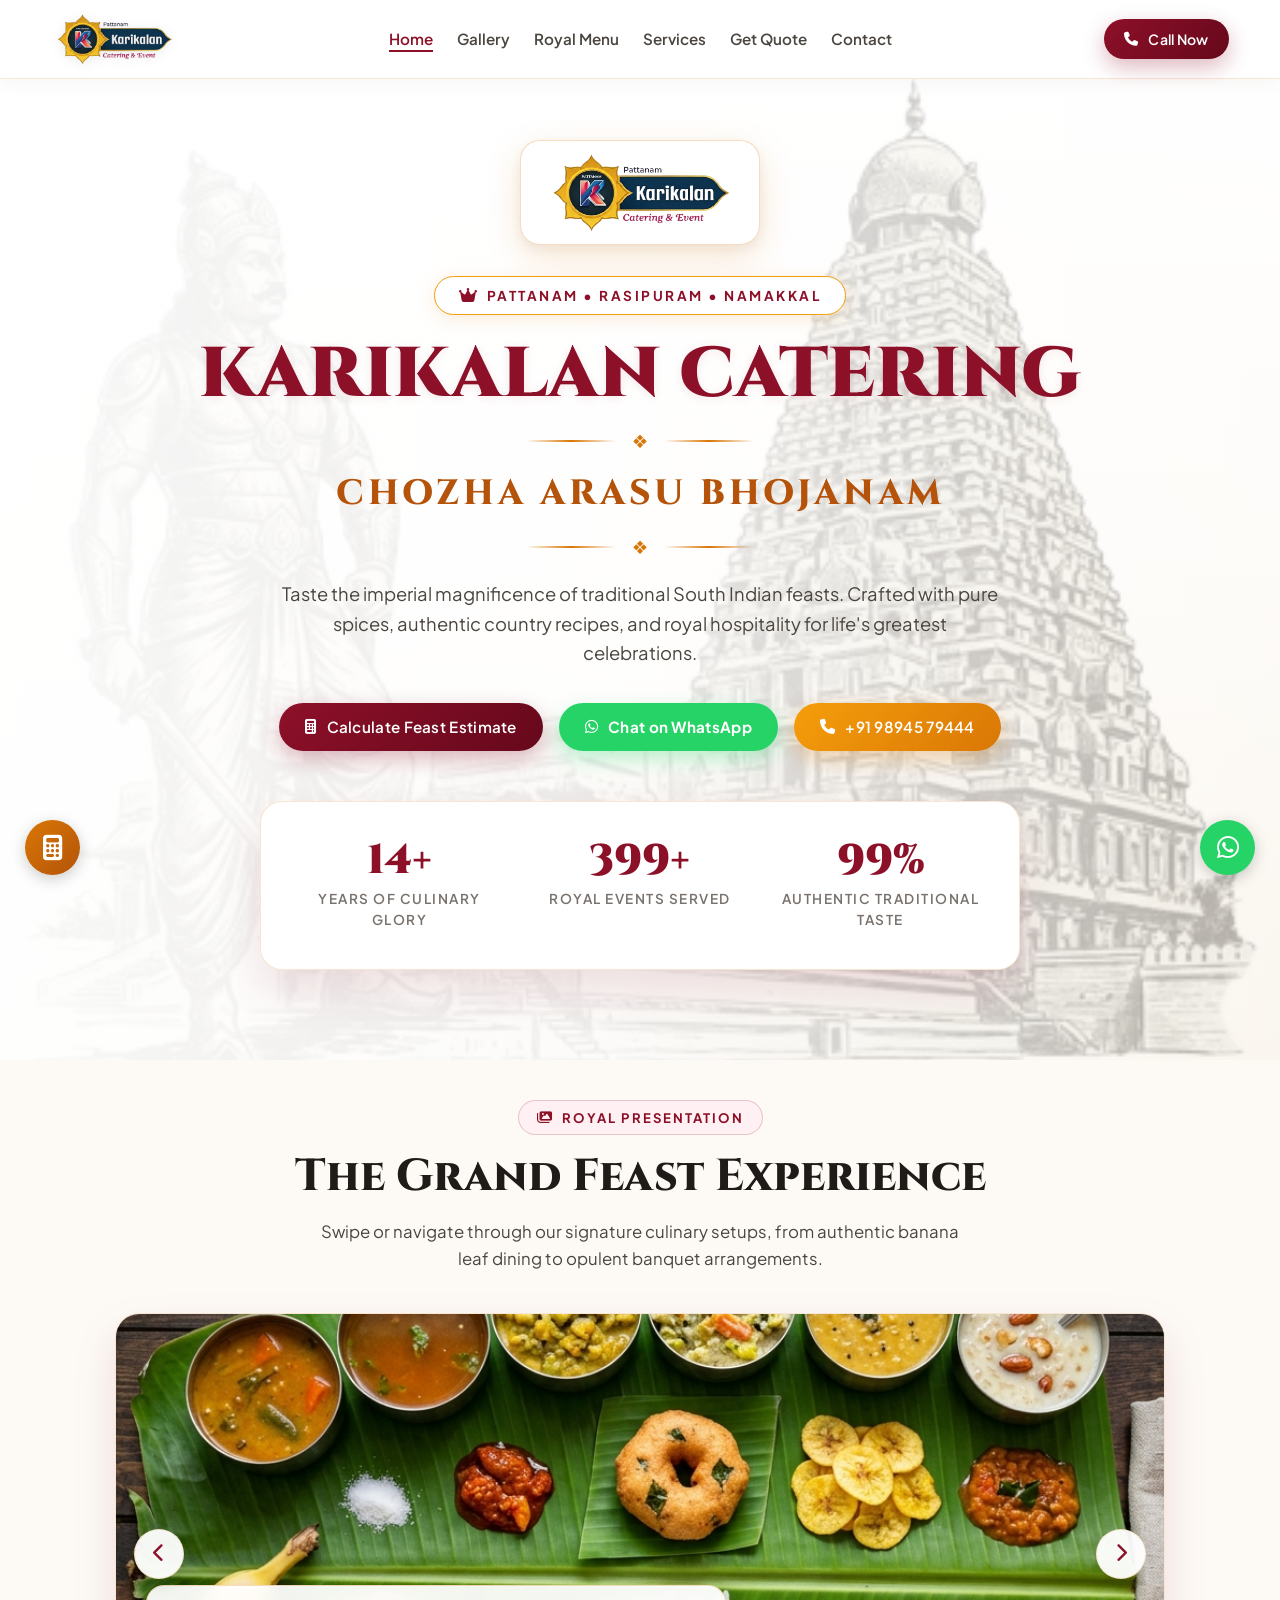
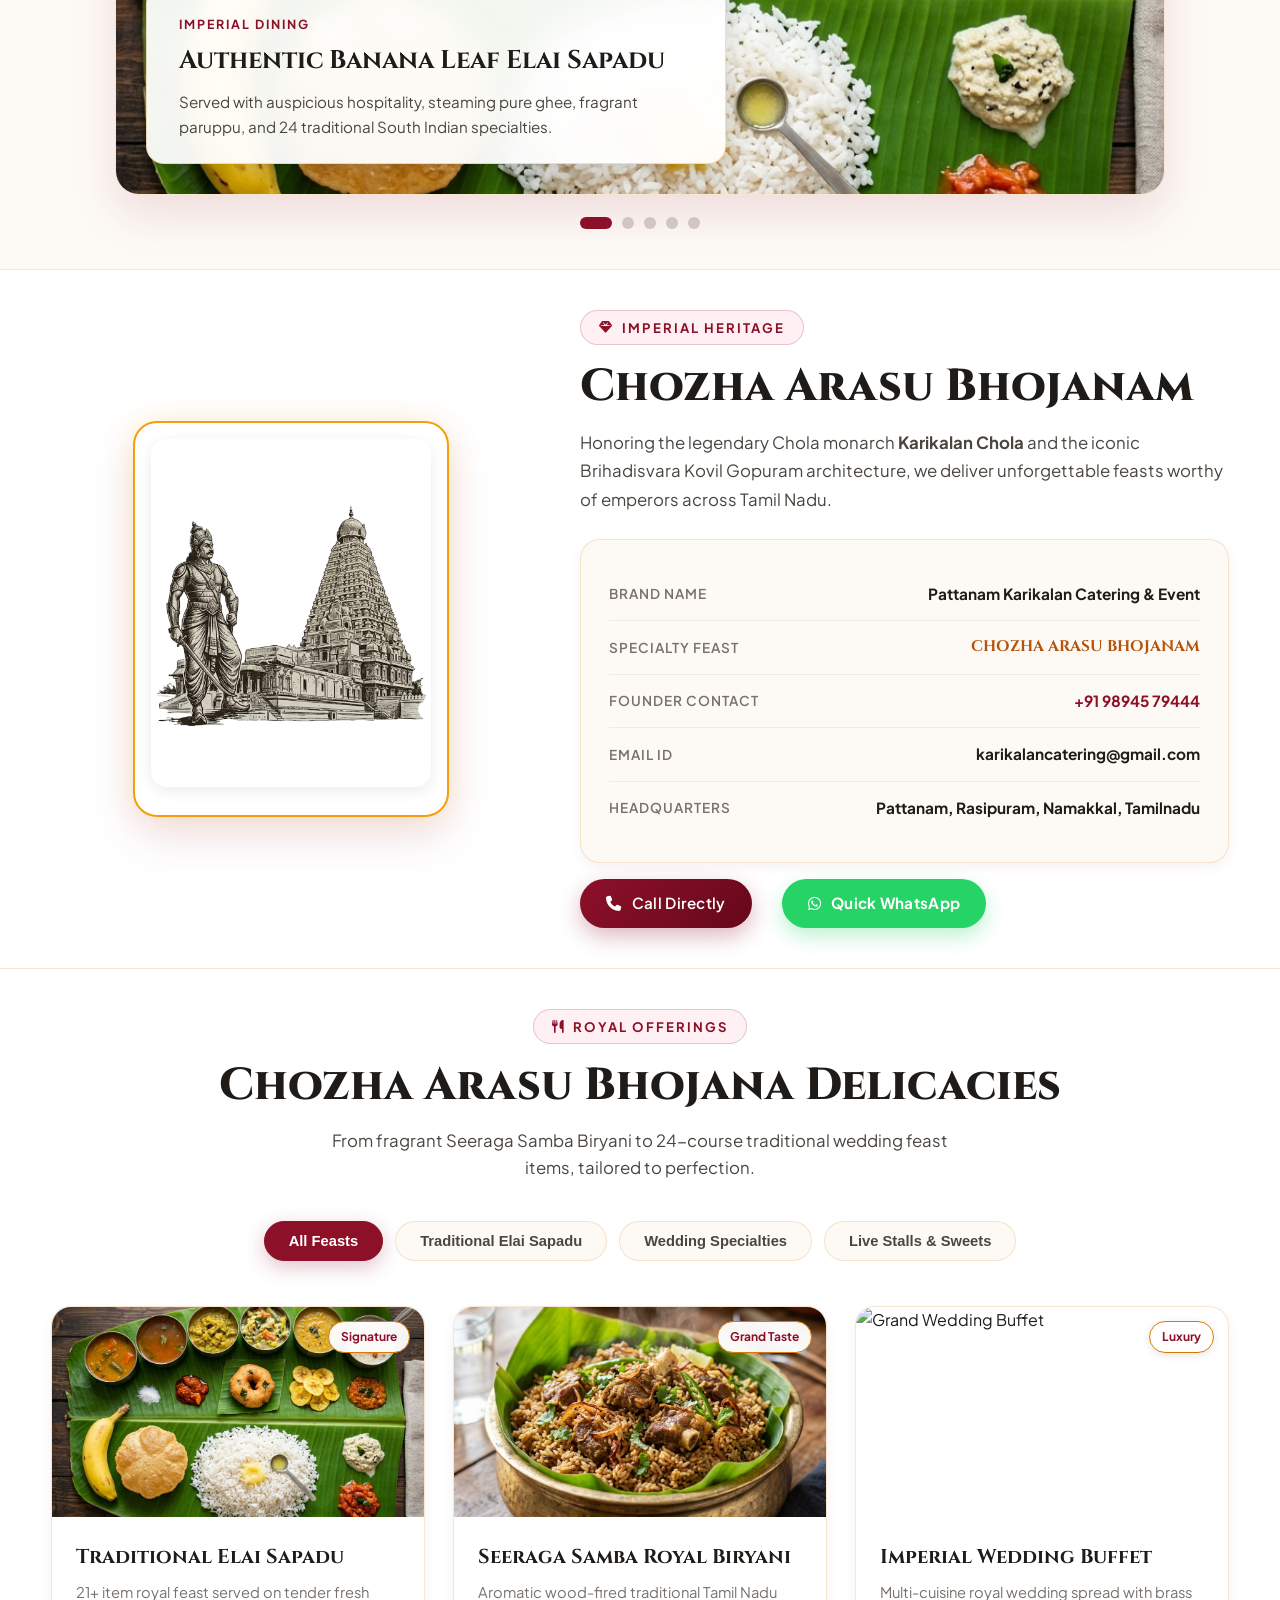
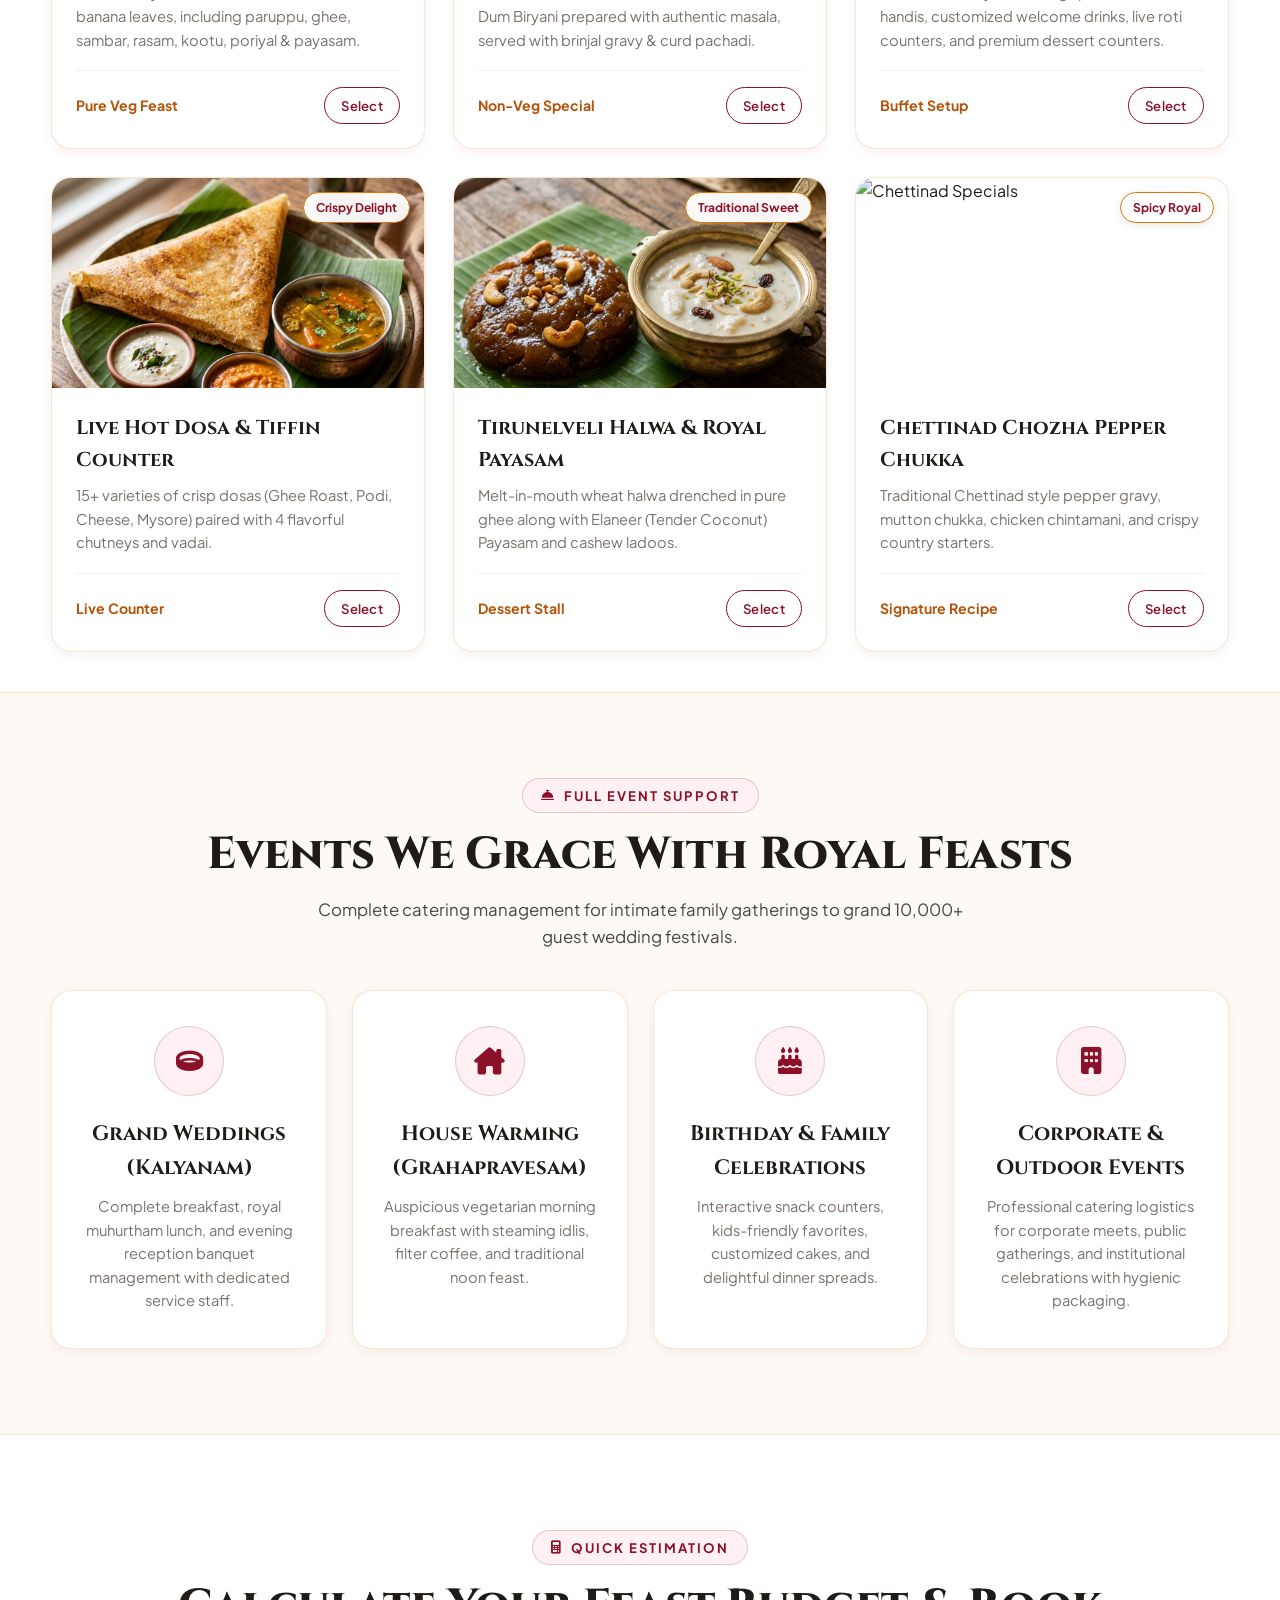
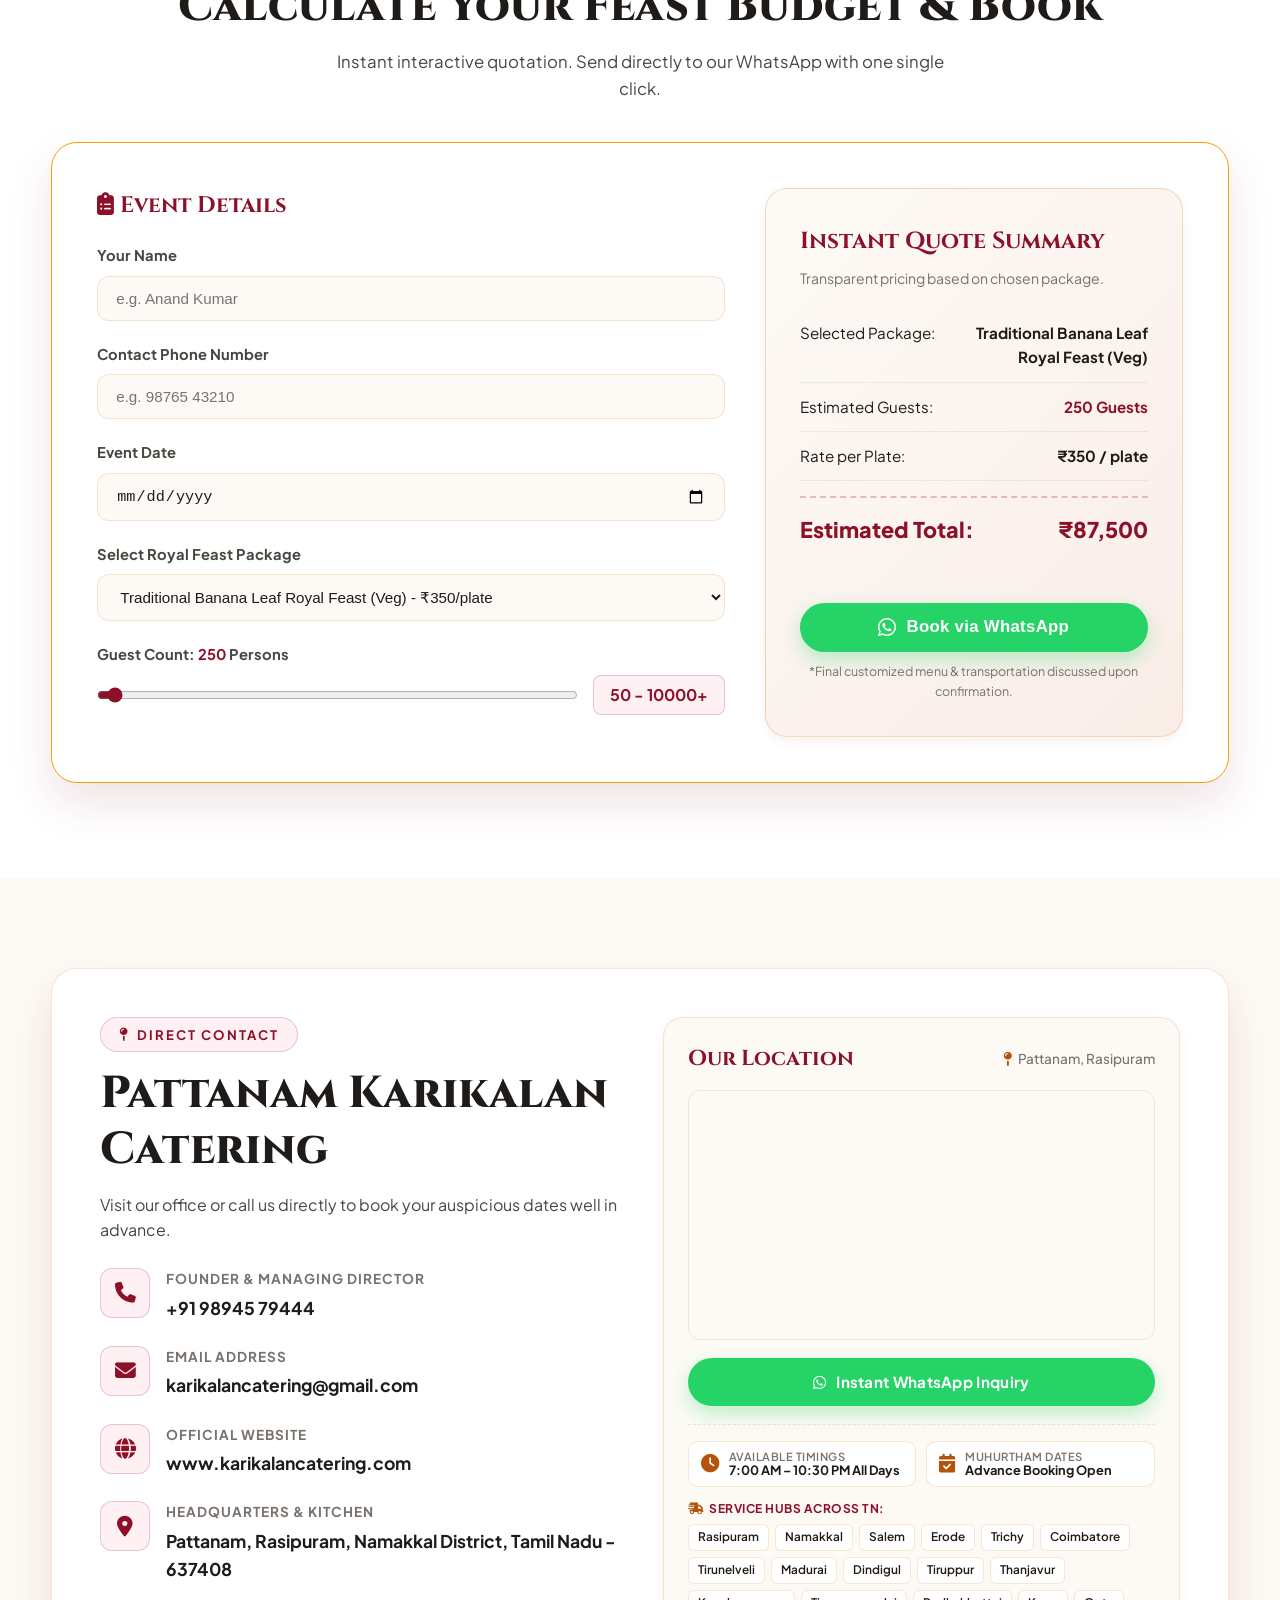
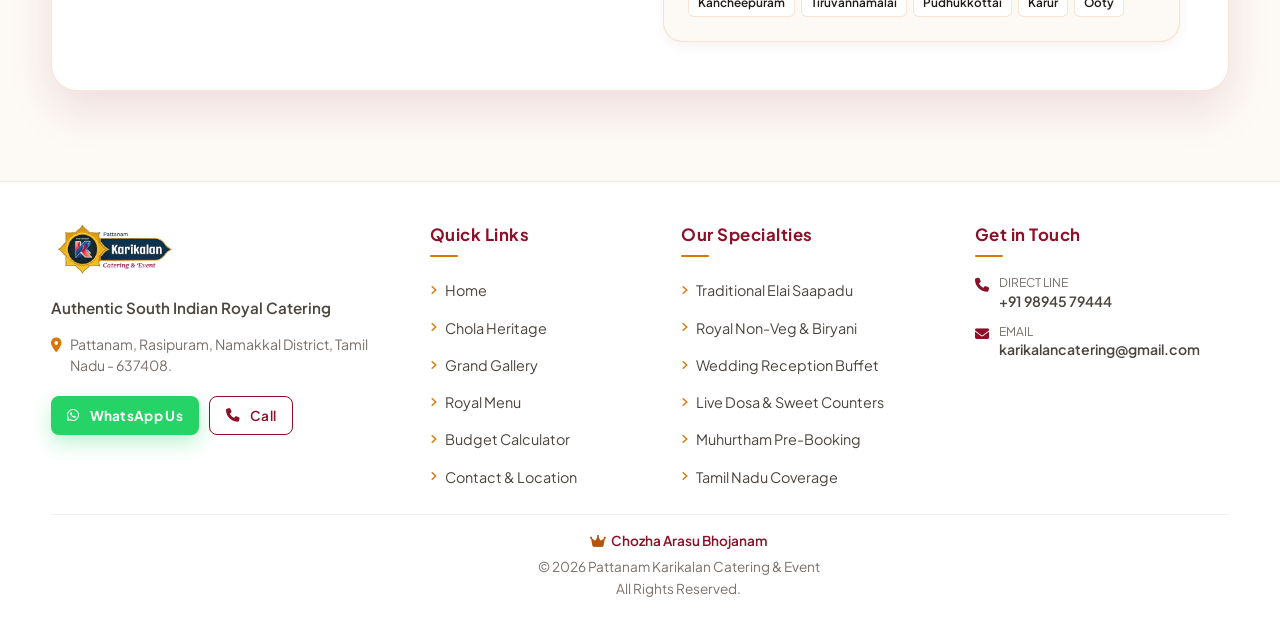
==== commit 0bf9507d: "default" ====
--- a/index.html
+++ b/index.html
@@ -6,7 +6,7 @@
   <meta name="viewport" content="width=device-width, initial-scale=1.0">
   <title>Pattanam Karikalan Catering & Event | Chozha Arasu Bhojanam</title>
   <meta name="description"
-    content="Pattanam Karikalan Catering & Event - Authentic Chozha Arasu Bhojanam. Founder & Managing Director: +91 96776 76898. Pattanam, Rasipuram, Namakkal, Tamil Nadu.">
+    content="Pattanam Karikalan Catering & Event - Authentic Chozha Arasu Bhojanam. Founder & Managing Director: +91 98945 79444. Pattanam, Rasipuram, Namakkal, Tamil Nadu.">
 
   <!-- Google Fonts: Royal serif & clean sans -->
   <link rel="preconnect" href="https://fonts.googleapis.com">
@@ -46,7 +46,7 @@
       </ul>
 
       <div class="nav-actions">
-        <a href="tel:+919677676898" class="btn btn-primary" style="padding: 9px 20px; font-size: 0.88rem;">
+        <a href="tel:+919894579444" class="btn btn-primary" style="padding: 9px 20px; font-size: 0.88rem;">
           <i class="fa-solid fa-phone"></i> Call Now
         </a>
       </div>
@@ -94,12 +94,12 @@
         <a href="#estimate" class="btn btn-primary">
           <i class="fa-solid fa-calculator"></i> Calculate Feast Estimate
         </a>
-        <a href="https://wa.me/919677676898?text=Hello%20Pattanam%20Karikalan%20Catering,%20I%20would%20like%20to%20enquire%20for%20catering%20services"
+        <a href="https://wa.me/919894579444?text=Hello%20Pattanam%20Karikalan%20Catering,%20I%20would%20like%20to%20enquire%20for%20catering%20services"
           target="_blank" class="btn btn-whatsapp">
           <i class="fa-brands fa-whatsapp"></i> Chat on WhatsApp
         </a>
-        <a href="tel:+919677676898" class="btn btn-secondary">
-          <i class="fa-solid fa-phone"></i> +91 96776 76898
+        <a href="tel:+919894579444" class="btn btn-secondary">
+          <i class="fa-solid fa-phone"></i> +91 98945 79444
         </a>
       </div>
 
@@ -253,8 +253,8 @@
           </div>
           <div class="detail-row">
             <span class="detail-label">Founder Contact</span>
-            <span class="detail-value"><a href="tel:+919677676898"
-                style="color: var(--royal-maroon); text-decoration: none;">+91 96776 76898</a></span>
+            <span class="detail-value"><a href="tel:+919894579444"
+                style="color: var(--royal-maroon); text-decoration: none;">+91 98945 79444</a></span>
           </div>
           <div class="detail-row">
             <span class="detail-label">Email ID</span>
@@ -267,11 +267,11 @@
           </div>
         </div>
 
-        <div style="margin-top: 26px; display: flex; gap: 14px; flex-wrap: nowrap;">
-          <a href="tel:+919677676898" class="btn btn-primary">
+        <div style="margin-top: 16px; display: flex; gap: 30px; flex-wrap: nowrap;">
+          <a href="tel:+919894579444" class="btn btn-primary">
             <i class="fa-solid fa-phone"></i> Call Directly
           </a>
-          <a href="https://wa.me/919677676898" target="_blank" class="btn btn-whatsapp">
+          <a href="https://wa.me/919894579444" target="_blank" class="btn btn-whatsapp">
             <i class="fa-brands fa-whatsapp"></i> Quick WhatsApp
           </a>
         </div>
@@ -569,7 +569,7 @@
             <div class="contact-icon"><i class="fa-solid fa-phone"></i></div>
             <div>
               <h5>Founder & Managing Director</h5>
-              <a href="tel:+919677676898">+91 96776 76898</a>
+              <a href="tel:+919894579444">+91 98945 79444</a>
             </div>
           </div>
 
@@ -608,19 +608,14 @@
 
           <!-- Google Maps Embed -->
           <div class="contact-map-frame">
-            <iframe
-              title="Pattanam Karikalan Catering Location Map"
-              width="100%"
-              height="100%"
-              style="border: 0; display: block;"
-              loading="lazy"
-              allowfullscreen
+            <iframe title="Pattanam Karikalan Catering Location Map" width="100%" height="100%"
+              style="border: 0; display: block;" loading="lazy" allowfullscreen
               referrerpolicy="no-referrer-when-downgrade"
               src="https://maps.google.com/maps?q=Pattanam%2C%20Rasipuram%2C%20Namakkal%20District%2C%20Tamil%20Nadu%20637408&amp;t=&amp;z=14&amp;ie=UTF8&amp;iwloc=&amp;output=embed">
             </iframe>
           </div>
 
-          <a href="https://wa.me/919677676898?text=Hi%20Karikalan%20Catering,%20I%20am%20looking%20to%20book%20catering%20for%20an%20event."
+          <a href="https://wa.me/919894579444?text=Hi%20Karikalan%20Catering,%20I%20am%20looking%20to%20book%20catering%20for%20an%20event."
             target="_blank" class="btn btn-whatsapp" style="width: 100%;">
             <i class="fa-brands fa-whatsapp"></i> Instant WhatsApp Inquiry
           </a>
@@ -645,7 +640,8 @@
             </div>
 
             <div class="contact-hubs-bar">
-              <span class="contact-hubs-title"><i class="fa-solid fa-truck-fast text-gold"></i> Service Hubs Across TN:</span>
+              <span class="contact-hubs-title"><i class="fa-solid fa-truck-fast text-gold"></i> Service Hubs Across
+                TN:</span>
               <div class="contact-hubs-tags">
                 <span>Rasipuram</span>
                 <span>Namakkal</span>
@@ -675,7 +671,7 @@
   <button id="scrollTopBtn" class="floating-btn scroll-top-btn" aria-label="Scroll to top" title="Scroll to top">
     <i class="fa-solid fa-arrow-up"></i>
   </button>
-  <a href="https://wa.me/919677676898?text=Hello%20Karikalan%20Catering,%20I%20want%20to%20enquire%20for%20catering"
+  <a href="https://wa.me/919894579444?text=Hello%20Karikalan%20Catering,%20I%20want%20to%20enquire%20for%20catering"
     class="floating-btn whatsapp-float" target="_blank" aria-label="Chat on WhatsApp">
     <i class="fa-brands fa-whatsapp"></i>
   </a>
@@ -700,11 +696,11 @@
             <span>Pattanam, Rasipuram, Namakkal District, Tamil Nadu - 637408.</span>
           </p>
           <div style="display: flex; gap: 10px; margin-top: 6px; flex-wrap: wrap;">
-            <a href="https://wa.me/919677676898" target="_blank" class="btn btn-whatsapp"
+            <a href="https://wa.me/919894579444" target="_blank" class="btn btn-whatsapp"
               style="padding: 8px 16px; font-size: 0.85rem; border-radius: 8px;">
               <i class="fa-brands fa-whatsapp"></i> WhatsApp Us
             </a>
-            <a href="tel:+919677676898" class="btn btn-outline"
+            <a href="tel:+919894579444" class="btn btn-outline"
               style="padding: 8px 16px; font-size: 0.85rem; border-radius: 8px;">
               <i class="fa-solid fa-phone"></i> Call
             </a>
@@ -744,7 +740,7 @@
             <i class="fa-solid fa-phone"></i>
             <div>
               <div style="font-size: 0.75rem; color: var(--text-muted); text-transform: uppercase;">Direct Line</div>
-              <a href="tel:+919677676898">+91 96776 76898</a>
+              <a href="tel:+919894579444">+91 98945 79444</a>
             </div>
           </div>
           <div class="footer-contact-item">
@@ -754,22 +750,17 @@
               <a href="mailto:karikalancatering@gmail.com">karikalancatering@gmail.com</a>
             </div>
           </div>
-          <div class="footer-contact-item">
-            <i class="fa-solid fa-clock"></i>
-            <div>
-              <div style="font-size: 0.75rem; color: var(--text-muted); text-transform: uppercase;">Service Hours</div>
-              <span>7:00 AM – 10:30 PM (All Days)</span>
-            </div>
-          </div>
+
+
         </div>
       </div>
 
       <!-- Copyright Bar -->
       <div class="footer-copy">
-        <p>&copy; 2026 Pattanam Karikalan Catering & Event. All Rights Reserved.</p>
         <p style="color: var(--royal-maroon); font-weight: 600;">
           <i class="fa-solid fa-crown text-gold" style="margin-right: 4px;"></i> Chozha Arasu Bhojanam
         </p>
+        <p>&copy; 2026 Pattanam Karikalan Catering & Event <br>All Rights Reserved.</p>
       </div>
     </div>
   </footer>
--- a/css/style.css
+++ b/css/style.css
@@ -510,7 +510,7 @@
 
 /* Interactive Food Carousel Section */
 .carousel-section {
-  padding: 90px 0;
+  padding: 40px 0;
   background: var(--bg-secondary);
   position: relative;
 }
@@ -662,7 +662,7 @@
   background: #ffffff;
   border-top: 1px solid var(--border-light);
   border-bottom: 1px solid var(--border-light);
-  padding: 85px 0;
+  padding: 40px 0;
 }
 
 @media(max-width:768px) {
@@ -767,7 +767,7 @@
 
 /* Menu & Feast Section (White Cards) */
 .menu-section {
-  padding: 90px 0;
+  padding: 40px 0;
   background: #ffffff;
   position: relative;
 }
@@ -1297,7 +1297,7 @@
 .footer {
   background: #ffffff;
   border-top: 1px solid var(--border-light);
-  padding: 60px 0 28px;
+  padding: 40px 0 28px;
 }
 
 .footer-grid {
@@ -1421,20 +1421,28 @@
 }
 
 .footer-copy {
-  margin-top: 45px;
-  padding-top: 24px;
+  margin-top: 25px;
+  padding-top: 15px;
   border-top: 1px solid rgba(0, 0, 0, 0.06);
   color: var(--text-muted);
   font-size: 0.85rem;
-  display: flex;
-  justify-content: space-between;
+  display: grid;
+  justify-content: space-around;
   align-items: center;
   flex-wrap: wrap;
-  gap: 12px;
+  gap: 5px;
 }
 
 .footer-copy p {
   margin: 0;
+  text-align: center;
+  margin-left: 77px;
+}
+
+@media (max-width: 768px) {
+  .footer-copy p {
+    margin-left: 35px;
+  }
 }
 
 /* Responsive Media Queries */
@@ -1611,7 +1619,8 @@
   .footer-copy {
     flex-direction: column;
     text-align: center;
-    gap: 10px;
+    gap: 0px;
+    margin-left: -27px;
   }
 }
 
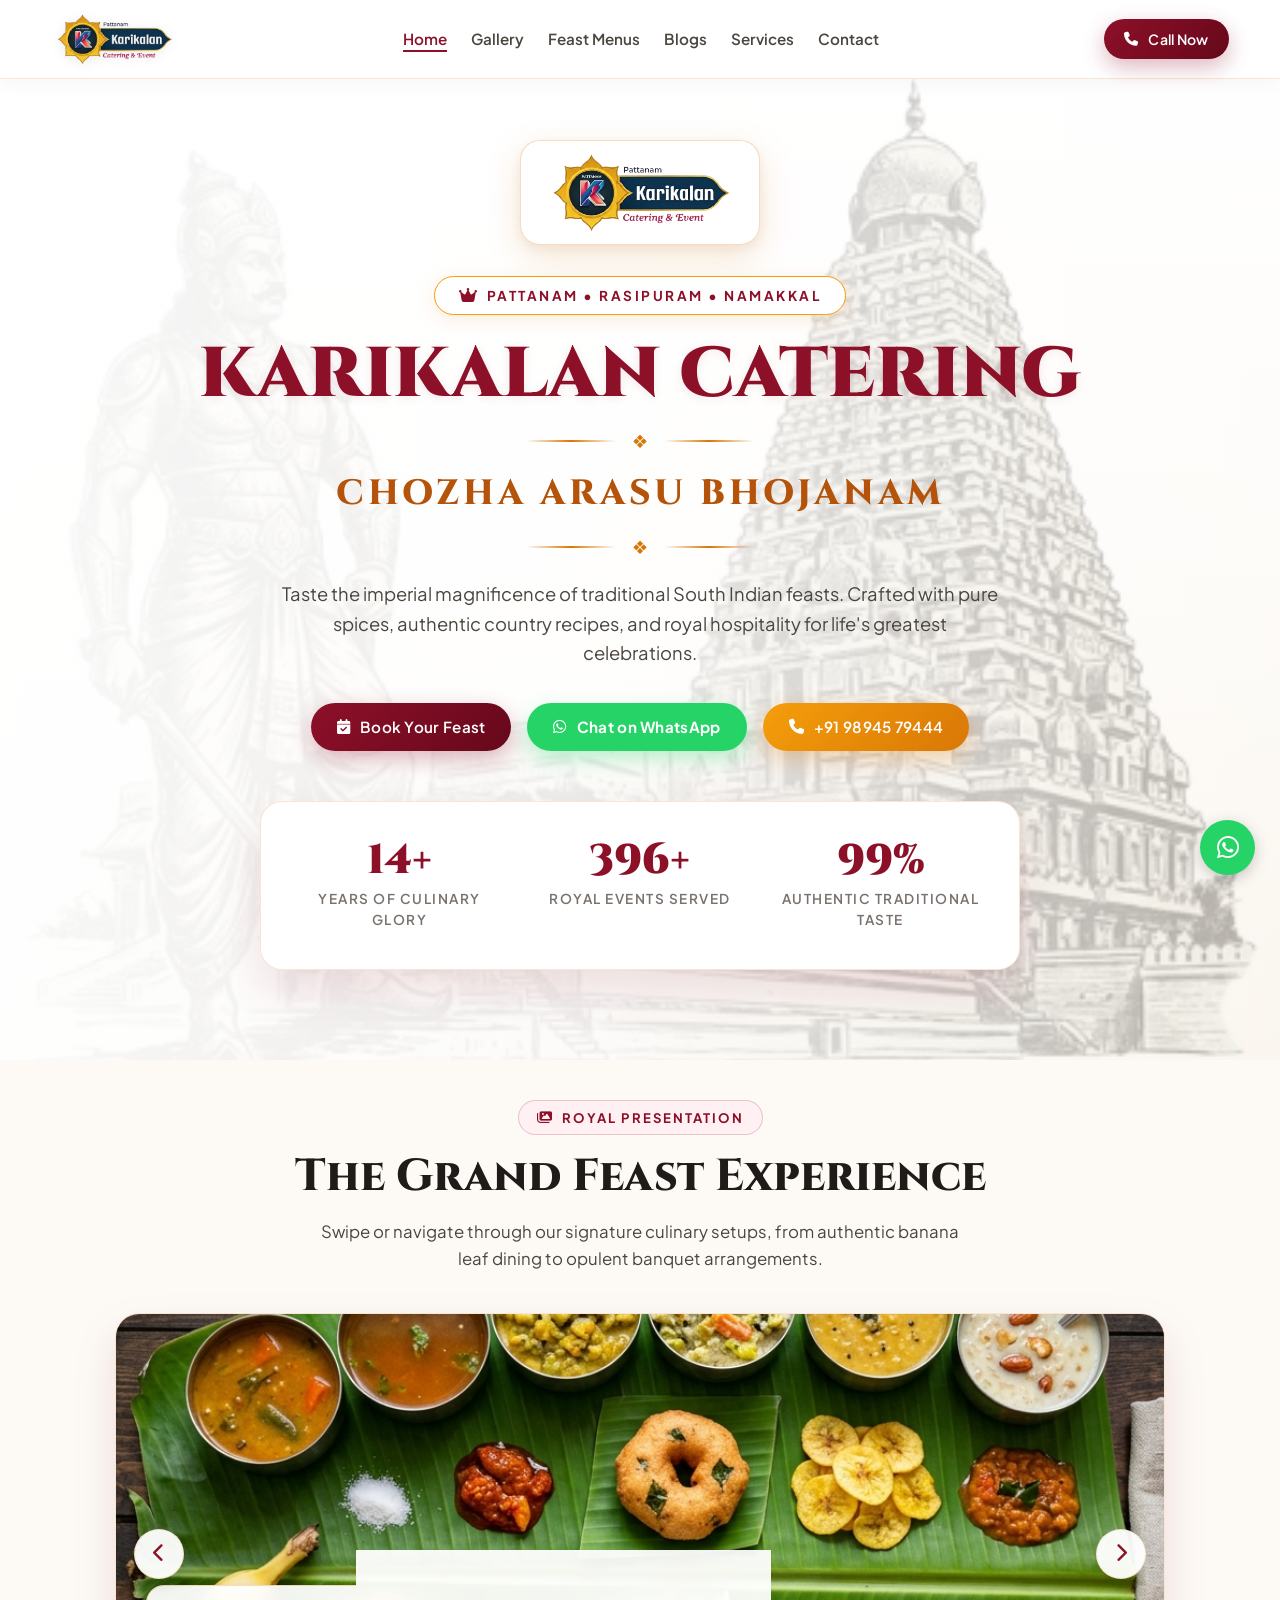
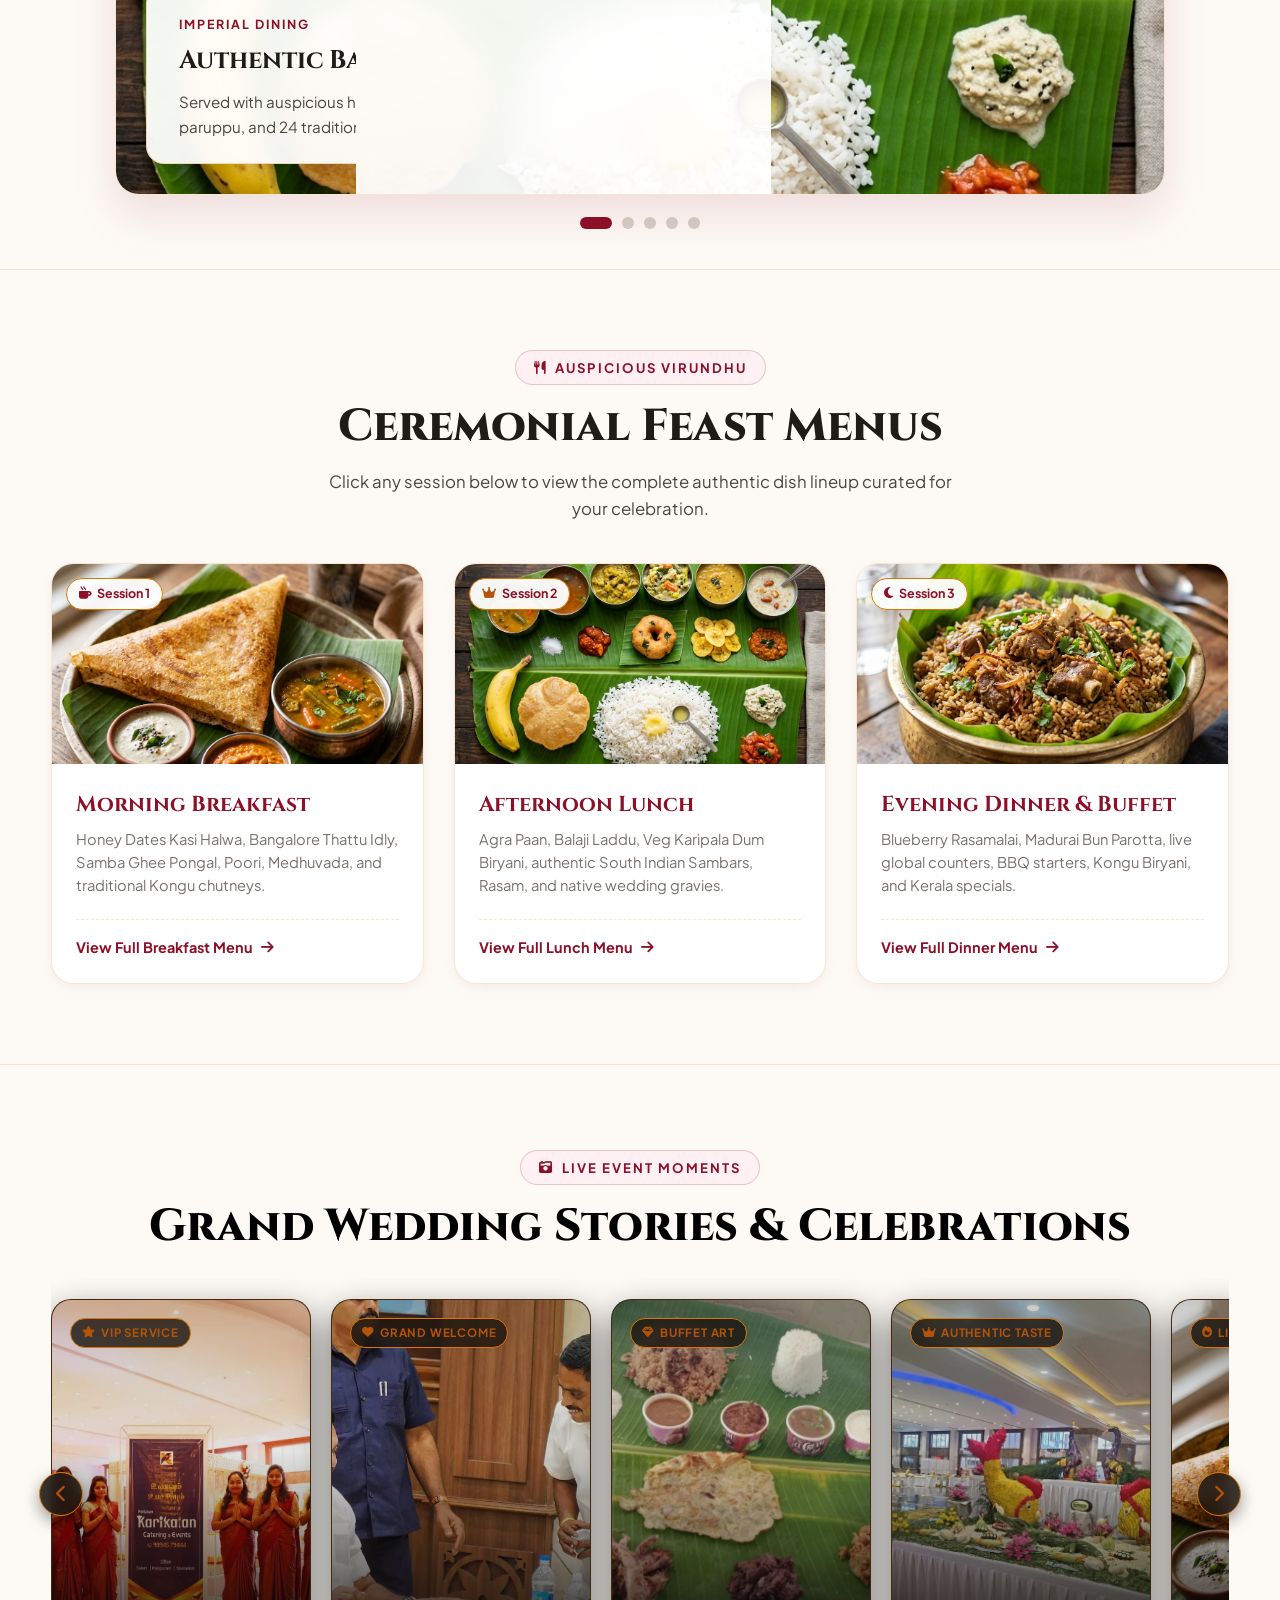
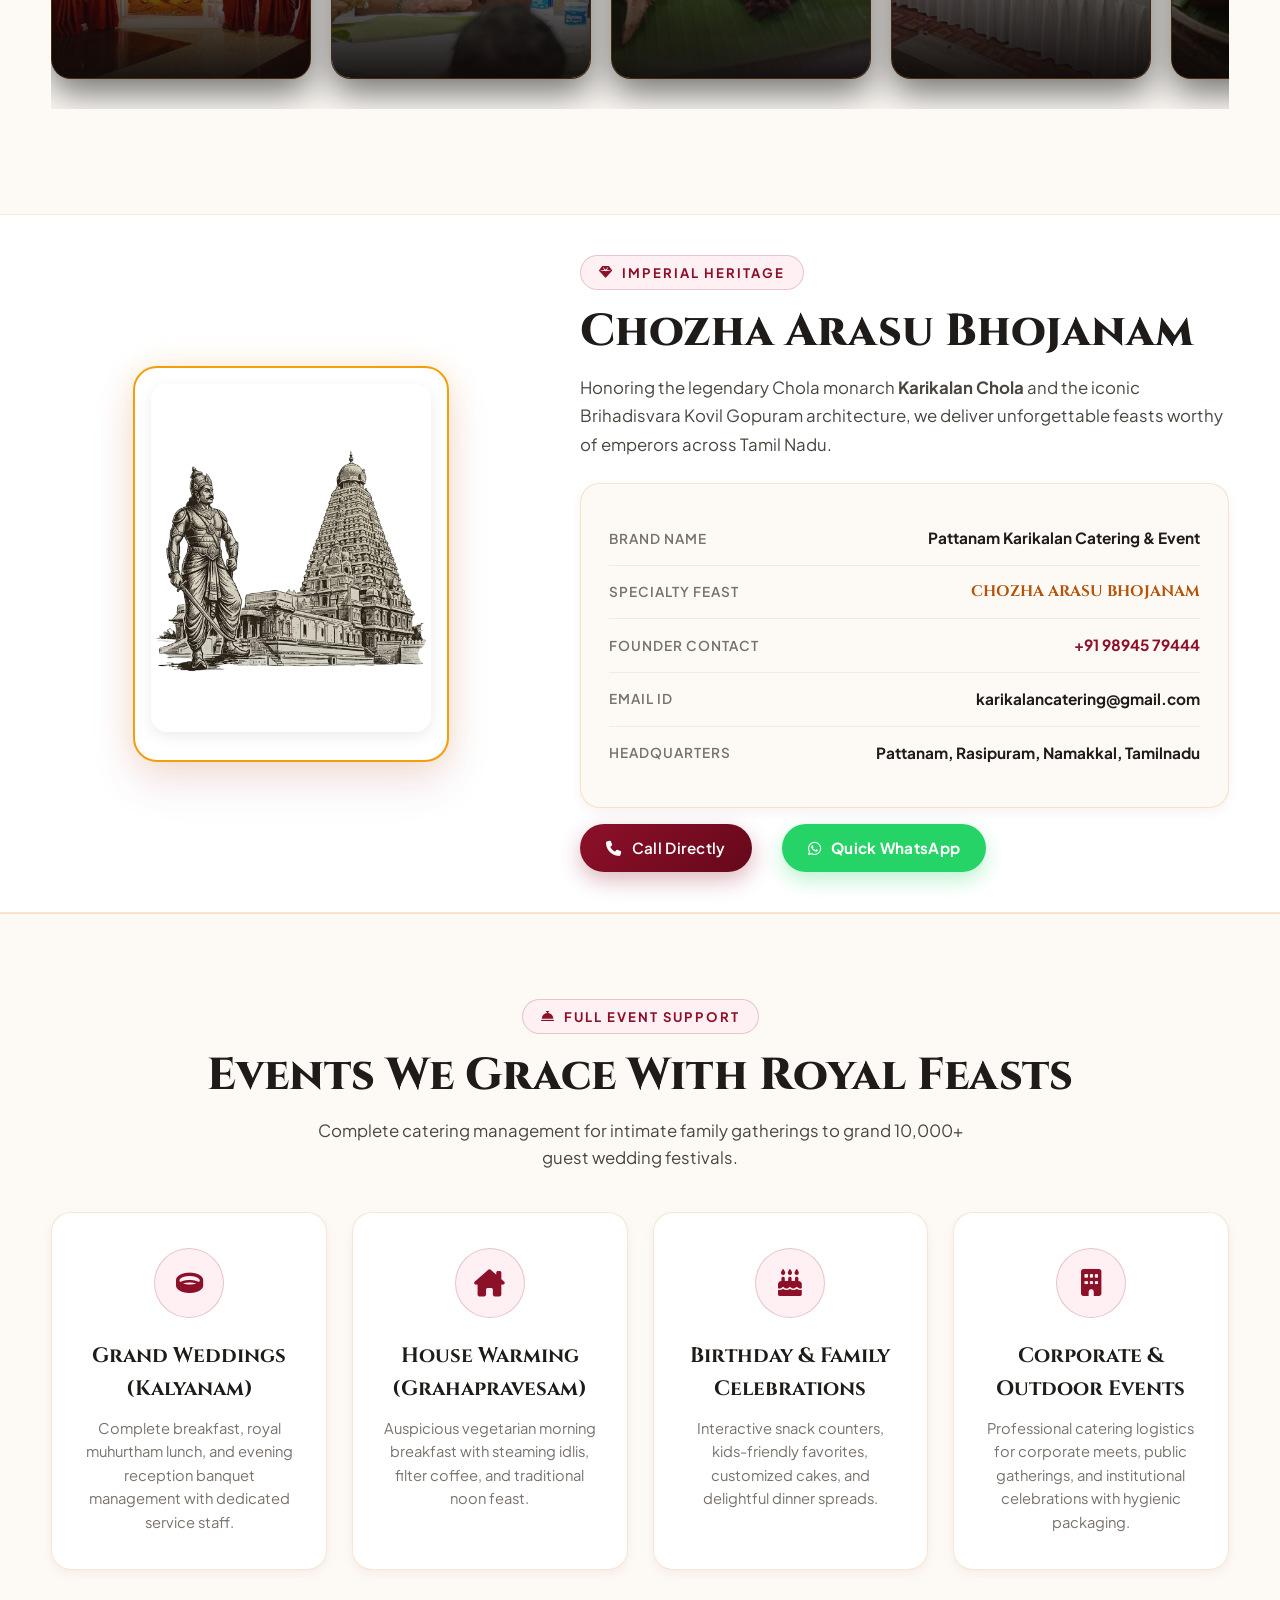
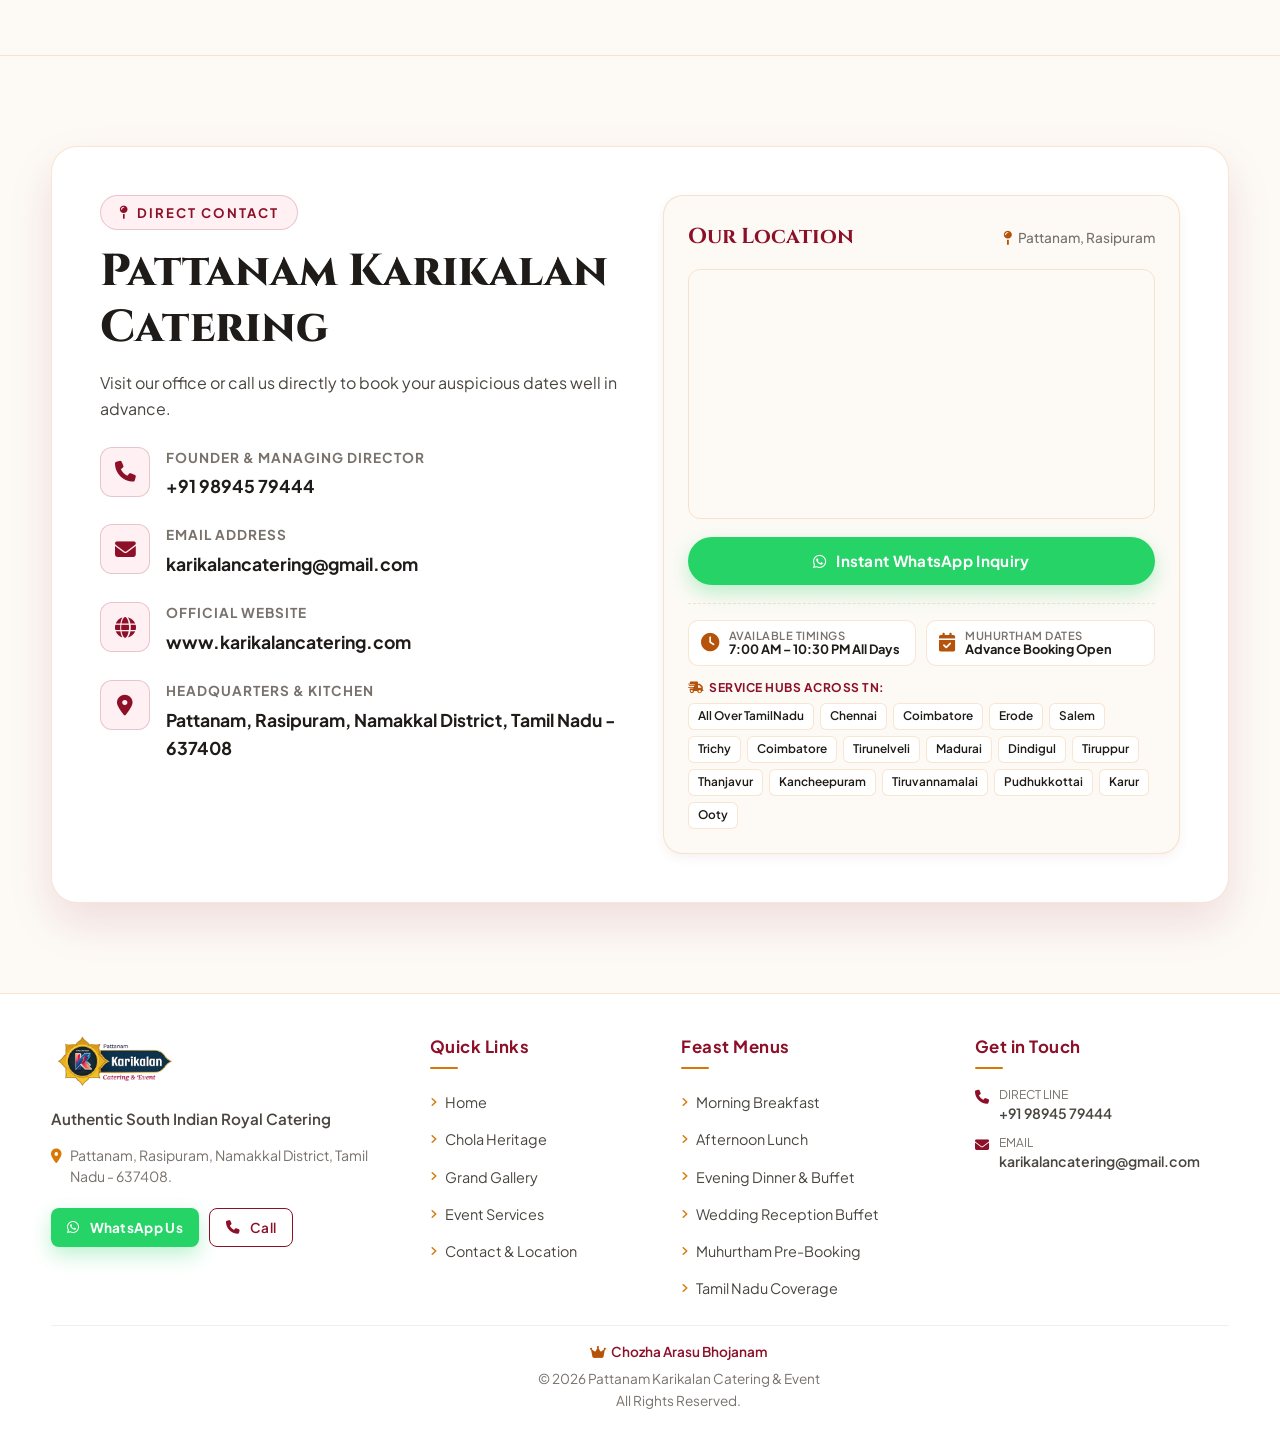
==== commit 90427731: "default" ====
--- a/index.html
+++ b/index.html
@@ -39,9 +39,9 @@
       <ul class="nav-links" id="navLinks">
         <li><a href="#home" class="active">Home</a></li>
         <li><a href="#showcase">Gallery</a></li>
-        <li><a href="#menu">Royal Menu</a></li>
+        <li><a href="#menus">Feast Menus</a></li>
+        <li><a href="#stories">Blogs</a></li>
         <li><a href="#services">Services</a></li>
-        <li><a href="#estimate">Get Quote</a></li>
         <li><a href="#contact">Contact</a></li>
       </ul>
 
@@ -91,8 +91,8 @@
       </p>
 
       <div class="hero-cta-group">
-        <a href="#estimate" class="btn btn-primary">
-          <i class="fa-solid fa-calculator"></i> Calculate Feast Estimate
+        <a href="#contact" class="btn btn-primary">
+          <i class="fa-solid fa-calendar-check"></i> Book Your Feast
         </a>
         <a href="https://wa.me/919894579444?text=Hello%20Pattanam%20Karikalan%20Catering,%20I%20would%20like%20to%20enquire%20for%20catering%20services"
           target="_blank" class="btn btn-whatsapp">
@@ -215,6 +215,231 @@
     </div>
   </section>
 
+  <!-- Auspicious Feast Menu Sessions (Morning, Afternoon, Evening) -->
+  <section class="feast-sessions-section" id="menus">
+    <div class="container">
+      <div style="text-align: center;">
+        <div class="section-tag">
+          <i class="fa-solid fa-utensils"></i> Auspicious Virundhu
+        </div>
+        <h2 class="section-title">Ceremonial Feast Menus</h2>
+        <p class="section-desc">
+          Click any session below to view the complete authentic dish lineup curated for your celebration.
+        </p>
+      </div>
+
+      <div class="session-grid">
+        <!-- Session 1: Morning Breakfast -->
+        <a href="breakfast-menu.html" class="session-card">
+          <div class="session-card-img">
+            <img src="images/crispy_dosa.jpg" alt="Morning Breakfast Menu" loading="lazy">
+            <span class="session-card-badge">
+              <i class="fa-solid fa-mug-hot"></i> Session 1
+            </span>
+
+          </div>
+          <div class="session-card-body">
+            <h3>Morning Breakfast</h3>
+            <p>
+              Honey Dates Kasi Halwa, Bangalore Thattu Idly, Samba Ghee Pongal, Poori, Medhuvada, and traditional Kongu
+              chutneys.
+            </p>
+            <div class="session-card-footer">
+              <span class="session-cta">
+                View Full Breakfast Menu <i class="fa-solid fa-arrow-right"></i>
+              </span>
+            </div>
+          </div>
+        </a>
+
+        <!-- Session 2: Afternoon Lunch -->
+        <a href="lunch-menu.html" class="session-card">
+          <div class="session-card-img">
+            <img src="images/traditional_meal.jpg" alt="Afternoon Lunch Menu" loading="lazy">
+            <span class="session-card-badge">
+              <i class="fa-solid fa-crown text-gold"></i> Session 2
+            </span>
+          </div>
+          <div class="session-card-body">
+            <h3>Afternoon Lunch</h3>
+            <p>
+              Agra Paan, Balaji Laddu, Veg Karipala Dum Biryani, authentic South Indian Sambars, Rasam, and native
+              wedding gravies.
+            </p>
+            <div class="session-card-footer">
+              <span class="session-cta">
+                View Full Lunch Menu <i class="fa-solid fa-arrow-right"></i>
+              </span>
+            </div>
+          </div>
+        </a>
+
+        <!-- Session 3: Evening Dinner / Buffet -->
+        <a href="dinner-menu.html" class="session-card">
+          <div class="session-card-img">
+            <img src="images/mutton_biryani.jpg" alt="Evening Dinner Menu" loading="lazy">
+            <span class="session-card-badge">
+              <i class="fa-solid fa-moon"></i> Session 3
+            </span>
+          </div>
+          <div class="session-card-body">
+            <h3>Evening Dinner & Buffet</h3>
+            <p>
+              Blueberry Rasamalai, Madurai Bun Parotta, live global counters, BBQ starters, Kongu Biryani, and Kerala
+              specials.
+            </p>
+            <div class="session-card-footer">
+              <span class="session-cta">
+                View Full Dinner Menu <i class="fa-solid fa-arrow-right"></i>
+              </span>
+            </div>
+          </div>
+        </a>
+      </div>
+    </div>
+  </section>
+
+  <!-- Event Stories & Media Gallery Section (Live Feasts, VIP Moments, Displays) -->
+  <section class="stories-media-section" id="stories">
+    <div class="container">
+      <div style="text-align: center;">
+        <div class="section-tag">
+          <i class="fa-solid fa-camera-retro"></i> Live Event Moments
+        </div>
+        <h2 class="section-title">Grand Wedding Stories & Celebrations</h2>
+      </div>
+
+      <!-- Story Carousel Slider -->
+      <div class="story-slider-wrapper">
+        <button class="story-nav-btn prev" id="storyPrev" aria-label="Previous Stories">
+          <i class="fa-solid fa-chevron-left"></i>
+        </button>
+        <button class="story-nav-btn next" id="storyNext" aria-label="Next Stories">
+          <i class="fa-solid fa-chevron-right"></i>
+        </button>
+
+        <div class="story-track" id="storyTrack">
+          <!-- Story Card 1: VIP Elai Virundhu -->
+          <div class="story-card" data-title="VIP Dignitary Elai Hospitality" data-badge="VIP Service"
+            data-desc="Honoring guests with imperial warmth, traditional banana leaf feasts, and attentive hospitality at grand political & celebrity gatherings.">
+            <div class="story-card-inner">
+              <img src="images/vip_elai_service.jpg" alt="VIP Dignitary Hospitality" loading="lazy">
+              <div class="story-card-overlay">
+                <span class="story-badge"><i class="fa-solid fa-star"></i> VIP Service</span>
+                <div class="story-card-info">
+                </div>
+              </div>
+            </div>
+          </div>
+
+          <!-- Story Card 2: Royal Reception Hospitality Team -->
+          <div class="story-card" data-title="Royal Uniformed Hospitality Team" data-badge="Event Hospitality"
+            data-desc="Over 100+ courteous, traditional silk-saree clad captains ensuring every wedding guest is welcomed like royalty.">
+            <div class="story-card-inner">
+              <img src="images/event_hospitality_team.png" alt="Royal Wedding Hospitality Team" loading="lazy">
+              <div class="story-card-overlay">
+                <span class="story-badge"><i class="fa-solid fa-heart"></i> Grand Welcome</span>
+                <div class="story-card-info">
+                
+                </div>
+              </div>
+            </div>
+          </div>
+
+          <!-- Story Card 3: Opulent Fruit & Vegetable Carvings -->
+          <div class="story-card" data-title="Opulent Banquet Fruit Carvings" data-badge="Decor & Carving"
+            data-desc="Grand decorative fruit carving centerpieces featuring majestic peacock and aquatic sculptures crafted live for wedding receptions.">
+            <div class="story-card-inner">
+              <img src="images/carving_buffet_display.png" alt="Grand Fruit Carving Stage Display" loading="lazy">
+              <div class="story-card-overlay">
+                <span class="story-badge"><i class="fa-solid fa-gem"></i> Buffet Art</span>
+                <div class="story-card-info">
+                </div>
+              </div>
+            </div>
+          </div>
+
+          <!-- Story Card 4: Authentic Traditional Banana Leaf Feast -->
+          <div class="story-card" data-title="Authentic Multi-Course Elai Sapadu" data-badge="Signature Feast"
+            data-desc="Mouth-watering wedding leaf service featuring piping hot biryani, country chicken sukka, traditional gravies, and steamed idlis.">
+            <div class="story-card-inner">
+              <img src="images/authentic_banana_leaf_feast.jpg" alt="Traditional Banana Leaf Feast" loading="lazy">
+              <div class="story-card-overlay">
+                <span class="story-badge"><i class="fa-solid fa-crown"></i> Authentic Taste</span>
+                <div class="story-card-info">
+                </div>
+              </div>
+            </div>
+          </div>
+
+          <!-- Story Card 5: Live Hot Counters & Dosa Hubs -->
+          <div class="story-card" data-title="Interactive Live Food Counters" data-badge="Live Kitchen"
+            data-desc="Crispy ghee dosas, thatte idlis, and hot live parotta stations served sizzling directly from pan to plate.">
+            <div class="story-card-inner">
+              <img src="images/crispy_dosa.jpg" alt="Live Hot Counters" loading="lazy">
+              <div class="story-card-overlay">
+                <span class="story-badge"><i class="fa-solid fa-fire"></i> Live Stalls</span>
+                <div class="story-card-info">
+                </div>
+              </div>
+            </div>
+          </div>
+
+          <!-- Story Card 6: Ceremonial Royal Feast Preparations -->
+          <div class="story-card" data-title="Traditional Pure Ghee Delicacies" data-badge="Festive Feasts"
+            data-desc="Prepared by master Kongu chefs using firewood hearths and secret hereditary spice recipes for unforgettable taste.">
+            <div class="story-card-inner">
+              <img src="images/traditional_meal.jpg" alt="Traditional Festive Delicacies" loading="lazy">
+              <div class="story-card-overlay">
+                <span class="story-badge"><i class="fa-solid fa-utensils"></i> Pure Heritage</span>
+                <div class="story-card-info">
+                </div>
+              </div>
+            </div>
+          </div>
+
+          <!-- Story Card 7: Digital LED Standee & Reception Brand Display -->
+          <div class="story-card" data-title="Digital LED Welcome Display & Brand Board" data-badge="Royal Branding"
+            data-desc="High-definition LED vertical display standee welcoming guests at prestigious banquet halls with Chozha Arasu Bhojanam hospitality.">
+            <div class="story-card-inner">
+              <img src="images/digital_kiosk_standee.jpg" alt="Digital LED Standee Display" loading="lazy">
+              <div class="story-card-overlay">
+                <span class="story-badge"><i class="fa-solid fa-display"></i> LED Display</span>
+                <div class="story-card-info">
+                </div>
+              </div>
+            </div>
+          </div>
+        </div>
+      </div>
+    </div>
+  </section>
+
+  <!-- Story Lightbox Modal -->
+  <div class="story-modal" id="storyModal" aria-hidden="true" role="dialog">
+    <div class="story-modal-backdrop" id="storyModalBackdrop"></div>
+    <div class="story-modal-dialog">
+      <button class="story-modal-close" id="storyModalClose" aria-label="Close Story">
+        <i class="fa-solid fa-xmark"></i>
+      </button>
+      <div class="story-modal-media">
+        <img src="" alt="Story media preview" id="modalStoryImg">
+      </div>
+      <div class="story-modal-details">
+        <span class="story-badge" id="modalStoryBadge"><i class="fa-solid fa-star"></i> VIP Service</span>
+        <h3 id="modalStoryTitle">Event Story</h3>
+        <p id="modalStoryDesc">Story details and highlights.</p>
+        <div style="margin-top: 20px;">
+          <a href="https://wa.me/919894579444?text=Hello%20Karikalan%20Catering,%20I%20saw%20your%20event%20stories%20and%20would%20like%20to%20book%20for%20our%20celebration."
+            target="_blank" rel="noopener noreferrer" class="btn btn-primary"
+            style="display: inline-flex; align-items: center; gap: 8px; padding: 10px 22px;">
+            <i class="fa-brands fa-whatsapp"></i> Book This Service For Your Event
+          </a>
+        </div>
+      </div>
+    </div>
+  </div>
+
   <!-- Official Signboard & Temple Section -->
   <section class="chola-heritage-banner" id="board">
     <div class="container heritage-grid">
@@ -280,136 +505,6 @@
   </section>
 
 
-  <!-- Interactive Menu / Feasts -->
-  <section class="menu-section" id="menu">
-    <div class="container">
-      <div style="text-align: center;">
-        <div class="section-tag">
-          <i class="fa-solid fa-utensils"></i> Royal Offerings
-        </div>
-        <h2 class="section-title">Chozha Arasu Bhojana Delicacies</h2>
-        <p class="section-desc">
-          From fragrant Seeraga Samba Biryani to 24-course traditional wedding feast items, tailored to perfection.
-        </p>
-      </div>
-
-      <!-- Menu Category Tabs -->
-      <div class="menu-tabs">
-        <button class="tab-btn active" data-category="all">All Feasts</button>
-        <button class="tab-btn" data-category="traditional">Traditional Elai Sapadu</button>
-        <button class="tab-btn" data-category="wedding">Wedding Specialties</button>
-        <button class="tab-btn" data-category="live">Live Stalls & Sweets</button>
-      </div>
-
-      <!-- Menu Grid -->
-      <div class="menu-grid">
-        <!-- Item 1 -->
-        <div class="menu-card" data-category="traditional">
-          <div class="menu-card-img">
-            <img src="images/traditional_meal.jpg" alt="Traditional Elai Sapadu" loading="lazy">
-            <span class="dish-badge">Signature</span>
-          </div>
-          <div class="menu-card-body">
-            <h4>Traditional Elai Sapadu</h4>
-            <p>21+ item royal feast served on tender fresh banana leaves, including paruppu, ghee, sambar, rasam, kootu,
-              poriyal & payasam.</p>
-            <div class="menu-card-footer">
-              <span class="serve-tag">Pure Veg Feast</span>
-              <a href="#estimate" class="btn btn-outline" style="padding: 7px 16px; font-size: 0.82rem;">Select</a>
-            </div>
-          </div>
-        </div>
-
-        <!-- Item 2 -->
-        <div class="menu-card" data-category="wedding">
-          <div class="menu-card-img">
-            <img src="images/mutton_biryani.jpg" alt="Royal Wedding Biryani" loading="lazy">
-            <span class="dish-badge">Grand Taste</span>
-          </div>
-          <div class="menu-card-body">
-            <h4>Seeraga Samba Royal Biryani</h4>
-            <p>Aromatic wood-fired traditional Tamil Nadu Dum Biryani prepared with authentic masala, served with
-              brinjal gravy & curd pachadi.</p>
-            <div class="menu-card-footer">
-              <span class="serve-tag">Non-Veg Special</span>
-              <a href="#estimate" class="btn btn-outline" style="padding: 7px 16px; font-size: 0.82rem;">Select</a>
-            </div>
-          </div>
-        </div>
-
-        <!-- Item 3 -->
-        <div class="menu-card" data-category="wedding">
-          <div class="menu-card-img">
-            <img src="https://images.unsplash.com/photo-1555244162-803834f70033?q=80&w=800&auto=format&fit=crop"
-              alt="Grand Wedding Buffet" loading="lazy">
-            <span class="dish-badge">Luxury</span>
-          </div>
-          <div class="menu-card-body">
-            <h4>Imperial Wedding Buffet</h4>
-            <p>Multi-cuisine royal wedding spread with brass handis, customized welcome drinks, live roti counters, and
-              premium dessert counters.</p>
-            <div class="menu-card-footer">
-              <span class="serve-tag">Buffet Setup</span>
-              <a href="#estimate" class="btn btn-outline" style="padding: 7px 16px; font-size: 0.82rem;">Select</a>
-            </div>
-          </div>
-        </div>
-
-        <!-- Item 4 -->
-        <div class="menu-card" data-category="live">
-          <div class="menu-card-img">
-            <img src="images/crispy_dosa.jpg" alt="Live Dosa & Tiffin Counter" loading="lazy">
-            <span class="dish-badge">Crispy Delight</span>
-          </div>
-          <div class="menu-card-body">
-            <h4>Live Hot Dosa & Tiffin Counter</h4>
-            <p>15+ varieties of crisp dosas (Ghee Roast, Podi, Cheese, Mysore) paired with 4 flavorful chutneys and
-              vadai.</p>
-            <div class="menu-card-footer">
-              <span class="serve-tag">Live Counter</span>
-              <a href="#estimate" class="btn btn-outline" style="padding: 7px 16px; font-size: 0.82rem;">Select</a>
-            </div>
-          </div>
-        </div>
-
-        <!-- Item 5 -->
-        <div class="menu-card" data-category="live">
-          <div class="menu-card-img">
-            <img src="images/halwa_payasam.jpg" alt="Royal Halwa & Sweets" loading="lazy">
-            <span class="dish-badge">Traditional Sweet</span>
-          </div>
-          <div class="menu-card-body">
-            <h4>Tirunelveli Halwa & Royal Payasam</h4>
-            <p>Melt-in-mouth wheat halwa drenched in pure ghee along with Elaneer (Tender Coconut) Payasam and cashew
-              ladoos.</p>
-            <div class="menu-card-footer">
-              <span class="serve-tag">Dessert Stall</span>
-              <a href="#estimate" class="btn btn-outline" style="padding: 7px 16px; font-size: 0.82rem;">Select</a>
-            </div>
-          </div>
-        </div>
-
-        <!-- Item 6 -->
-        <div class="menu-card" data-category="traditional">
-          <div class="menu-card-img">
-            <img src="https://images.unsplash.com/photo-1546833999-b9f581a1996d?q=80&w=800&auto=format&fit=crop"
-              alt="Chettinad Specials" loading="lazy">
-            <span class="dish-badge">Spicy Royal</span>
-          </div>
-          <div class="menu-card-body">
-            <h4>Chettinad Chozha Pepper Chukka</h4>
-            <p>Traditional Chettinad style pepper gravy, mutton chukka, chicken chintamani, and crispy country starters.
-            </p>
-            <div class="menu-card-footer">
-              <span class="serve-tag">Signature Recipe</span>
-              <a href="#estimate" class="btn btn-outline" style="padding: 7px 16px; font-size: 0.82rem;">Select</a>
-            </div>
-          </div>
-        </div>
-      </div>
-    </div>
-  </section>
-
   <!-- Services & Events Covered -->
   <section class="services-section" id="services">
     <div class="container">
@@ -448,105 +543,6 @@
           <h3>Corporate & Outdoor Events</h3>
           <p>Professional catering logistics for corporate meets, public gatherings, and institutional celebrations with
             hygienic packaging.</p>
-        </div>
-      </div>
-    </div>
-  </section>
-
-  <!-- Live Calculator & Instant WhatsApp Booking -->
-  <section class="calculator-section" id="estimate">
-    <div class="container">
-      <div style="text-align: center;">
-        <div class="section-tag">
-          <i class="fa-solid fa-calculator"></i> Quick Estimation
-        </div>
-        <h2 class="section-title">Calculate Your Feast Budget & Book</h2>
-        <p class="section-desc">
-          Instant interactive quotation. Send directly to our WhatsApp with one single click.
-        </p>
-      </div>
-
-      <div class="calc-box">
-        <!-- Input Form -->
-        <div>
-          <h3 class="font-royal text-maroon" style="font-size: 1.4rem; margin-bottom: 20px;">
-            <i class="fa-solid fa-clipboard-list"></i> Event Details
-          </h3>
-
-          <div class="form-group">
-            <label class="form-label">Your Name</label>
-            <input type="text" id="clientName" class="form-control" placeholder="e.g. Anand Kumar">
-          </div>
-
-          <div class="form-group">
-            <label class="form-label">Contact Phone Number</label>
-            <input type="tel" id="clientPhone" class="form-control" placeholder="e.g. 98765 43210">
-          </div>
-
-          <div class="form-group">
-            <label class="form-label">Event Date</label>
-            <input type="date" id="eventDate" class="form-control">
-          </div>
-
-          <div class="form-group">
-            <label class="form-label">Select Royal Feast Package</label>
-            <select id="feastType" class="form-select">
-              <option value="elai-saapadu">Traditional Banana Leaf Royal Feast (Veg) - ₹350/plate</option>
-              <option value="royal-nonveg">Chozha Arasu Non-Veg Royal Biryani Feast - ₹550/plate</option>
-              <option value="grand-wedding">Grand Chola Wedding Feast (Veg + Non-Veg) - ₹700/plate</option>
-              <option value="mini-tiffin">Royal Evening Tiffin & Live Counters - ₹250/plate</option>
-            </select>
-          </div>
-
-          <div class="form-group">
-            <label class="form-label">Guest Count: <strong class="text-maroon" id="guestCountDisplay">250</strong>
-              Persons</label>
-            <div class="range-slider-wrap">
-              <input type="range" id="guestSlider" class="range-slider" min="50" max="10000" step="50" value="250">
-              <span class="range-val-badge">50 - 10000+</span>
-            </div>
-          </div>
-        </div>
-
-        <!-- Live Estimate Summary Panel -->
-        <div class="quote-summary-panel">
-          <div>
-            <div class="quote-header">
-              <h4>Instant Quote Summary</h4>
-              <p style="color: var(--text-muted); font-size: 0.88rem;">Transparent pricing based on chosen package.</p>
-            </div>
-
-            <div style="margin-top: 20px;">
-              <div class="quote-row">
-                <span>Selected Package:</span>
-                <strong id="summaryPackage"
-                  style="color: var(--text-primary); text-align: right; max-width: 60%;">Traditional Banana Leaf Royal
-                  Feast (Veg)</strong>
-              </div>
-              <div class="quote-row">
-                <span>Estimated Guests:</span>
-                <strong id="summaryGuests" class="text-maroon">250 Guests</strong>
-              </div>
-              <div class="quote-row">
-                <span>Rate per Plate:</span>
-                <strong id="summaryRate" style="color: var(--text-primary);">₹350 / plate</strong>
-              </div>
-              <div class="quote-row total">
-                <span>Estimated Total:</span>
-                <span id="summaryTotal">₹87,500</span>
-              </div>
-            </div>
-          </div>
-
-          <div style="margin-top: 30px;">
-            <button id="sendWhatsAppBtn" class="btn btn-whatsapp"
-              style="width: 100%; padding: 14px 20px; font-size: 1.05rem;">
-              <i class="fa-brands fa-whatsapp" style="font-size: 1.3rem;"></i> Book via WhatsApp
-            </button>
-            <p style="font-size: 0.78rem; color: var(--text-muted); text-align: center; margin-top: 10px;">
-              *Final customized menu & transportation discussed upon confirmation.
-            </p>
-          </div>
         </div>
       </div>
     </div>
@@ -643,10 +639,11 @@
               <span class="contact-hubs-title"><i class="fa-solid fa-truck-fast text-gold"></i> Service Hubs Across
                 TN:</span>
               <div class="contact-hubs-tags">
-                <span>Rasipuram</span>
-                <span>Namakkal</span>
+                <span>All Over TamilNadu</span>
+                <span>Chennai</span>
+                <span>Coimbatore</span>
+                <span>Erode</span>
                 <span>Salem</span>
-                <span>Erode</span>
                 <span>Trichy</span>
                 <span>Coimbatore</span>
                 <span>Tirunelveli</span>
@@ -674,9 +671,6 @@
   <a href="https://wa.me/919894579444?text=Hello%20Karikalan%20Catering,%20I%20want%20to%20enquire%20for%20catering"
     class="floating-btn whatsapp-float" target="_blank" aria-label="Chat on WhatsApp">
     <i class="fa-brands fa-whatsapp"></i>
-  </a>
-  <a href="#estimate" class="floating-btn quote-float" aria-label="Get a Quote">
-    <i class="fa-solid fa-calculator"></i>
   </a>
 
   <!-- Footer -->
@@ -714,21 +708,20 @@
             <li><a href="#home"><i class="fa-solid fa-angle-right"></i> Home</a></li>
             <li><a href="#heritage"><i class="fa-solid fa-angle-right"></i> Chola Heritage</a></li>
             <li><a href="#showcase"><i class="fa-solid fa-angle-right"></i> Grand Gallery</a></li>
-            <li><a href="#menu"><i class="fa-solid fa-angle-right"></i> Royal Menu</a></li>
-            <li><a href="#estimate"><i class="fa-solid fa-angle-right"></i> Budget Calculator</a></li>
+            <li><a href="breakfast-menu.html"><i class="fa-solid fa-angle-right"></i> Event Services</a></li>
             <li><a href="#contact"><i class="fa-solid fa-angle-right"></i> Contact & Location</a></li>
           </ul>
         </div>
 
-        <!-- Right Side Column 2: Catering Specialties -->
+        <!-- Right Side Column 2: Feast Menus -->
         <div class="footer-col">
-          <h4>Our Specialties</h4>
+          <h4>Feast Menus</h4>
           <ul class="footer-links-list">
-            <li><a href="#menu"><i class="fa-solid fa-angle-right"></i> Traditional Elai Saapadu</a></li>
-            <li><a href="#menu"><i class="fa-solid fa-angle-right"></i> Royal Non-Veg & Biryani</a></li>
-            <li><a href="#menu"><i class="fa-solid fa-angle-right"></i> Wedding Reception Buffet</a></li>
-            <li><a href="#menu"><i class="fa-solid fa-angle-right"></i> Live Dosa & Sweet Counters</a></li>
-            <li><a href="#estimate"><i class="fa-solid fa-angle-right"></i> Muhurtham Pre-Booking</a></li>
+            <li><a href="breakfast-menu.html"><i class="fa-solid fa-angle-right"></i> Morning Breakfast</a></li>
+            <li><a href="lunch-menu.html"><i class="fa-solid fa-angle-right"></i> Afternoon Lunch</a></li>
+            <li><a href="dinner-menu.html"><i class="fa-solid fa-angle-right"></i> Evening Dinner & Buffet</a></li>
+            <li><a href="#services"><i class="fa-solid fa-angle-right"></i> Wedding Reception Buffet</a></li>
+            <li><a href="#contact"><i class="fa-solid fa-angle-right"></i> Muhurtham Pre-Booking</a></li>
             <li><a href="#contact"><i class="fa-solid fa-angle-right"></i> Tamil Nadu Coverage</a></li>
           </ul>
         </div>
--- a/css/style.css
+++ b/css/style.css
@@ -765,132 +765,6 @@
 
 
 
-/* Menu & Feast Section (White Cards) */
-.menu-section {
-  padding: 40px 0;
-  background: #ffffff;
-  position: relative;
-}
-
-.menu-tabs {
-  display: flex;
-  justify-content: center;
-  flex-wrap: wrap;
-  gap: 12px;
-  margin-bottom: 45px;
-}
-
-.tab-btn {
-  padding: 11px 24px;
-  background: var(--bg-secondary);
-  border: 1px solid var(--border-light);
-  border-radius: 9999px;
-  color: var(--text-secondary);
-  font-weight: 600;
-  cursor: pointer;
-  transition: var(--transition);
-  font-size: 0.92rem;
-}
-
-.tab-btn:hover,
-.tab-btn.active {
-  background: var(--royal-maroon);
-  color: #ffffff;
-  border-color: var(--royal-maroon);
-  box-shadow: 0 6px 20px rgba(141, 16, 41, 0.25);
-}
-
-.menu-grid {
-  display: grid;
-  grid-template-columns: repeat(auto-fill, minmax(300px, 1fr));
-  gap: 28px;
-}
-
-.menu-card {
-  background: #ffffff;
-  border: 1px solid var(--border-light);
-  border-radius: 20px;
-  overflow: hidden;
-  transition: var(--transition);
-  display: flex;
-  flex-direction: column;
-  box-shadow: var(--shadow-sm);
-}
-
-.menu-card:hover {
-  transform: translateY(-7px);
-  box-shadow: var(--shadow-lg);
-  border-color: var(--chola-gold-accent);
-}
-
-.menu-card-img {
-  height: 210px;
-  width: 100%;
-  position: relative;
-  overflow: hidden;
-}
-
-.menu-card-img img {
-  width: 100%;
-  height: 100%;
-  object-fit: cover;
-  transition: transform 0.5s ease;
-}
-
-.menu-card:hover .menu-card-img img {
-  transform: scale(1.08);
-}
-
-.dish-badge {
-  position: absolute;
-  top: 14px;
-  right: 14px;
-  background: rgba(255, 255, 255, 0.95);
-  border: 1px solid var(--chola-gold);
-  color: var(--royal-maroon);
-  font-size: 0.75rem;
-  padding: 5px 12px;
-  border-radius: 9999px;
-  font-weight: 700;
-  backdrop-filter: blur(4px);
-  box-shadow: 0 2px 8px rgba(0, 0, 0, 0.1);
-}
-
-.menu-card-body {
-  padding: 24px;
-  display: flex;
-  flex-direction: column;
-  flex-grow: 1;
-}
-
-.menu-card-body h4 {
-  font-family: var(--font-serif);
-  font-size: 1.25rem;
-  color: var(--text-primary);
-  margin-bottom: 8px;
-}
-
-.menu-card-body p {
-  color: var(--text-muted);
-  font-size: 0.92rem;
-  margin-bottom: 18px;
-  flex-grow: 1;
-}
-
-.menu-card-footer {
-  display: flex;
-  align-items: center;
-  justify-content: space-between;
-  border-top: 1px solid rgba(0, 0, 0, 0.06);
-  padding-top: 16px;
-}
-
-.serve-tag {
-  color: var(--chola-gold-bright);
-  font-size: 0.88rem;
-  font-weight: 700;
-}
-
 /* Services Showcase (White Theme Cards) */
 .services-section {
   padding: 85px 0;
@@ -945,117 +819,6 @@
 .service-card p {
   color: var(--text-muted);
   font-size: 0.92rem;
-}
-
-/* Quote Calculator (White / Cream Luxury Panel) */
-.calculator-section {
-  padding: 95px 0;
-  background: #ffffff;
-}
-
-@media (max-width:768px) {
-  .calculator-section {
-    padding: 25px 0;
-  }
-}
-
-.calc-box {
-  display: grid;
-  grid-template-columns: 1.2fr 0.8fr;
-  gap: 40px;
-  background: #ffffff;
-  border: 1.5px solid var(--chola-gold-accent);
-  border-radius: 26px;
-  padding: 45px;
-  box-shadow: var(--shadow-lg);
-}
-
-.form-group {
-  margin-bottom: 22px;
-}
-
-.form-label {
-  display: block;
-  font-size: 0.92rem;
-  font-weight: 700;
-  color: var(--text-secondary);
-  margin-bottom: 8px;
-}
-
-.form-control,
-.form-select {
-  width: 100%;
-  padding: 13px 18px;
-  background: var(--bg-secondary);
-  border: 1.5px solid var(--border-light);
-  border-radius: 12px;
-  color: var(--text-primary);
-  font-size: 0.95rem;
-  outline: none;
-  transition: var(--transition);
-}
-
-.form-control:focus,
-.form-select:focus {
-  border-color: var(--royal-maroon);
-  background: #ffffff;
-  box-shadow: 0 0 12px rgba(141, 16, 41, 0.15);
-}
-
-.range-slider-wrap {
-  display: flex;
-  align-items: center;
-  gap: 15px;
-}
-
-.range-slider {
-  flex-grow: 1;
-  accent-color: var(--royal-maroon);
-}
-
-.range-val-badge {
-  background: var(--royal-maroon-light);
-  padding: 6px 16px;
-  border-radius: 8px;
-  font-weight: 700;
-  color: var(--royal-maroon);
-  border: 1px solid rgba(141, 16, 41, 0.2);
-}
-
-.quote-summary-panel {
-  background: linear-gradient(135deg, #fdfaf6 0%, #faede8 100%);
-  border: 1.5px solid var(--chola-gold-border);
-  border-radius: 22px;
-  padding: 34px;
-  display: flex;
-  flex-direction: column;
-  justify-content: space-between;
-  box-shadow: var(--shadow-sm);
-}
-
-.quote-header h4 {
-  font-family: var(--font-serif);
-  color: var(--royal-maroon);
-  font-size: 1.45rem;
-  margin-bottom: 6px;
-}
-
-.quote-row {
-  display: flex;
-  justify-content: space-between;
-  padding: 12px 0;
-  border-bottom: 1px solid rgba(0, 0, 0, 0.06);
-  font-size: 0.95rem;
-}
-
-.quote-row.total {
-  border-bottom: none;
-  font-size: 1.35rem;
-  font-weight: 800;
-  color: var(--royal-maroon);
-  margin-top: 15px;
-  padding-top: 15px;
-  border-top: 2px dashed rgba(141, 16, 41, 0.25);
 }
 
 /* Contact & Sign Details */
@@ -1251,15 +1014,6 @@
 
 .whatsapp-float:hover {
   background-color: #20bd5a;
-}
-
-.quote-float {
-  left: 25px;
-  background: linear-gradient(135deg, var(--chola-gold) 0%, var(--chola-gold-bright) 100%);
-}
-
-.quote-float:hover {
-  background: linear-gradient(135deg, var(--chola-gold-accent) 0%, var(--chola-gold-bright) 100%);
 }
 
 /* Scroll To Top Button (Positioned directly above WhatsApp Float) */
@@ -1445,10 +1199,288 @@
   }
 }
 
+/* Feast Sessions Section (Morning, Lunch, Dinner Cards) */
+.feast-sessions-section {
+  padding: 80px 0;
+  background: var(--bg-secondary);
+  border-top: 1px solid var(--border-light);
+  border-bottom: 1px solid var(--border-light);
+  position: relative;
+}
+
+.session-grid {
+  display: grid;
+  grid-template-columns: repeat(3, 1fr);
+  gap: 30px;
+  margin-top: 40px;
+}
+
+.session-card {
+  background: #ffffff;
+  border: 1.5px solid var(--border-light);
+  border-radius: 22px;
+  overflow: hidden;
+  box-shadow: var(--shadow-sm);
+  transition: all 0.35s cubic-bezier(0.25, 1, 0.5, 1);
+  display: flex;
+  flex-direction: column;
+  position: relative;
+  text-decoration: none;
+  color: inherit;
+}
+
+.session-card:hover {
+  transform: translateY(-8px);
+  border-color: var(--chola-gold-accent);
+  box-shadow: 0 16px 35px rgba(141, 16, 41, 0.12);
+}
+
+.session-card-img {
+  height: 200px;
+  width: 100%;
+  position: relative;
+  overflow: hidden;
+  background: #f5ede4;
+}
+
+.session-card-img img {
+  width: 100%;
+  height: 100%;
+  object-fit: cover;
+  transition: transform 0.6s ease;
+}
+
+.session-card:hover .session-card-img img {
+  transform: scale(1.08);
+}
+
+.session-card-badge {
+  position: absolute;
+  top: 14px;
+  left: 14px;
+  background: rgba(255, 255, 255, 0.95);
+  border: 1px solid var(--chola-gold);
+  color: var(--royal-maroon);
+  font-size: 0.78rem;
+  font-weight: 700;
+  padding: 5px 12px;
+  border-radius: 999px;
+  display: flex;
+  align-items: center;
+  gap: 6px;
+  box-shadow: 0 4px 10px rgba(0, 0, 0, 0.1);
+}
+.session-card-body {
+  padding: 24px;
+  display: flex;
+  flex-direction: column;
+  flex-grow: 1;
+}
+
+.session-card-body h3 {
+  font-family: var(--font-serif);
+  font-size: 1.35rem;
+  color: var(--royal-maroon);
+  margin-bottom: 6px;
+}
+
+.session-card-tamil {
+  font-size: 0.82rem;
+  color: var(--chola-gold-bright);
+  font-weight: 700;
+  letter-spacing: 0.5px;
+  margin-bottom: 12px;
+}
+
+.session-card-body p {
+  color: var(--text-muted);
+  font-size: 0.92rem;
+  line-height: 1.55;
+  margin-bottom: 22px;
+  flex-grow: 1;
+}
+
+.session-card-footer {
+  border-top: 1px dashed var(--border-light);
+  padding-top: 16px;
+  display: flex;
+  align-items: center;
+  justify-content: space-between;
+}
+
+.session-cta {
+  color: var(--royal-maroon);
+  font-weight: 700;
+  font-size: 0.9rem;
+  display: flex;
+  align-items: center;
+  gap: 8px;
+  transition: transform 0.25s ease;
+}
+
+.session-card:hover .session-cta {
+  transform: translateX(4px);
+  color: var(--chola-gold-bright);
+}
+
+/* Detail Menu Page Styles */
+.menu-page-hero {
+  padding: 130px 0 60px;
+  background: radial-gradient(circle at 50% 10%, rgba(254, 243, 199, 0.4) 0%, rgba(255, 255, 255, 0.96) 100%);
+  border-bottom: 1px solid var(--border-light);
+  text-align: center;
+}
+
+.breadcrumb-nav {
+  display: flex;
+  align-items: center;
+  justify-content: center;
+  gap: 8px;
+  font-size: 0.85rem;
+  color: var(--text-muted);
+  margin-bottom: 16px;
+}
+
+.breadcrumb-nav a {
+  color: var(--royal-maroon);
+  text-decoration: none;
+  font-weight: 600;
+}
+
+.session-switcher-bar {
+  display: flex;
+  justify-content: center;
+  flex-wrap: wrap;
+  gap: 12px;
+  margin-top: 30px;
+}
+
+.session-switch-btn {
+  padding: 10px 22px;
+  border-radius: 999px;
+  font-weight: 700;
+  font-size: 0.88rem;
+  text-decoration: none;
+  border: 1.5px solid var(--border-light);
+  background: #ffffff;
+  color: var(--text-secondary);
+  transition: var(--transition);
+  display: inline-flex;
+  align-items: center;
+  gap: 8px;
+}
+
+.session-switch-btn:hover {
+  border-color: var(--royal-maroon);
+  color: var(--royal-maroon);
+  transform: translateY(-2px);
+}
+
+.session-switch-btn.active {
+  background: var(--royal-maroon);
+  color: #ffffff;
+  border-color: var(--royal-maroon);
+  box-shadow: 0 4px 15px rgba(141, 16, 41, 0.25);
+}
+
+.menu-content-section {
+  padding: 60px 0 90px;
+  background: #ffffff;
+}
+
+.menu-courses-grid {
+  display: grid;
+  grid-template-columns: repeat(auto-fit, minmax(320px, 1fr));
+  gap: 30px;
+  margin-top: 30px;
+}
+
+.menu-course-card {
+  background: var(--bg-secondary);
+  border: 1.5px solid var(--border-light);
+  border-radius: 20px;
+  padding: 26px;
+  box-shadow: var(--shadow-sm);
+  transition: transform 0.3s ease;
+}
+
+.menu-course-card:hover {
+  transform: translateY(-4px);
+  border-color: var(--chola-gold);
+}
+
+.menu-course-header {
+  display: flex;
+  align-items: center;
+  gap: 12px;
+  margin-bottom: 18px;
+  padding-bottom: 12px;
+  border-bottom: 1px solid var(--border-light);
+}
+
+.menu-course-icon {
+  width: 44px;
+  height: 44px;
+  border-radius: 12px;
+  background: var(--royal-maroon-light);
+  color: var(--royal-maroon);
+  border: 1px solid rgba(141, 16, 41, 0.2);
+  display: flex;
+  align-items: center;
+  justify-content: center;
+  font-size: 1.25rem;
+  flex-shrink: 0;
+}
+
+.menu-course-header h4 {
+  font-family: var(--font-royal);
+  font-size: 1.15rem;
+  color: var(--royal-maroon);
+  margin: 0;
+}
+
+.dish-list {
+  list-style: none;
+  padding: 0;
+  margin: 0;
+  display: flex;
+  flex-direction: column;
+  gap: 10px;
+}
+
+.dish-list li {
+  font-size: 0.94rem;
+  color: var(--text-primary);
+  display: flex;
+  align-items: baseline;
+  gap: 10px;
+  font-weight: 500;
+}
+
+.dish-list li::before {
+  content: '❖';
+  color: var(--chola-gold);
+  font-size: 0.72rem;
+  flex-shrink: 0;
+}
+
+.menu-book-cta {
+  margin-top: 50px;
+  background: linear-gradient(135deg, #fdfaf6 0%, #faede8 100%);
+  border: 1.5px solid var(--chola-gold-border);
+  border-radius: 20px;
+  padding: 35px;
+  text-align: center;
+  box-shadow: var(--shadow-sm);
+}
+
 /* Responsive Media Queries */
 @media (max-width: 992px) {
-
-  .calc-box,
+  .session-grid {
+    grid-template-columns: 1fr;
+    gap: 24px;
+  }
+
   .contact-card-main,
   .heritage-grid {
     grid-template-columns: 1fr;
@@ -1547,7 +1579,6 @@
     font-size: 1.85rem;
   }
 
-  .calc-box,
   .contact-card-main {
     padding: 24px;
   }
@@ -1626,4 +1657,316 @@
 
 body.no-scroll {
   overflow: hidden;
+}
+
+/* ==========================================================================
+   Event Stories & Live Media Cards (Sample reference design)
+   ========================================================================== */
+.stories-media-section {
+  padding: 85px 0 95px;
+  background: #FDFAF6;
+  position: relative;
+  overflow: hidden;
+  color: #fff;
+}
+
+.stories-media-section .section-title {
+  color: #000000;
+}
+
+.stories-media-section .section-desc {
+  color: #000000;
+}
+
+.story-slider-wrapper {
+  position: relative;
+  margin-top: 0px;
+  padding: 10px 0;
+}
+
+.story-track {
+  display: flex;
+  gap: 20px;
+  overflow-x: auto;
+  scroll-behavior: smooth;
+  scroll-snap-type: x mandatory;
+  padding: 20px 10px 30px;
+  -webkit-overflow-scrolling: touch;
+  scrollbar-color: var(--chola-gold) rgba(255, 255, 255, 0.08);
+}
+
+.story-track::-webkit-scrollbar {
+  height: 8px;
+}
+
+.story-track::-webkit-scrollbar-track {
+  background: rgba(255, 255, 255, 0.06);
+  border-radius: 10px;
+}
+
+.story-track::-webkit-scrollbar-thumb {
+  background: var(--chola-gold);
+  border-radius: 10px;
+}
+
+.story-card {
+  flex: 0 0 260px;
+  height: 380px;
+  scroll-snap-align: start;
+  border-radius: 20px;
+  overflow: hidden;
+  position: relative;
+  cursor: pointer;
+  box-shadow: 0 14px 35px rgba(0, 0, 0, 0.55);
+  border: 1px solid rgba(217, 119, 6, 0.25);
+  transition: transform 0.35s cubic-bezier(0.2, 0.8, 0.2, 1), box-shadow 0.35s ease, border-color 0.35s ease;
+  background: #151010;
+}
+
+.story-card:hover {
+  transform: translateY(-8px) scale(1.02);
+  box-shadow: 0 20px 45px rgba(217, 119, 6, 0.3);
+  border-color: var(--chola-gold-bright);
+}
+
+.story-card-inner {
+  width: 100%;
+  height: 100%;
+  position: relative;
+}
+
+.story-card-inner img {
+  width: 100%;
+  height: 100%;
+  object-fit: cover;
+  transition: transform 0.6s ease;
+  display: block;
+}
+
+.story-card:hover .story-card-inner img {
+  transform: scale(1.08);
+}
+
+.story-card-overlay {
+  position: absolute;
+  inset: 0;
+  background: linear-gradient(180deg, rgba(0, 0, 0, 0.2) 0%, rgba(0, 0, 0, 0.1) 40%, rgba(13, 9, 9, 0.95) 100%);
+  padding: 18px;
+  display: flex;
+  flex-direction: column;
+  justify-content: space-between;
+  transition: background 0.3s ease;
+}
+
+.story-card:hover .story-card-overlay {
+  background: linear-gradient(180deg, rgba(0, 0, 0, 0.1) 0%, rgba(141, 16, 41, 0.35) 45%, rgba(13, 9, 9, 0.98) 100%);
+}
+
+.story-badge {
+  align-self: flex-start;
+  background: rgba(26, 20, 16, 0.8);
+  border: 1px solid var(--chola-gold);
+  color: var(--chola-gold-bright);
+  font-size: 0.72rem;
+  font-weight: 700;
+  text-transform: uppercase;
+  letter-spacing: 0.8px;
+  padding: 5px 11px;
+  border-radius: 999px;
+  backdrop-filter: blur(6px);
+  display: inline-flex;
+  align-items: center;
+  gap: 5px;
+}
+
+.story-card-info {
+  display: flex;
+  flex-direction: column;
+  gap: 4px;
+}
+.story-card-title {
+  color: #fff;
+  font-size: 1.15rem;
+  font-weight: 700;
+  line-height: 1.3;
+  margin: 0;
+  text-shadow: 0 2px 6px rgba(0, 0, 0, 0.6);
+}
+
+.story-action {
+  margin-top: 6px;
+  font-size: 0.8rem;
+  font-weight: 600;
+  color: #fff;
+  display: inline-flex;
+  align-items: center;
+  gap: 6px;
+  opacity: 0;
+  transform: translateY(6px);
+  transition: all 0.3s ease;
+}
+
+.story-card:hover .story-action {
+  opacity: 1;
+  transform: translateY(0);
+  color: var(--chola-gold-bright);
+}
+
+/* Story Slider Navigation Arrows */
+.story-nav-btn {
+  position: absolute;
+  top: 50%;
+  transform: translateY(-50%);
+  width: 44px;
+  height: 44px;
+  border-radius: 50%;
+  background: rgba(26, 20, 16, 0.85);
+  border: 1px solid var(--chola-gold);
+  color: var(--chola-gold-bright);
+  font-size: 1.1rem;
+  display: flex;
+  align-items: center;
+  justify-content: center;
+  cursor: pointer;
+  z-index: 5;
+  backdrop-filter: blur(8px);
+  box-shadow: 0 6px 16px rgba(0, 0, 0, 0.4);
+  transition: all 0.25s ease;
+}
+
+.story-nav-btn:hover {
+  background: var(--royal-maroon);
+  color: #fff;
+  border-color: #fff;
+  transform: translateY(-50%) scale(1.1);
+}
+
+.story-nav-btn.prev {
+  left: -12px;
+}
+
+.story-nav-btn.next {
+  right: -12px;
+}
+
+/* Lightbox Modal */
+.story-modal {
+  position: fixed;
+  inset: 0;
+  z-index: 99999;
+  display: none;
+  align-items: center;
+  justify-content: center;
+  padding: 20px;
+}
+
+.story-modal.active {
+  display: flex;
+  animation: fadeInModal 0.25s ease forwards;
+}
+
+@keyframes fadeInModal {
+  from { opacity: 0; }
+  to { opacity: 1; }
+}
+
+.story-modal-backdrop {
+  position: absolute;
+  inset: 0;
+  background: rgba(0, 0, 0, 0.85);
+  backdrop-filter: blur(10px);
+}
+
+.story-modal-dialog {
+  position: relative;
+  z-index: 2;
+  background: #1f1816;
+  border: 1px solid var(--chola-gold);
+  border-radius: 20px;
+  max-width: 780px;
+  width: 100%;
+  max-height: 90vh;
+  overflow-y: auto;
+  box-shadow: 0 25px 60px rgba(0, 0, 0, 0.7);
+  display: grid;
+  grid-template-columns: 1.1fr 1fr;
+}
+
+@media (max-width: 768px) {
+  .story-modal-dialog {
+    grid-template-columns: 1fr;
+    max-height: 85vh;
+  }
+}
+
+.story-modal-close {
+  position: absolute;
+  top: 14px;
+  right: 14px;
+  width: 38px;
+  height: 38px;
+  border-radius: 50%;
+  background: rgba(0, 0, 0, 0.75);
+  color: #fff;
+  border: 1px solid rgba(255, 255, 255, 0.3);
+  font-size: 1.1rem;
+  display: flex;
+  align-items: center;
+  justify-content: center;
+  cursor: pointer;
+  z-index: 10;
+  transition: all 0.2s ease;
+}
+
+.story-modal-close:hover {
+  background: var(--royal-maroon);
+  color: #fff;
+  border-color: var(--chola-gold);
+}
+
+.story-modal-media {
+  background: #0d0909;
+  display: flex;
+  align-items: center;
+  justify-content: center;
+  overflow: hidden;
+}
+
+.story-modal-media img {
+  width: 100%;
+  height: 100%;
+  min-height: 340px;
+  max-height: 480px;
+  object-fit: cover;
+  display: block;
+}
+
+.story-modal-details {
+  padding: 32px 28px;
+  display: flex;
+  flex-direction: column;
+  justify-content: center;
+}
+
+.story-modal-details h3 {
+  color: #fff;
+  font-size: 1.5rem;
+  margin: 14px 0 10px;
+  line-height: 1.3;
+}
+
+.story-modal-details p {
+  color: #cbbcb4;
+  font-size: 0.95rem;
+  line-height: 1.6;
+}
+
+@media (max-width: 600px) {
+  .story-card {
+    flex: 0 0 220px;
+    height: 330px;
+  }
+  .story-nav-btn {
+    display: none;
+  }
 }
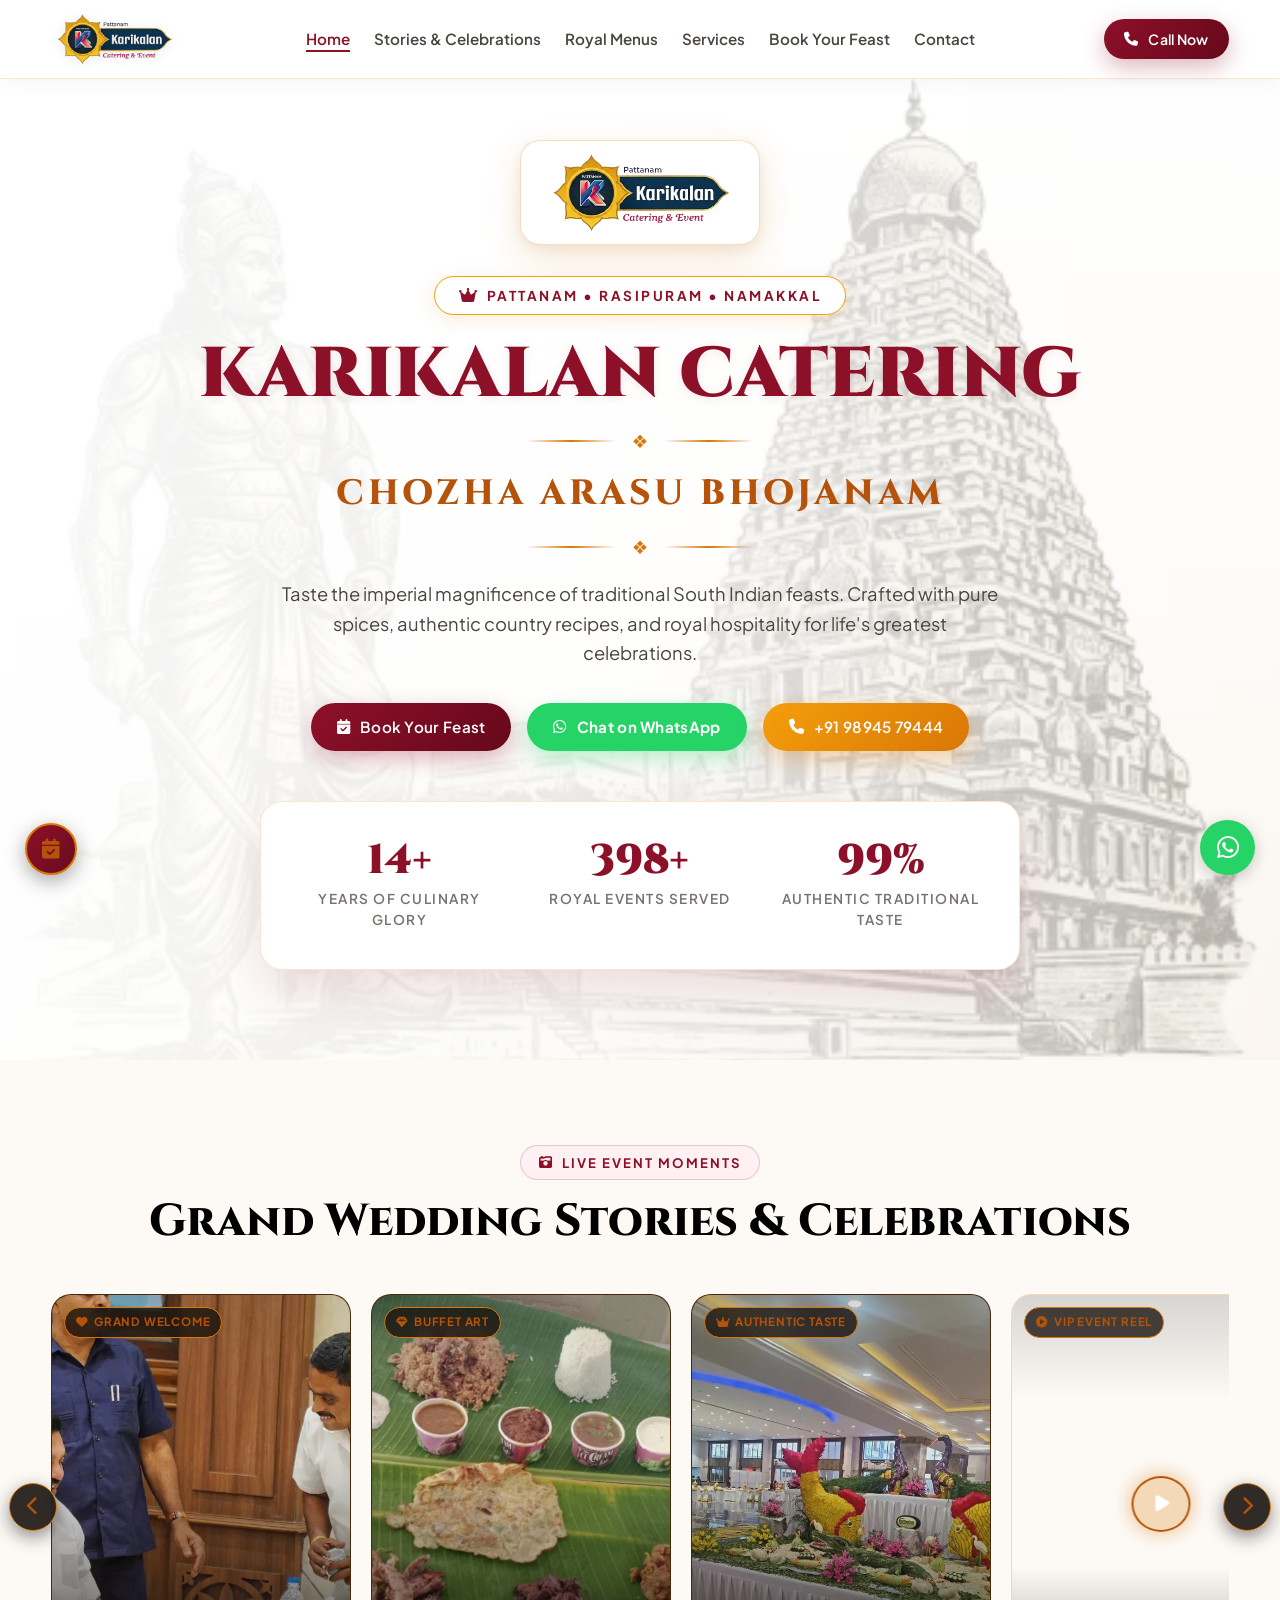
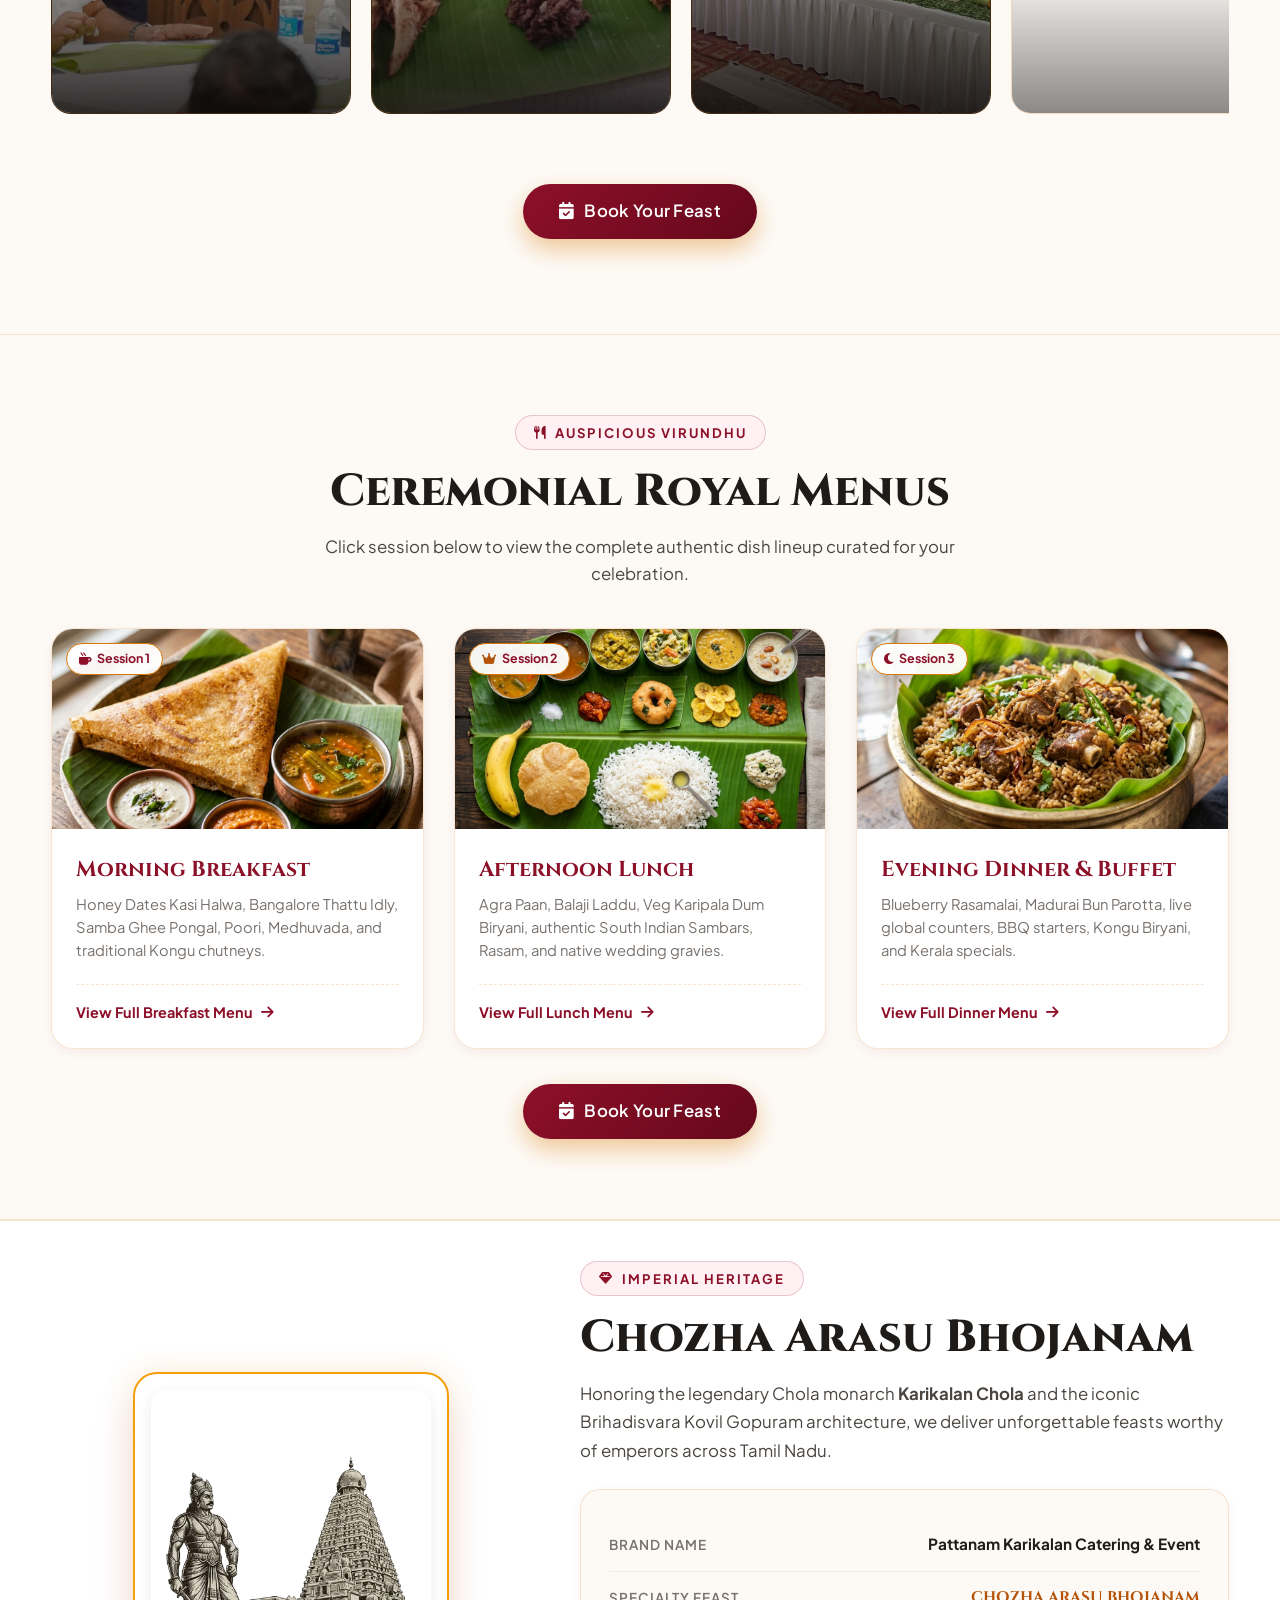
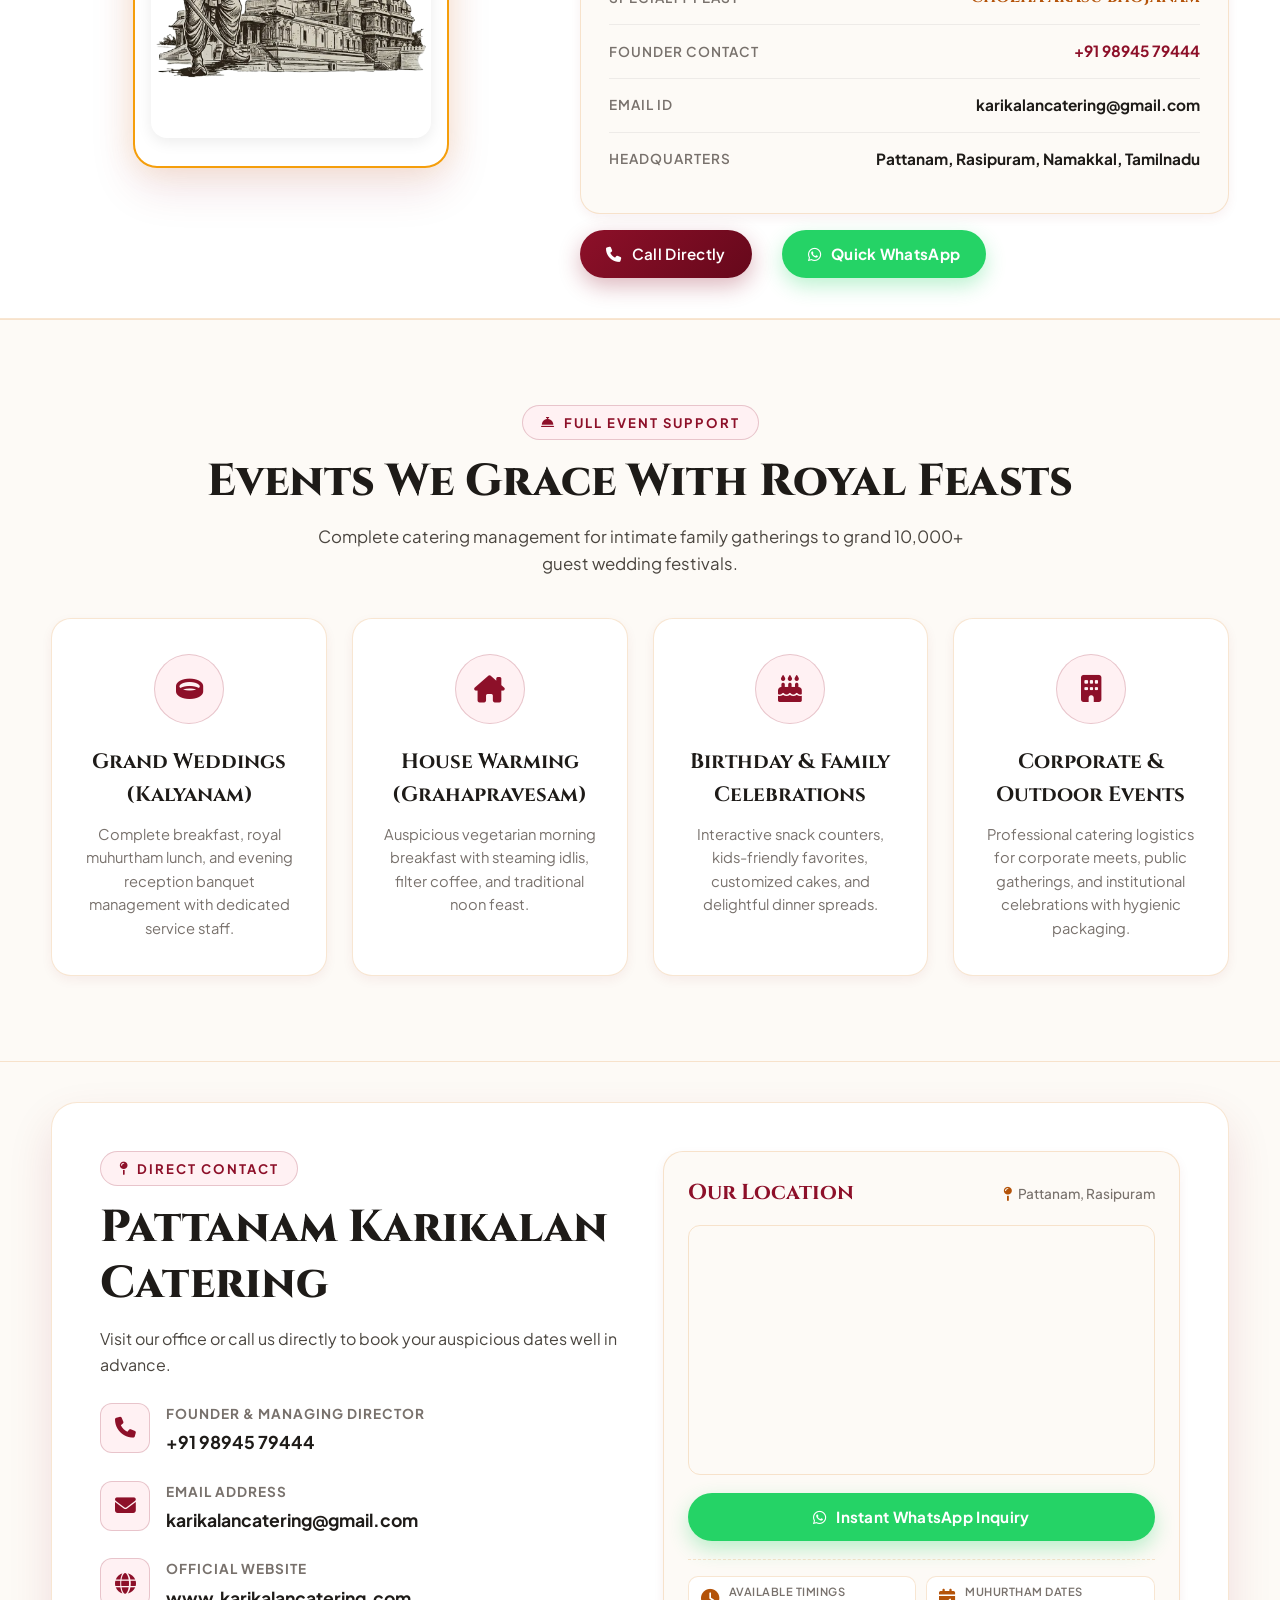
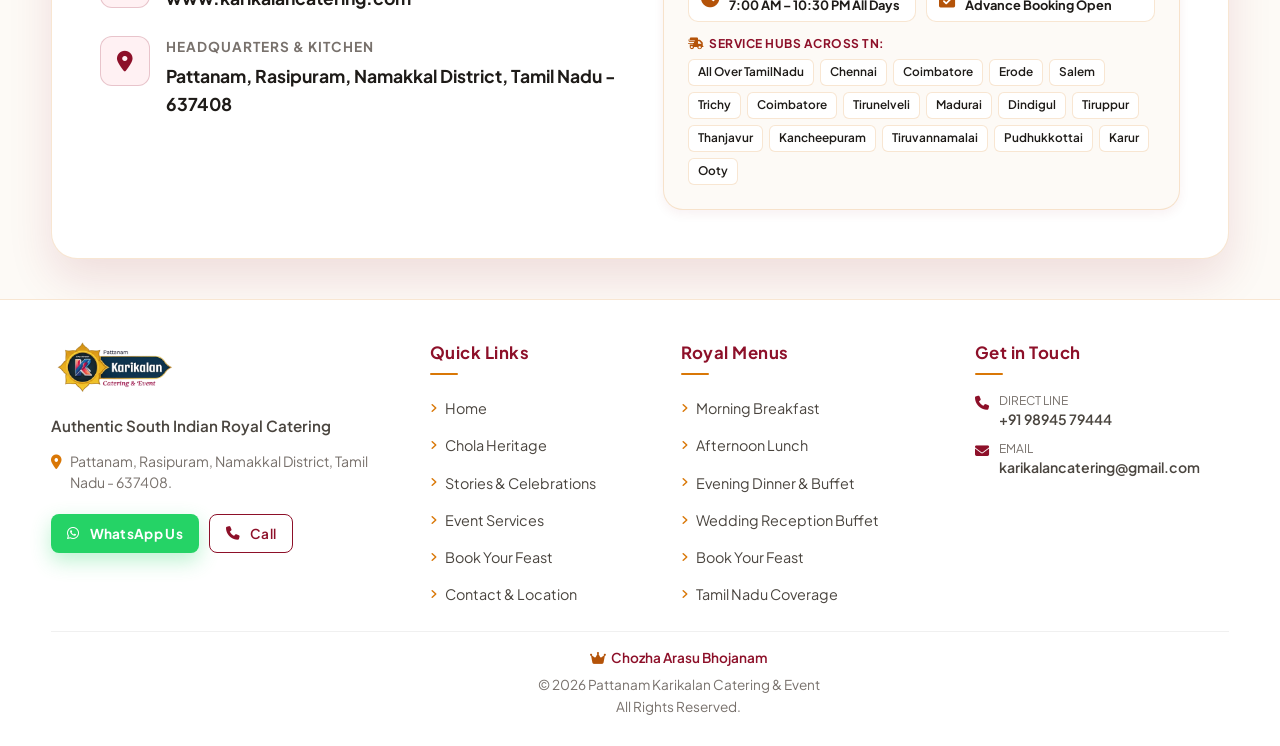
==== commit 3f27452d: "default" ====
--- a/index.html
+++ b/index.html
@@ -38,10 +38,10 @@
 
       <ul class="nav-links" id="navLinks">
         <li><a href="#home" class="active">Home</a></li>
-        <li><a href="#showcase">Gallery</a></li>
-        <li><a href="#menus">Feast Menus</a></li>
-        <li><a href="#stories">Blogs</a></li>
+        <li><a href="#stories">Stories & Celebrations</a></li>
+        <li><a href="#menus">Royal Menus</a></li>
         <li><a href="#services">Services</a></li>
+        <li><a href="book-feast.html">Book Your Feast</a></li>
         <li><a href="#contact">Contact</a></li>
       </ul>
 
@@ -91,7 +91,7 @@
       </p>
 
       <div class="hero-cta-group">
-        <a href="#contact" class="btn btn-primary">
+        <a href="book-feast.html" class="btn btn-primary">
           <i class="fa-solid fa-calendar-check"></i> Book Your Feast
         </a>
         <a href="https://wa.me/919894579444?text=Hello%20Pattanam%20Karikalan%20Catering,%20I%20would%20like%20to%20enquire%20for%20catering%20services"
@@ -127,91 +127,128 @@
     </div>
   </section>
 
-  <!-- Interactive Carousel Showcase Section -->
-  <section class="carousel-section" id="showcase">
+  <!-- Event Stories & Media Gallery Section (Live Feasts, VIP Moments, Displays) -->
+  <section class="stories-media-section" id="stories">
     <div class="container">
       <div style="text-align: center;">
         <div class="section-tag">
-          <i class="fa-solid fa-images"></i> Royal Presentation
-        </div>
-        <h2 class="section-title">The Grand Feast Experience</h2>
-        <p class="section-desc">
-          Swipe or navigate through our signature culinary setups, from authentic banana leaf dining to opulent banquet
-          arrangements.
-        </p>
-      </div>
-
-      <div class="carousel-container">
-        <!-- Prev & Next Controls -->
-        <button class="carousel-btn prev" id="carouselPrev" aria-label="Previous Slide">
+          <i class="fa-solid fa-camera-retro"></i> Live Event Moments
+        </div>
+        <h2 class="section-title">Grand Wedding Stories & Celebrations</h2>
+      </div>
+
+      <!-- Story Carousel Slider -->
+      <div class="story-slider-wrapper">
+        <button class="story-nav-btn prev" id="storyPrev" aria-label="Previous Stories">
           <i class="fa-solid fa-chevron-left"></i>
         </button>
-        <button class="carousel-btn next" id="carouselNext" aria-label="Next Slide">
+        <button class="story-nav-btn next" id="storyNext" aria-label="Next Stories">
           <i class="fa-solid fa-chevron-right"></i>
         </button>
 
-        <div class="carousel-track" id="carouselTrack">
-          <!-- Slide 1: Banana Leaf Feast -->
-          <div class="carousel-slide active">
-            <img src="images/traditional_meal.jpg" alt="Traditional Elai Sapadu">
-            <div class="slide-caption-card">
-              <span class="slide-tag">Imperial Dining</span>
-              <h3>Authentic Banana Leaf Elai Sapadu</h3>
-              <p>Served with auspicious hospitality, steaming pure ghee, fragrant paruppu, and 24 traditional South
-                Indian specialties.</p>
-            </div>
-          </div>
-
-          <!-- Slide 2: Royal Biryani -->
-          <div class="carousel-slide">
-            <img src="images/mutton_biryani.jpg" alt="Seeraga Samba Royal Biryani">
-            <div class="slide-caption-card">
-              <span class="slide-tag">Signature Non-Veg</span>
-              <br>
-              <h3>Seeragaa Samba Mutton Dum Biryani</h3>
-              <p>Wood-fired slow cooked biryani blended with native spices, succulent cuts, dalcha, and refreshing
-                pachadi.</p>
-            </div>
-          </div>
-
-          <!-- Slide 3: Grand Wedding Buffet -->
-          <div class="carousel-slide">
-            <img src="https://images.unsplash.com/photo-1555244162-803834f70033?q=80&w=1400&auto=format&fit=crop"
-              alt="Wedding Buffet Setup">
-            <div class="slide-caption-card">
-              <span class="slide-tag">Royal Banquet</span>
-              <h3>Imperial Wedding Buffet Setup</h3>
-              <p>Opulent brass handis, polished copper vessels, and dedicated uniformed royal hospitality captains for
-                10,000+ guests.</p>
-            </div>
-          </div>
-
-          <!-- Slide 4: Live Counters -->
-          <div class="carousel-slide">
-            <img src="images/crispy_dosa.jpg" alt="Live Dosa Counters">
-            <div class="slide-caption-card">
-              <span class="slide-tag">Interactive Stalls</span>
-              <h3>Live Hot Tiffin & Dosa Counters</h3>
-              <p>Crispy ghee roasts, fluffy thatte idlis, hot medu vadais, and artisanal chutneys freshly crafted live.
-              </p>
-            </div>
-          </div>
-
-          <!-- Slide 5: Traditional Sweets -->
-          <div class="carousel-slide">
-            <img src="images/halwa_payasam.jpg" alt="Royal Sweets & Halwa">
-            <div class="slide-caption-card">
-              <span class="slide-tag">Festive Desserts</span>
-              <h3>Ghee Halwa & Elaneer Payasam</h3>
-              <p>Melt-in-mouth Tirunelveli wheat halwa, tender coconut payasam, and royal Bengali sweets to conclude the
-                feast.</p>
-            </div>
-          </div>
-        </div>
-      </div>
-
-      <!-- Carousel Pagination Dots -->
-      <div class="carousel-dots" id="carouselDots"></div>
+        <div class="story-track" id="storyTrack">
+          <!-- Story Card 1: VIP Elai Virundhu -->
+          <div class="story-card" data-title="VIP Dignitary Elai Hospitality" data-badge="VIP Service"
+            data-desc="Honoring guests with imperial warmth, traditional banana leaf feasts, and attentive hospitality at grand political & celebrity gatherings.">
+            <div class="story-card-inner">
+              <img src="images/vip_elai_service.jpg" alt="VIP Dignitary Hospitality" loading="lazy">
+              <div class="story-card-overlay">
+                <span class="story-badge"><i class="fa-solid fa-star"></i> VIP Service</span>
+                <div class="story-card-info">
+                </div>
+              </div>
+            </div>
+          </div>
+
+          <!-- Story Card 2: Royal Reception Hospitality Team -->
+          <div class="story-card" data-title="Royal Uniformed Hospitality Team" data-badge="Event Hospitality"
+            data-desc="Over 100+ courteous, traditional silk-saree clad captains ensuring every wedding guest is welcomed like royalty.">
+            <div class="story-card-inner">
+              <img src="images/event_hospitality_team.png" alt="Royal Wedding Hospitality Team" loading="lazy">
+              <div class="story-card-overlay">
+                <span class="story-badge"><i class="fa-solid fa-heart"></i> Grand Welcome</span>
+                <div class="story-card-info">
+                </div>
+              </div>
+            </div>
+          </div>
+
+          <!-- Story Card 3: Opulent Fruit & Vegetable Carvings -->
+          <div class="story-card" data-title="Opulent Banquet Fruit Carvings" data-badge="Decor & Carving"
+            data-desc="Grand decorative fruit carving centerpieces featuring majestic peacock and aquatic sculptures crafted live for wedding receptions.">
+            <div class="story-card-inner">
+              <img src="images/carving_buffet_display.png" alt="Grand Fruit Carving Stage Display" loading="lazy">
+              <div class="story-card-overlay">
+                <span class="story-badge"><i class="fa-solid fa-gem"></i> Buffet Art</span>
+                <div class="story-card-info">
+                </div>
+              </div>
+            </div>
+          </div>
+
+          <!-- Story Card 4: Authentic Traditional Banana Leaf Feast -->
+          <div class="story-card" data-title="Authentic Multi-Course Elai Sapadu" data-badge="Signature Feast"
+            data-desc="Mouth-watering wedding leaf service featuring piping hot biryani, country chicken sukka, traditional gravies, and steamed idlis.">
+            <div class="story-card-inner">
+              <img src="images/authentic_banana_leaf_feast.jpg" alt="Traditional Banana Leaf Feast" loading="lazy">
+              <div class="story-card-overlay">
+                <span class="story-badge"><i class="fa-solid fa-crown"></i> Authentic Taste</span>
+                <div class="story-card-info">
+                </div>
+              </div>
+            </div>
+          </div>
+
+          <!-- Story Card 5: VIP Event Video (Hon. Edappadi K. Palaniswami Feast) -->
+          <div class="story-card story-video-card" data-type="video" data-video="videos/edapaddi.mp4"
+            data-title="VIP Dignitary Feast Celebration" data-badge="VIP Event Video"
+            data-desc="Distinguished moments serving Hon. Edappadi K. Palaniswami and esteemed VIP guests with grand Kongu hospitality and authentic royal feast delicacies.">
+            <div class="story-card-inner">
+              <video src="videos/edapaddi.mp4" autoplay loop muted playsinline preload="metadata"></video>
+              <div class="story-card-overlay">
+                <span class="story-badge"><i class="fa-solid fa-circle-play"></i> VIP Event Reel</span>
+                <div class="story-card-info">
+                </div>
+              </div>
+            </div>
+          </div>
+
+          <!-- Story Card 6: Live Catering Operations Video -->
+          <div class="story-card story-video-card" data-type="video" data-video="videos/video1.mp4"
+            data-title="Grand Wedding Banquet Live Service" data-badge="Live Feast Reel"
+            data-desc="Live glimpse into our grand wedding banquet operations, sizzling live counters, and imperial guest hospitality in full swing.">
+            <div class="story-card-inner">
+              <video src="videos/video1.mp4" autoplay loop muted playsinline preload="metadata"></video>
+              <div class="story-card-overlay">
+                <span class="story-badge"><i class="fa-solid fa-circle-play"></i> Live Service Reel</span>
+                <div class="story-card-info">
+                </div>
+              </div>
+            </div>
+          </div>
+
+          <!-- Story Card 7: Digital LED Standee & Reception Brand Display -->
+          <div class="story-card" data-title="Digital LED Welcome Display & Brand Board" data-badge="Royal Branding"
+            data-desc="High-definition LED vertical display standee welcoming guests at prestigious banquet halls with Chozha Arasu Bhojanam hospitality.">
+            <div class="story-card-inner">
+              <img src="images/digital_kiosk_standee.jpg" alt="Digital LED Standee Display" loading="lazy">
+              <div class="story-card-overlay">
+                <span class="story-badge"><i class="fa-solid fa-display"></i> LED Display</span>
+                <div class="story-card-info">
+                </div>
+              </div>
+            </div>
+          </div>
+        </div>
+      </div>
+
+      <!-- Book Your Feast Action Button -->
+      <div style="text-align: center; margin-top: 35px;">
+        <a href="book-feast.html" class="btn btn-primary"
+          style="padding: 14px 36px; font-size: 1.05rem; box-shadow: 0 10px 25px rgba(217, 119, 6, 0.4);">
+          <i class="fa-solid fa-calendar-check"></i> Book Your Feast
+        </a>
+      </div>
     </div>
   </section>
 
@@ -222,9 +259,9 @@
         <div class="section-tag">
           <i class="fa-solid fa-utensils"></i> Auspicious Virundhu
         </div>
-        <h2 class="section-title">Ceremonial Feast Menus</h2>
+        <h2 class="section-title">Ceremonial Royal Menus</h2>
         <p class="section-desc">
-          Click any session below to view the complete authentic dish lineup curated for your celebration.
+          Click session below to view the complete authentic dish lineup curated for your celebration.
         </p>
       </div>
 
@@ -296,124 +333,18 @@
           </div>
         </a>
       </div>
+
+      <!-- Book Your Feast from Menus -->
+      <div style="text-align: center; margin-top: 35px;">
+        <a href="book-feast.html" class="btn btn-primary"
+          style="padding: 14px 36px; font-size: 1.05rem; box-shadow: 0 10px 25px rgba(217, 119, 6, 0.4);">
+          <i class="fa-solid fa-calendar-check"></i> Book Your Feast
+        </a>
+      </div>
     </div>
   </section>
 
-  <!-- Event Stories & Media Gallery Section (Live Feasts, VIP Moments, Displays) -->
-  <section class="stories-media-section" id="stories">
-    <div class="container">
-      <div style="text-align: center;">
-        <div class="section-tag">
-          <i class="fa-solid fa-camera-retro"></i> Live Event Moments
-        </div>
-        <h2 class="section-title">Grand Wedding Stories & Celebrations</h2>
-      </div>
-
-      <!-- Story Carousel Slider -->
-      <div class="story-slider-wrapper">
-        <button class="story-nav-btn prev" id="storyPrev" aria-label="Previous Stories">
-          <i class="fa-solid fa-chevron-left"></i>
-        </button>
-        <button class="story-nav-btn next" id="storyNext" aria-label="Next Stories">
-          <i class="fa-solid fa-chevron-right"></i>
-        </button>
-
-        <div class="story-track" id="storyTrack">
-          <!-- Story Card 1: VIP Elai Virundhu -->
-          <div class="story-card" data-title="VIP Dignitary Elai Hospitality" data-badge="VIP Service"
-            data-desc="Honoring guests with imperial warmth, traditional banana leaf feasts, and attentive hospitality at grand political & celebrity gatherings.">
-            <div class="story-card-inner">
-              <img src="images/vip_elai_service.jpg" alt="VIP Dignitary Hospitality" loading="lazy">
-              <div class="story-card-overlay">
-                <span class="story-badge"><i class="fa-solid fa-star"></i> VIP Service</span>
-                <div class="story-card-info">
-                </div>
-              </div>
-            </div>
-          </div>
-
-          <!-- Story Card 2: Royal Reception Hospitality Team -->
-          <div class="story-card" data-title="Royal Uniformed Hospitality Team" data-badge="Event Hospitality"
-            data-desc="Over 100+ courteous, traditional silk-saree clad captains ensuring every wedding guest is welcomed like royalty.">
-            <div class="story-card-inner">
-              <img src="images/event_hospitality_team.png" alt="Royal Wedding Hospitality Team" loading="lazy">
-              <div class="story-card-overlay">
-                <span class="story-badge"><i class="fa-solid fa-heart"></i> Grand Welcome</span>
-                <div class="story-card-info">
-                
-                </div>
-              </div>
-            </div>
-          </div>
-
-          <!-- Story Card 3: Opulent Fruit & Vegetable Carvings -->
-          <div class="story-card" data-title="Opulent Banquet Fruit Carvings" data-badge="Decor & Carving"
-            data-desc="Grand decorative fruit carving centerpieces featuring majestic peacock and aquatic sculptures crafted live for wedding receptions.">
-            <div class="story-card-inner">
-              <img src="images/carving_buffet_display.png" alt="Grand Fruit Carving Stage Display" loading="lazy">
-              <div class="story-card-overlay">
-                <span class="story-badge"><i class="fa-solid fa-gem"></i> Buffet Art</span>
-                <div class="story-card-info">
-                </div>
-              </div>
-            </div>
-          </div>
-
-          <!-- Story Card 4: Authentic Traditional Banana Leaf Feast -->
-          <div class="story-card" data-title="Authentic Multi-Course Elai Sapadu" data-badge="Signature Feast"
-            data-desc="Mouth-watering wedding leaf service featuring piping hot biryani, country chicken sukka, traditional gravies, and steamed idlis.">
-            <div class="story-card-inner">
-              <img src="images/authentic_banana_leaf_feast.jpg" alt="Traditional Banana Leaf Feast" loading="lazy">
-              <div class="story-card-overlay">
-                <span class="story-badge"><i class="fa-solid fa-crown"></i> Authentic Taste</span>
-                <div class="story-card-info">
-                </div>
-              </div>
-            </div>
-          </div>
-
-          <!-- Story Card 5: Live Hot Counters & Dosa Hubs -->
-          <div class="story-card" data-title="Interactive Live Food Counters" data-badge="Live Kitchen"
-            data-desc="Crispy ghee dosas, thatte idlis, and hot live parotta stations served sizzling directly from pan to plate.">
-            <div class="story-card-inner">
-              <img src="images/crispy_dosa.jpg" alt="Live Hot Counters" loading="lazy">
-              <div class="story-card-overlay">
-                <span class="story-badge"><i class="fa-solid fa-fire"></i> Live Stalls</span>
-                <div class="story-card-info">
-                </div>
-              </div>
-            </div>
-          </div>
-
-          <!-- Story Card 6: Ceremonial Royal Feast Preparations -->
-          <div class="story-card" data-title="Traditional Pure Ghee Delicacies" data-badge="Festive Feasts"
-            data-desc="Prepared by master Kongu chefs using firewood hearths and secret hereditary spice recipes for unforgettable taste.">
-            <div class="story-card-inner">
-              <img src="images/traditional_meal.jpg" alt="Traditional Festive Delicacies" loading="lazy">
-              <div class="story-card-overlay">
-                <span class="story-badge"><i class="fa-solid fa-utensils"></i> Pure Heritage</span>
-                <div class="story-card-info">
-                </div>
-              </div>
-            </div>
-          </div>
-
-          <!-- Story Card 7: Digital LED Standee & Reception Brand Display -->
-          <div class="story-card" data-title="Digital LED Welcome Display & Brand Board" data-badge="Royal Branding"
-            data-desc="High-definition LED vertical display standee welcoming guests at prestigious banquet halls with Chozha Arasu Bhojanam hospitality.">
-            <div class="story-card-inner">
-              <img src="images/digital_kiosk_standee.jpg" alt="Digital LED Standee Display" loading="lazy">
-              <div class="story-card-overlay">
-                <span class="story-badge"><i class="fa-solid fa-display"></i> LED Display</span>
-                <div class="story-card-info">
-                </div>
-              </div>
-            </div>
-          </div>
-        </div>
-      </div>
-    </div>
-  </section>
+
 
   <!-- Story Lightbox Modal -->
   <div class="story-modal" id="storyModal" aria-hidden="true" role="dialog">
@@ -424,14 +355,12 @@
       </button>
       <div class="story-modal-media">
         <img src="" alt="Story media preview" id="modalStoryImg">
+        <video id="modalStoryVideo" controls playsinline style="display: none;"></video>
       </div>
       <div class="story-modal-details">
         <span class="story-badge" id="modalStoryBadge"><i class="fa-solid fa-star"></i> VIP Service</span>
-        <h3 id="modalStoryTitle">Event Story</h3>
-        <p id="modalStoryDesc">Story details and highlights.</p>
         <div style="margin-top: 20px;">
-          <a href="https://wa.me/919894579444?text=Hello%20Karikalan%20Catering,%20I%20saw%20your%20event%20stories%20and%20would%20like%20to%20book%20for%20our%20celebration."
-            target="_blank" rel="noopener noreferrer" class="btn btn-primary"
+          <a href="book-feast.html" target="_blank" rel="noopener noreferrer" class="btn btn-primary"
             style="display: inline-flex; align-items: center; gap: 8px; padding: 10px 22px;">
             <i class="fa-brands fa-whatsapp"></i> Book This Service For Your Event
           </a>
@@ -665,6 +594,9 @@
   </section>
 
   <!-- Floating Action Buttons -->
+  <a href="book-feast.html" class="book-feast-float" aria-label="Book Your Feast" title="Book Your Feast">
+    <i class="fa-solid fa-calendar-check"></i>
+  </a>
   <button id="scrollTopBtn" class="floating-btn scroll-top-btn" aria-label="Scroll to top" title="Scroll to top">
     <i class="fa-solid fa-arrow-up"></i>
   </button>
@@ -706,22 +638,23 @@
           <h4>Quick Links</h4>
           <ul class="footer-links-list">
             <li><a href="#home"><i class="fa-solid fa-angle-right"></i> Home</a></li>
-            <li><a href="#heritage"><i class="fa-solid fa-angle-right"></i> Chola Heritage</a></li>
-            <li><a href="#showcase"><i class="fa-solid fa-angle-right"></i> Grand Gallery</a></li>
+            <li><a href="#home"><i class="fa-solid fa-angle-right"></i> Chola Heritage</a></li>
+            <li><a href="#stories"><i class="fa-solid fa-angle-right"></i> Stories & Celebrations</a></li>
             <li><a href="breakfast-menu.html"><i class="fa-solid fa-angle-right"></i> Event Services</a></li>
+            <li><a href="book-feast.html"><i class="fa-solid fa-angle-right"></i> Book Your Feast</a></li>
             <li><a href="#contact"><i class="fa-solid fa-angle-right"></i> Contact & Location</a></li>
           </ul>
         </div>
 
         <!-- Right Side Column 2: Feast Menus -->
         <div class="footer-col">
-          <h4>Feast Menus</h4>
+          <h4>Royal Menus</h4>
           <ul class="footer-links-list">
             <li><a href="breakfast-menu.html"><i class="fa-solid fa-angle-right"></i> Morning Breakfast</a></li>
             <li><a href="lunch-menu.html"><i class="fa-solid fa-angle-right"></i> Afternoon Lunch</a></li>
             <li><a href="dinner-menu.html"><i class="fa-solid fa-angle-right"></i> Evening Dinner & Buffet</a></li>
             <li><a href="#services"><i class="fa-solid fa-angle-right"></i> Wedding Reception Buffet</a></li>
-            <li><a href="#contact"><i class="fa-solid fa-angle-right"></i> Muhurtham Pre-Booking</a></li>
+            <li><a href="book-feast.html"><i class="fa-solid fa-angle-right"></i> Book Your Feast</a></li>
             <li><a href="#contact"><i class="fa-solid fa-angle-right"></i> Tamil Nadu Coverage</a></li>
           </ul>
         </div>
--- a/css/style.css
+++ b/css/style.css
@@ -286,6 +286,15 @@
   width: 100%;
 }
 
+@media (min-width: 993px) and (max-width: 1200px) {
+  .nav-links {
+    gap: 16px;
+  }
+  .nav-links a {
+    font-size: 0.88rem;
+  }
+}
+
 .nav-actions {
   display: flex;
   align-items: center;
@@ -823,7 +832,7 @@
 
 /* Contact & Sign Details */
 .contact-section {
-  padding: 90px 0;
+  padding: 40px 0;
   background: var(--bg-secondary);
 }
 
@@ -1014,6 +1023,54 @@
 
 .whatsapp-float:hover {
   background-color: #20bd5a;
+}
+
+/* Book Your Feast Floating Button (Left Side) */
+.book-feast-float {
+  position: fixed;
+  left: 25px;
+  bottom: 25px;
+  background: linear-gradient(135deg, var(--royal-maroon) 0%, #680b1e 100%);
+  border: 2px solid var(--chola-gold);
+  color: #ffffff;
+  display: inline-flex;
+  align-items: center;
+  justify-content: center;
+  width: 52px;
+  height: 52px;
+  border-radius: 50%;
+  box-shadow: 0 6px 20px rgba(0, 0, 0, 0.35);
+  z-index: 999;
+  text-decoration: none;
+  transition: all 0.3s cubic-bezier(0.2, 0.8, 0.2, 1);
+}
+
+.book-feast-float i {
+  color: var(--chola-gold-bright);
+  font-size: 1.25rem;
+  transition: transform 0.3s ease;
+}
+
+.book-feast-float:hover {
+  background: linear-gradient(135deg, var(--chola-gold) 0%, #b45309 100%);
+  border-color: #ffffff;
+  color: #ffffff;
+  transform: translateY(-4px) scale(1.08);
+  box-shadow: 0 10px 25px rgba(217, 119, 6, 0.5);
+}
+
+.book-feast-float:hover i {
+  color: #ffffff;
+  transform: scale(1.15);
+}
+
+@media (max-width: 520px) {
+  .book-feast-float {
+    left: 16px;
+    bottom: 20px;
+    width: 48px;
+    height: 48px;
+  }
 }
 
 /* Scroll To Top Button (Positioned directly above WhatsApp Float) */
@@ -1270,6 +1327,7 @@
   gap: 6px;
   box-shadow: 0 4px 10px rgba(0, 0, 0, 0.1);
 }
+
 .session-card-body {
   padding: 24px;
   display: flex;
@@ -1325,7 +1383,7 @@
 
 /* Detail Menu Page Styles */
 .menu-page-hero {
-  padding: 130px 0 60px;
+  padding: 130px 0 30px;
   background: radial-gradient(circle at 50% 10%, rgba(254, 243, 199, 0.4) 0%, rgba(255, 255, 255, 0.96) 100%);
   border-bottom: 1px solid var(--border-light);
   text-align: center;
@@ -1617,7 +1675,7 @@
     z-index: 2;
   }
 
-  .carousel-slide.active ~ .carousel-slide {
+  .carousel-slide.active~.carousel-slide {
     transform: translateX(80%) rotate(15deg);
   }
 
@@ -1637,7 +1695,7 @@
   .carousel-btn.prev {
     left: -18px;
   }
-  
+
   .carousel-btn.next {
     right: -18px;
   }
@@ -1690,34 +1748,29 @@
   overflow-x: auto;
   scroll-behavior: smooth;
   scroll-snap-type: x mandatory;
-  padding: 20px 10px 30px;
+  padding: 20px 10px 25px;
   -webkit-overflow-scrolling: touch;
-  scrollbar-color: var(--chola-gold) rgba(255, 255, 255, 0.08);
-}
-
+  scrollbar-width: none;
+  /* Hide scrollbar Firefox */
+  -ms-overflow-style: none;
+  /* Hide scrollbar IE/Edge */
+}
+
+/* Remove below scroller */
 .story-track::-webkit-scrollbar {
-  height: 8px;
-}
-
-.story-track::-webkit-scrollbar-track {
-  background: rgba(255, 255, 255, 0.06);
-  border-radius: 10px;
-}
-
-.story-track::-webkit-scrollbar-thumb {
-  background: var(--chola-gold);
-  border-radius: 10px;
+  display: none;
+  width: 0;
+  height: 0;
 }
 
 .story-card {
-  flex: 0 0 260px;
-  height: 380px;
+  flex: 0 0 300px;
+  height: 420px;
   scroll-snap-align: start;
   border-radius: 20px;
   overflow: hidden;
   position: relative;
   cursor: pointer;
-  box-shadow: 0 14px 35px rgba(0, 0, 0, 0.55);
   border: 1px solid rgba(217, 119, 6, 0.25);
   transition: transform 0.35s cubic-bezier(0.2, 0.8, 0.2, 1), box-shadow 0.35s ease, border-color 0.35s ease;
   background: #151010;
@@ -1735,7 +1788,8 @@
   position: relative;
 }
 
-.story-card-inner img {
+.story-card-inner img,
+.story-card-inner video {
   width: 100%;
   height: 100%;
   object-fit: cover;
@@ -1743,24 +1797,76 @@
   display: block;
 }
 
-.story-card:hover .story-card-inner img {
+.story-card:hover .story-card-inner img,
+.story-card:hover .story-card-inner video {
   transform: scale(1.08);
+}
+
+/* Remove video black effect: natural video transparency without dark black cast */
+.story-video-card {
+  background: transparent;
+}
+
+.story-video-card .story-card-inner video {
+  background: transparent;
+  filter: none;
+}
+
+.story-video-card .story-card-overlay {
+  background: linear-gradient(180deg, rgba(0, 0, 0, 0.15) 0%, transparent 25%, transparent 65%, rgba(0, 0, 0, 0.45) 100%);
+}
+
+.story-video-card:hover .story-card-overlay {
+  background: linear-gradient(180deg, rgba(0, 0, 0, 0.1) 0%, transparent 25%, transparent 65%, rgba(0, 0, 0, 0.45) 100%);
+}
+
+/* Clean, transparent play badge without dark black backing */
+.story-video-card .story-card-inner::after {
+  content: '\f04b';
+  font-family: 'Font Awesome 6 Free';
+  font-weight: 900;
+  position: absolute;
+  top: 50%;
+  left: 50%;
+  transform: translate(-50%, -50%);
+  width: 52px;
+  height: 52px;
+  background: rgba(217, 119, 6, 0.25);
+  border: 2px solid var(--chola-gold-bright);
+  color: #ffffff;
+  border-radius: 50%;
+  display: flex;
+  align-items: center;
+  justify-content: center;
+  font-size: 1.15rem;
+  padding-left: 3px;
+  pointer-events: none;
+  backdrop-filter: blur(2px);
+  box-shadow: 0 0 20px rgba(217, 119, 6, 0.5);
+  transition: all 0.3s ease;
+  z-index: 2;
+}
+
+.story-video-card:hover .story-card-inner::after {
+  transform: translate(-50%, -50%) scale(1.15);
+  background: var(--royal-maroon);
+  color: #fff;
+  border-color: #fff;
+  box-shadow: 0 0 25px rgba(217, 119, 6, 0.8);
 }
 
 .story-card-overlay {
   position: absolute;
   inset: 0;
-  background: linear-gradient(180deg, rgba(0, 0, 0, 0.2) 0%, rgba(0, 0, 0, 0.1) 40%, rgba(13, 9, 9, 0.95) 100%);
-  padding: 18px;
+  background: linear-gradient(180deg, rgba(0, 0, 0, 0.15) 0%, rgba(0, 0, 0, 0.05) 40%, rgba(13, 9, 9, 0.85) 100%);
+  padding: 12px;
   display: flex;
   flex-direction: column;
   justify-content: space-between;
   transition: background 0.3s ease;
-}
-
-.story-card:hover .story-card-overlay {
-  background: linear-gradient(180deg, rgba(0, 0, 0, 0.1) 0%, rgba(141, 16, 41, 0.35) 45%, rgba(13, 9, 9, 0.98) 100%);
-}
+  width: 100%;
+}
+
 
 .story-badge {
   align-self: flex-start;
@@ -1784,6 +1890,7 @@
   flex-direction: column;
   gap: 4px;
 }
+
 .story-card-title {
   color: #fff;
   font-size: 1.15rem;
@@ -1812,25 +1919,25 @@
   color: var(--chola-gold-bright);
 }
 
-/* Story Slider Navigation Arrows */
+/* Story Slider Navigation Arrows - increased distance gap */
 .story-nav-btn {
   position: absolute;
   top: 50%;
   transform: translateY(-50%);
-  width: 44px;
-  height: 44px;
+  width: 48px;
+  height: 48px;
   border-radius: 50%;
-  background: rgba(26, 20, 16, 0.85);
-  border: 1px solid var(--chola-gold);
+  background: rgba(26, 20, 16, 0.9);
+  border: 1.5px solid var(--chola-gold);
   color: var(--chola-gold-bright);
-  font-size: 1.1rem;
+  font-size: 1.2rem;
   display: flex;
   align-items: center;
   justify-content: center;
   cursor: pointer;
   z-index: 5;
   backdrop-filter: blur(8px);
-  box-shadow: 0 6px 16px rgba(0, 0, 0, 0.4);
+  box-shadow: 0 6px 18px rgba(0, 0, 0, 0.45);
   transition: all 0.25s ease;
 }
 
@@ -1839,14 +1946,35 @@
   color: #fff;
   border-color: #fff;
   transform: translateY(-50%) scale(1.1);
+  box-shadow: 0 8px 24px rgba(217, 119, 6, 0.45);
 }
 
 .story-nav-btn.prev {
-  left: -12px;
+  left: -32px;
 }
 
 .story-nav-btn.next {
-  right: -12px;
+  right: -32px;
+}
+
+@media (min-width: 1200px) {
+  .story-nav-btn.prev {
+    left: -42px;
+  }
+
+  .story-nav-btn.next {
+    right: -42px;
+  }
+}
+
+@media (max-width: 900px) {
+  .story-nav-btn.prev {
+    left: -18px;
+  }
+
+  .story-nav-btn.next {
+    right: -18px;
+  }
 }
 
 /* Lightbox Modal */
@@ -1866,8 +1994,13 @@
 }
 
 @keyframes fadeInModal {
-  from { opacity: 0; }
-  to { opacity: 1; }
+  from {
+    opacity: 0;
+  }
+
+  to {
+    opacity: 1;
+  }
 }
 
 .story-modal-backdrop {
@@ -1932,13 +2065,15 @@
   overflow: hidden;
 }
 
-.story-modal-media img {
+.story-modal-media img,
+.story-modal-media video {
   width: 100%;
   height: 100%;
   min-height: 340px;
   max-height: 480px;
   object-fit: cover;
   display: block;
+  background: #000;
 }
 
 .story-modal-details {
@@ -1961,12 +2096,227 @@
   line-height: 1.6;
 }
 
-@media (max-width: 600px) {
+@media (max-width: 768px) {
+  .story-track {
+    gap: 16px;
+    padding: 15px 0 20px;
+    scroll-snap-type: x mandatory;
+    scroll-padding: 0;
+  }
+
+  /* Exactly one image or video card visible at one time on mobile */
   .story-card {
-    flex: 0 0 220px;
-    height: 330px;
-  }
+    flex: 0 0 100%;
+    width: 100%;
+    min-width: 100%;
+    max-width: 100%;
+    height: 440px;
+    scroll-snap-align: center;
+    scroll-snap-stop: always;
+    border-radius: 18px;
+  }
+
   .story-nav-btn {
     display: none;
   }
+}
+
+@media (max-width: 480px) {
+  .story-card {
+    height: 420px;
+  }
+}
+
+/* ==========================================================================
+   Booking Form Page Styles
+   ========================================================================== */
+.booking-section {
+  padding: 30px 0 90px;
+  background: var(--bg-secondary);
+}
+
+.booking-grid {
+  display: grid;
+  grid-template-columns: 1fr 1.35fr;
+  gap: 40px;
+  align-items: flex-start;
+}
+
+@media (max-width: 992px) {
+  .booking-grid {
+    grid-template-columns: 1fr;
+    gap: 30px;
+  }
+}
+
+.booking-info-card {
+  background: #ffffff;
+  border: 1.5px solid var(--border-light);
+  border-radius: 24px;
+  padding: 36px 32px;
+  box-shadow: var(--shadow-md);
+  position: sticky;
+  top: 100px;
+}
+
+.booking-info-title {
+  font-family: var(--font-serif);
+  font-size: 1.6rem;
+  color: var(--royal-maroon);
+  margin-bottom: 12px;
+}
+
+.booking-feature-list {
+  list-style: none;
+  padding: 0;
+  margin: 24px 0;
+  display: flex;
+  flex-direction: column;
+  gap: 16px;
+}
+
+.booking-feature-item {
+  display: flex;
+  align-items: flex-start;
+  gap: 14px;
+}
+
+.booking-feature-icon {
+  width: 38px;
+  height: 38px;
+  border-radius: 50%;
+  background: var(--royal-maroon-light);
+  color: var(--royal-maroon);
+  display: flex;
+  align-items: center;
+  justify-content: center;
+  font-size: 1rem;
+  flex-shrink: 0;
+}
+
+.booking-feature-text h5 {
+  font-size: 0.95rem;
+  font-weight: 700;
+  color: var(--text-primary);
+  margin-bottom: 2px;
+}
+
+.booking-feature-text p {
+  font-size: 0.85rem;
+  color: var(--text-muted);
+  margin: 0;
+  line-height: 1.4;
+}
+
+.booking-form-card {
+  background: #ffffff;
+  border: 1.5px solid var(--border-light);
+  border-radius: 24px;
+  padding: 40px 36px;
+  box-shadow: var(--shadow-lg);
+}
+
+.booking-form-header {
+  margin-bottom: 28px;
+  border-bottom: 1px solid var(--border-light);
+  padding-bottom: 18px;
+}
+
+.booking-form-header h2 {
+  font-family: var(--font-serif);
+  font-size: 1.75rem;
+  color: var(--text-primary);
+  margin-bottom: 6px;
+}
+
+.form-row-2 {
+  display: grid;
+  grid-template-columns: 1fr 1fr;
+  gap: 20px;
+}
+
+@media (max-width: 650px) {
+  .form-row-2 {
+    grid-template-columns: 1fr;
+    gap: 16px;
+  }
+  .booking-form-card {
+    padding: 28px 20px;
+  }
+}
+
+.form-group {
+  margin-bottom: 20px;
+}
+
+.form-group label {
+  display: block;
+  font-size: 0.88rem;
+  font-weight: 600;
+  color: var(--text-primary);
+  margin-bottom: 8px;
+  letter-spacing: 0.2px;
+}
+
+.form-group label .required {
+  color: var(--royal-maroon);
+}
+
+.form-control {
+  width: 100%;
+  padding: 13px 16px;
+  font-size: 0.95rem;
+  font-family: var(--font-sans);
+  border: 1.5px solid var(--border-light);
+  border-radius: 12px;
+  background: #FDFAF6;
+  color: var(--text-primary);
+  transition: all 0.25s ease;
+  outline: none;
+  box-sizing: border-box;
+}
+
+.form-control:focus {
+  border-color: var(--chola-gold);
+  background: #ffffff;
+  box-shadow: 0 0 0 4px rgba(217, 119, 6, 0.15);
+}
+
+select.form-control {
+  cursor: pointer;
+}
+
+textarea.form-control {
+  resize: vertical;
+  min-height: 90px;
+}
+
+.booking-submit-btn {
+  width: 100%;
+  padding: 16px 24px;
+  font-size: 1.05rem;
+  font-weight: 700;
+  letter-spacing: 0.3px;
+  border-radius: 999px;
+  display: flex;
+  align-items: center;
+  justify-content: center;
+  gap: 10px;
+  background: #25D366;
+  color: #ffffff;
+  border: none;
+  cursor: pointer;
+  transition: all 0.3s ease;
+  box-shadow: 0 10px 25px rgba(37, 211, 102, 0.35);
+  margin-top: 10px;
+}
+
+.booking-submit-btn:hover {
+  background: #1ebc59;
+  transform: translateY(-2px);
+  box-shadow: 0 14px 30px rgba(37, 211, 102, 0.45);
+}
+
+.booking-submit-btn:active {
+  transform: translateY(0);
 }
